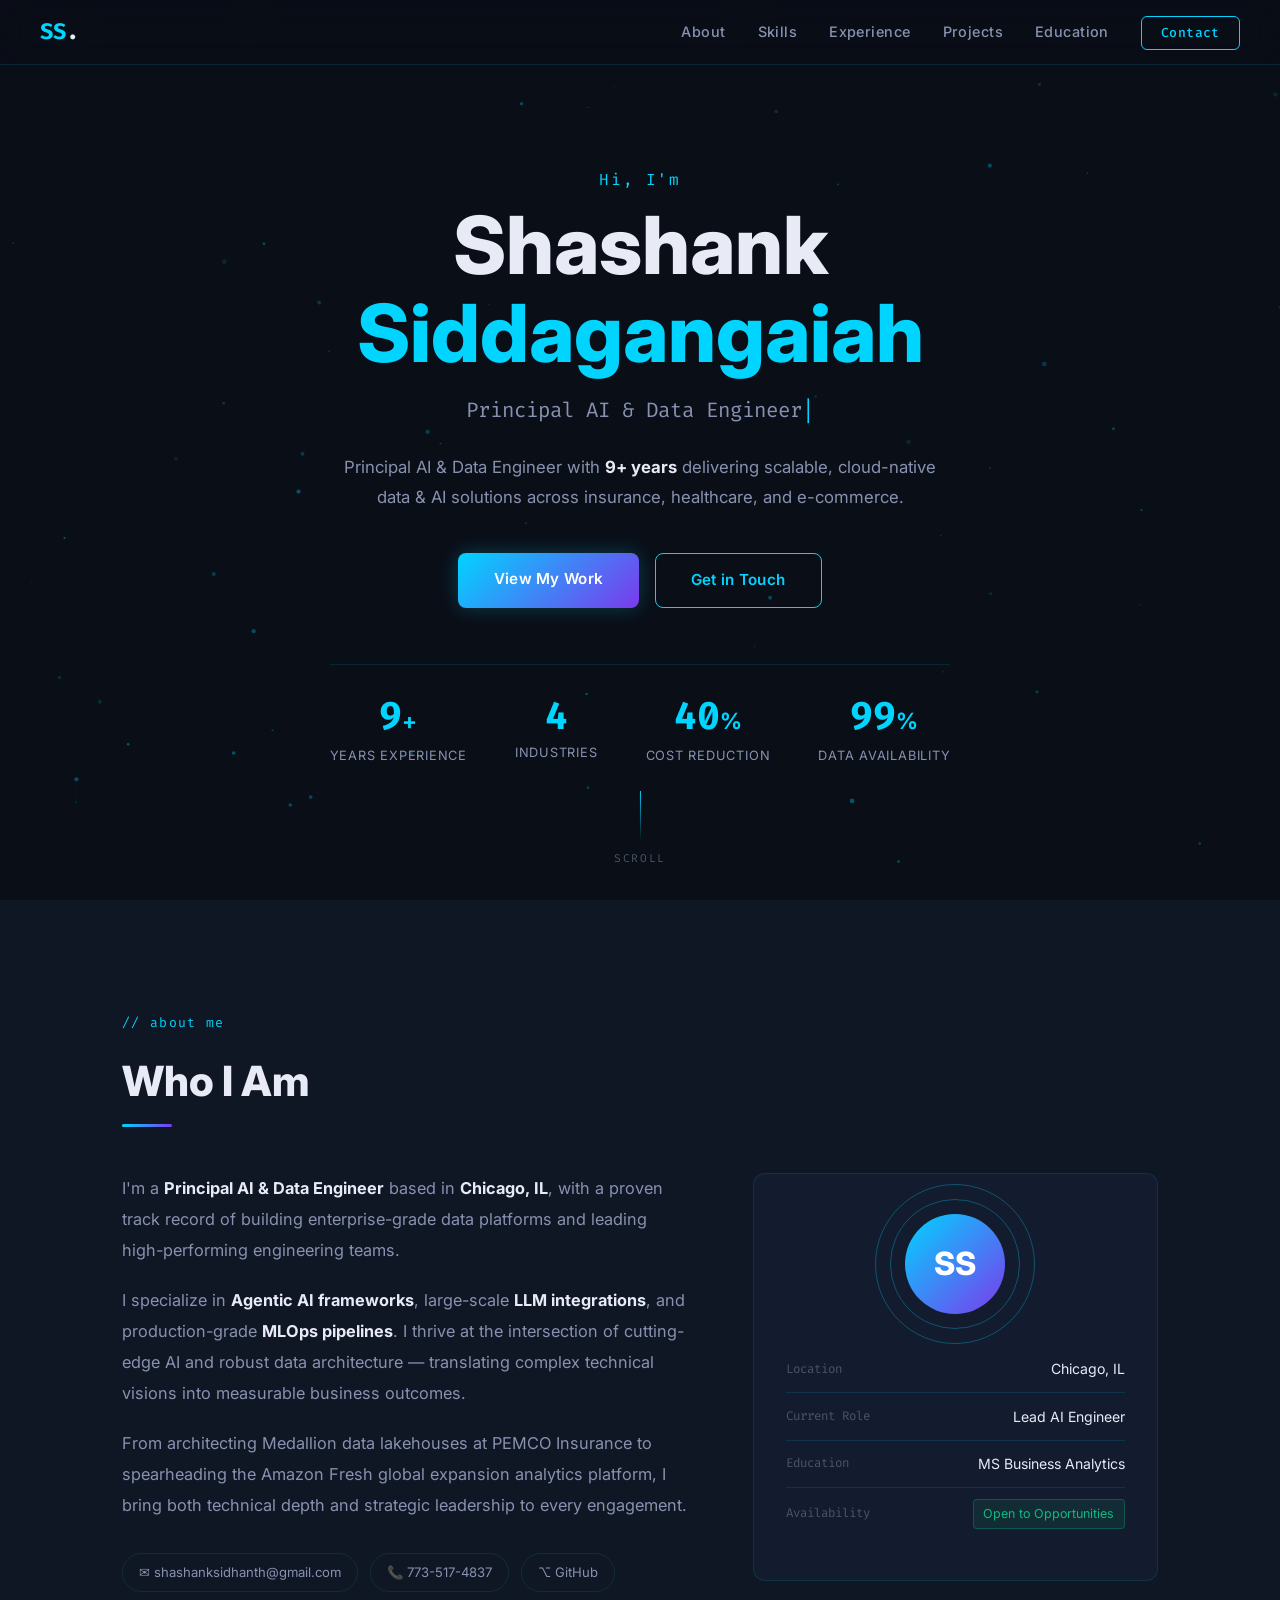
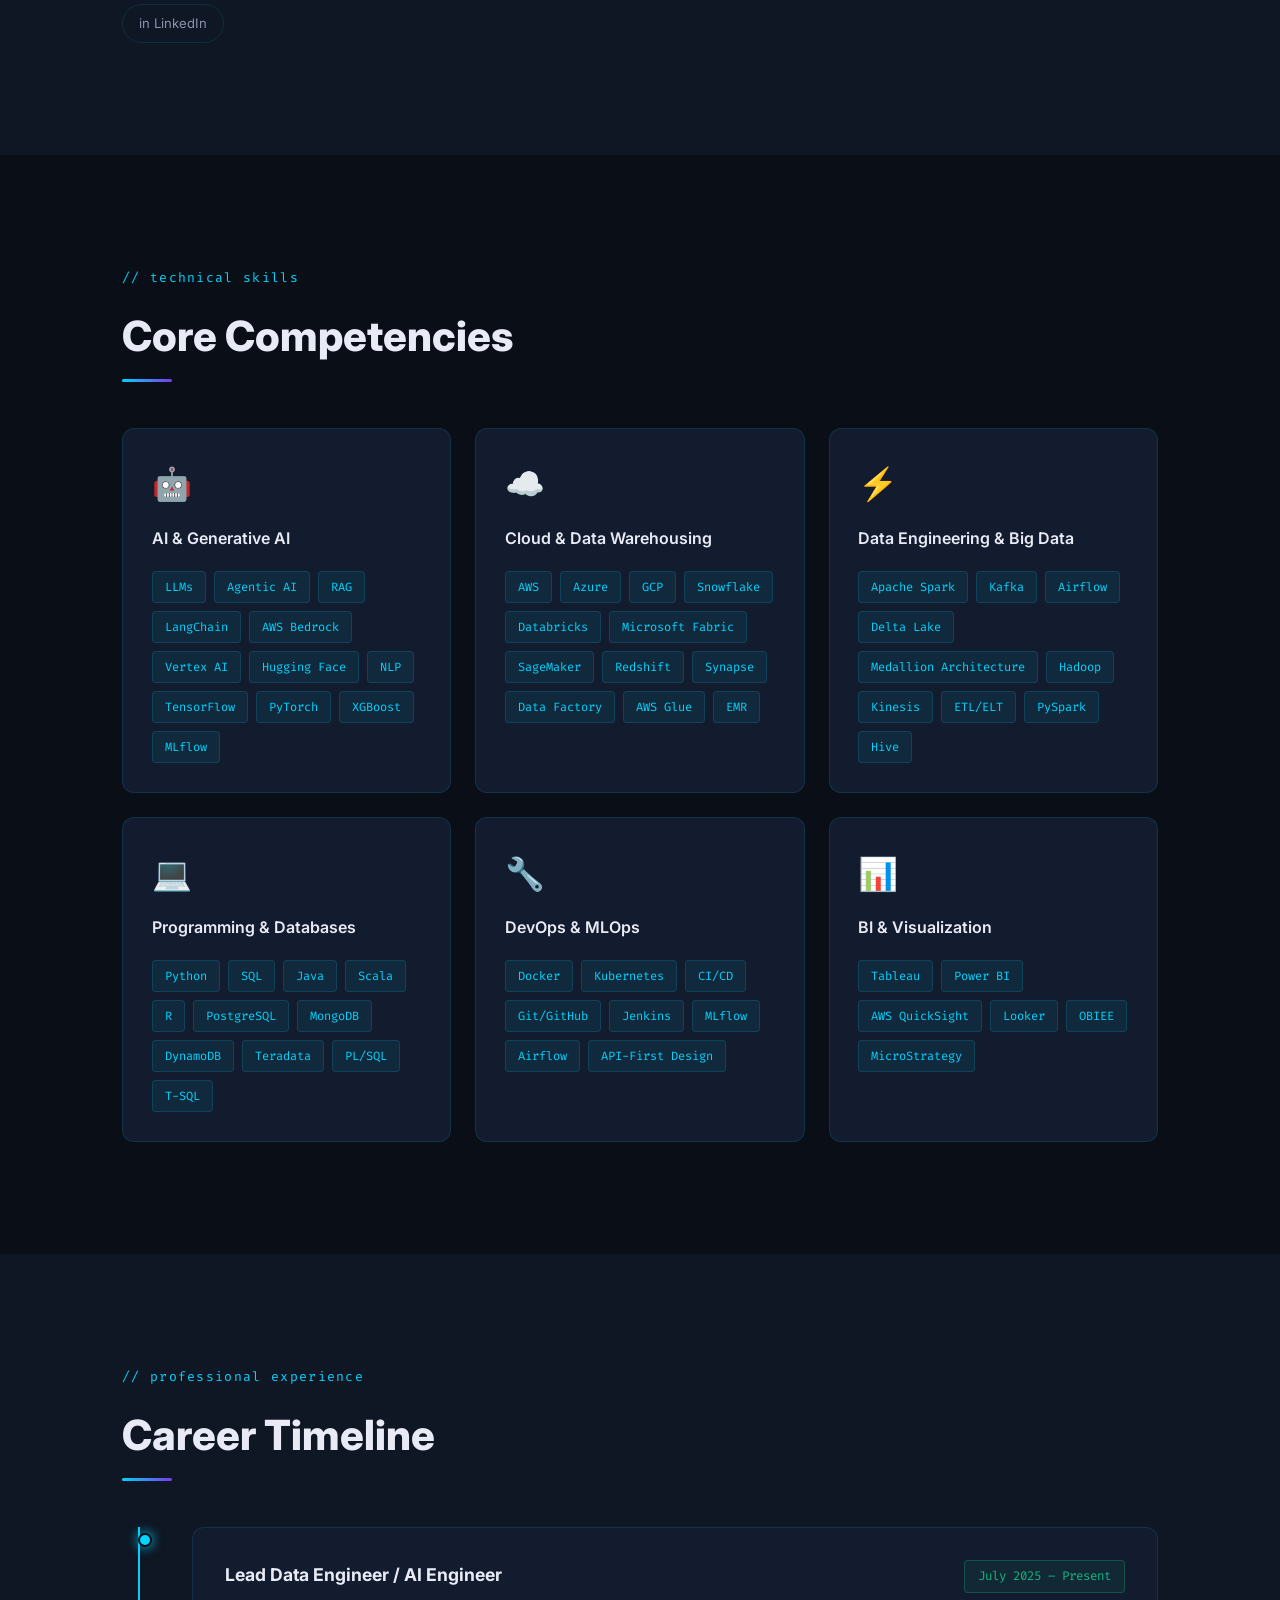
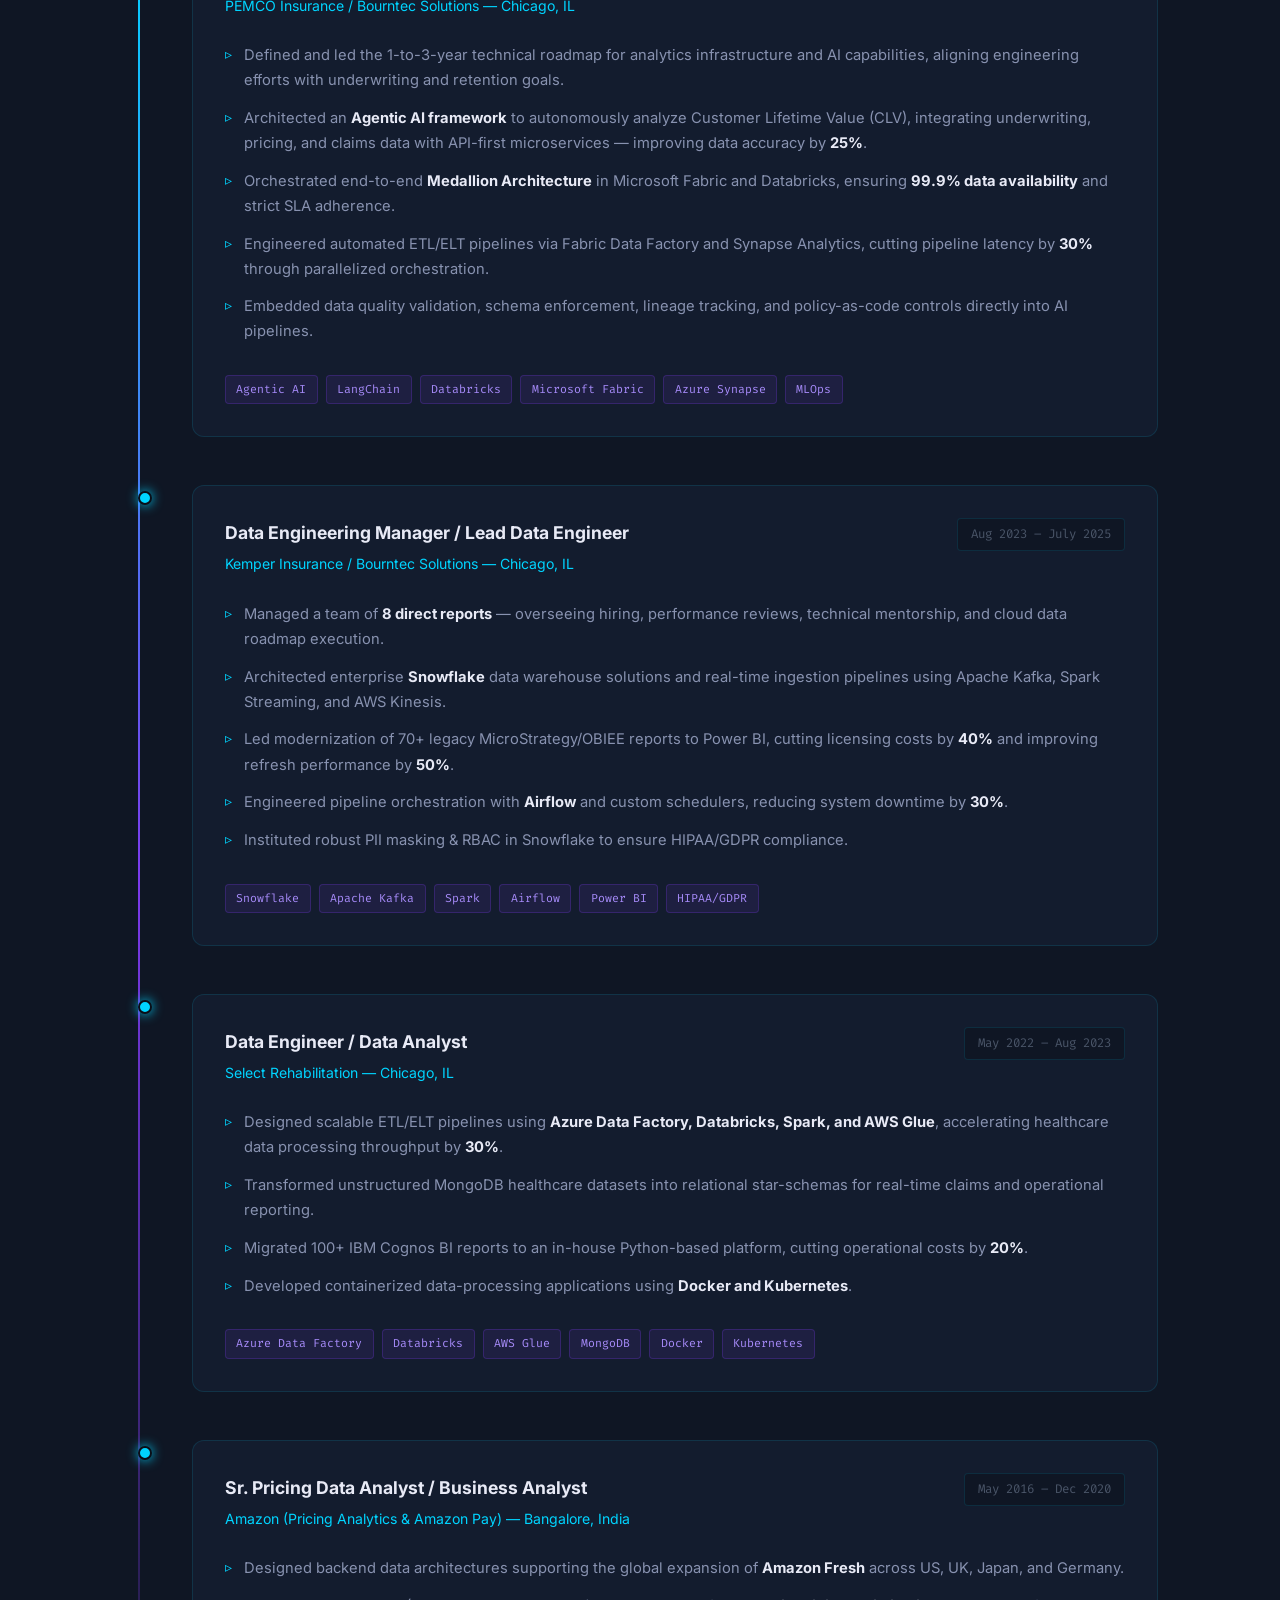
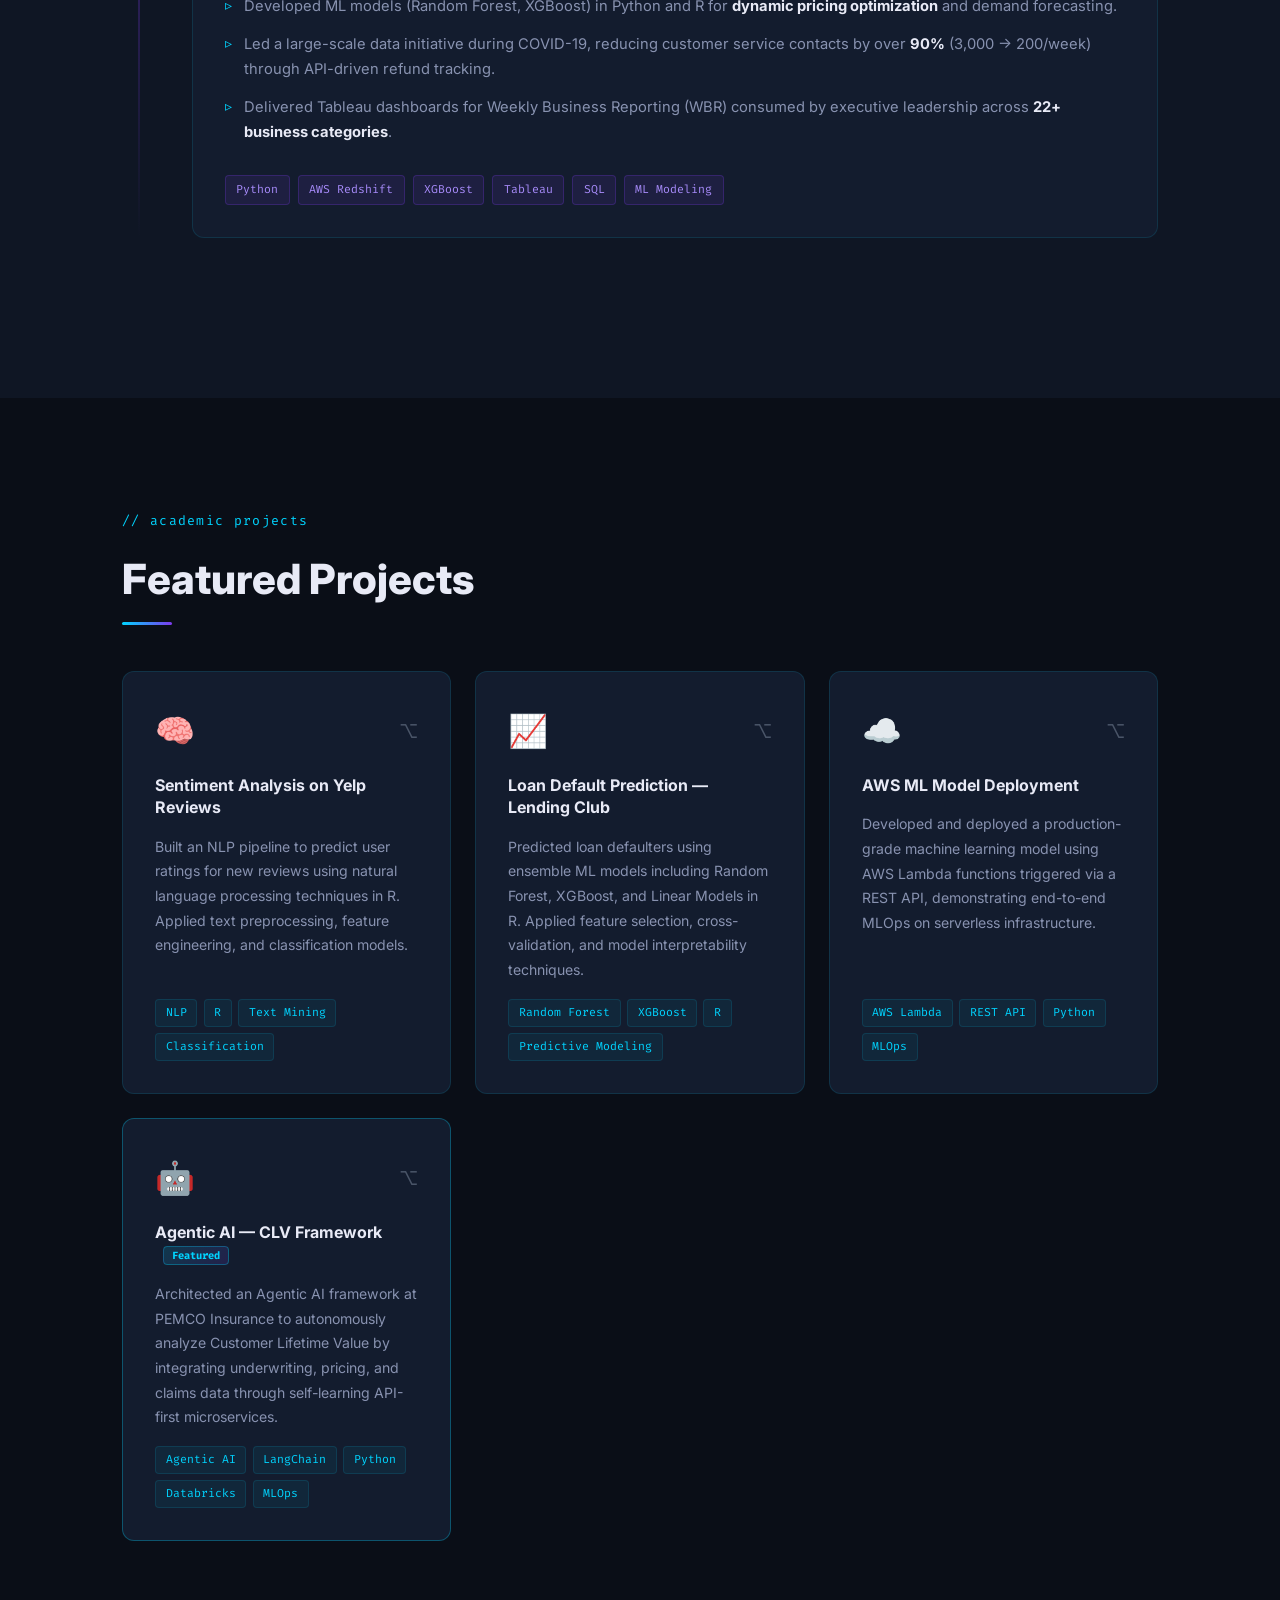
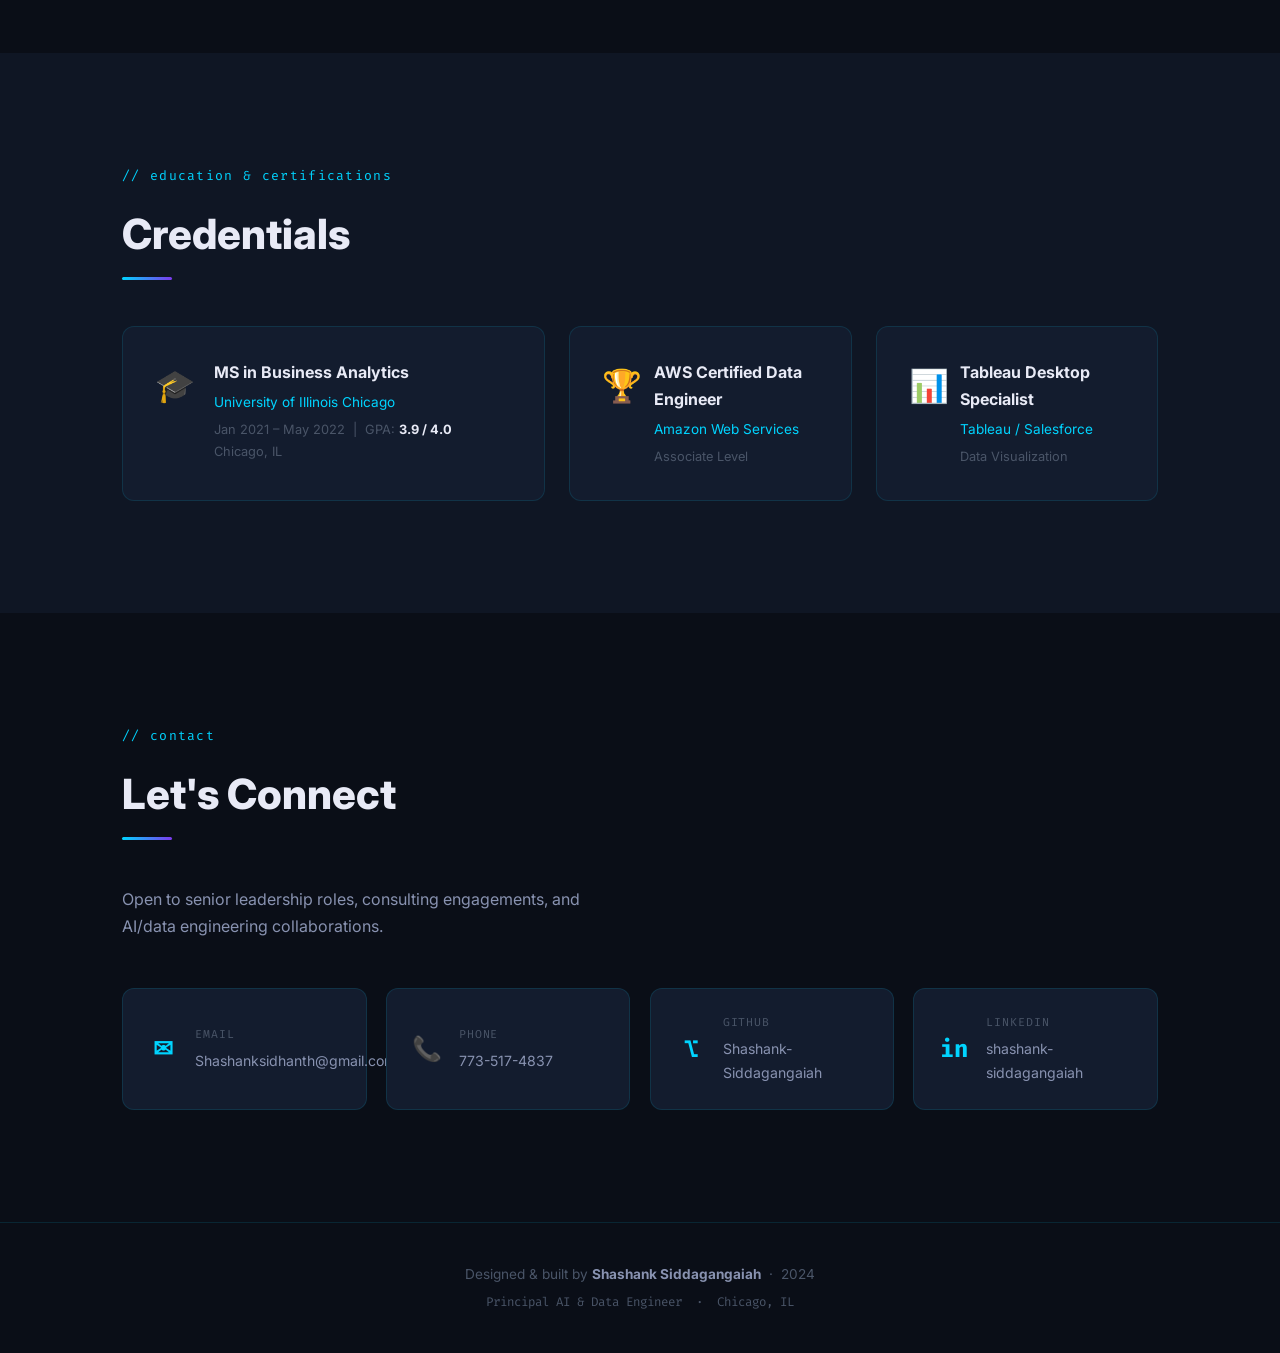
==== index.html @ 53d4ebb6 "Initial portfolio: Shashank Siddagangaiah — Principal AI & Data Engineer Dark-themed, animated singl" ====
<!DOCTYPE html>
<html lang="en">
<head>
  <meta charset="UTF-8" />
  <meta name="viewport" content="width=device-width, initial-scale=1.0" />
  <title>Shashank Siddagangaiah | Principal AI & Data Engineer</title>
  <link rel="stylesheet" href="style.css" />
  <link rel="preconnect" href="https://fonts.googleapis.com" />
  <link href="https://fonts.googleapis.com/css2?family=Inter:wght@300;400;500;600;700;800&family=Fira+Code:wght@400;500&display=swap" rel="stylesheet" />
</head>
<body>

<!-- NAV -->
<nav id="navbar">
  <div class="nav-inner">
    <span class="nav-logo">SS<span class="dot">.</span></span>
    <ul class="nav-links">
      <li><a href="#about">About</a></li>
      <li><a href="#skills">Skills</a></li>
      <li><a href="#experience">Experience</a></li>
      <li><a href="#projects">Projects</a></li>
      <li><a href="#education">Education</a></li>
      <li><a href="#contact" class="btn-nav">Contact</a></li>
    </ul>
    <button class="hamburger" id="hamburger" aria-label="Menu">
      <span></span><span></span><span></span>
    </button>
  </div>
</nav>

<!-- HERO -->
<section id="hero">
  <canvas id="canvas"></canvas>
  <div class="hero-content">
    <p class="hero-greeting">Hi, I'm</p>
    <h1 class="hero-name">Shashank<br/><span class="accent">Siddagangaiah</span></h1>
    <p class="hero-title">
      <span class="typed" id="typed"></span><span class="cursor">|</span>
    </p>
    <p class="hero-summary">
      Principal AI &amp; Data Engineer with <strong>9+ years</strong> delivering scalable, cloud-native data &amp; AI solutions across insurance, healthcare, and e-commerce.
    </p>
    <div class="hero-cta">
      <a href="#experience" class="btn-primary">View My Work</a>
      <a href="#contact" class="btn-secondary">Get in Touch</a>
    </div>
    <div class="hero-stats">
      <div class="stat"><span class="stat-num" data-target="9">0</span><span>+</span><p>Years Experience</p></div>
      <div class="stat"><span class="stat-num" data-target="4">0</span><p>Industries</p></div>
      <div class="stat"><span class="stat-num" data-target="40">0</span><span>%</span><p>Cost Reduction</p></div>
      <div class="stat"><span class="stat-num" data-target="99">0</span><span>%</span><p>Data Availability</p></div>
    </div>
  </div>
  <div class="scroll-indicator">
    <div class="scroll-line"></div>
    <span>Scroll</span>
  </div>
</section>

<!-- ABOUT -->
<section id="about">
  <div class="container">
    <div class="section-label">// about me</div>
    <h2 class="section-title">Who I Am</h2>
    <div class="about-grid">
      <div class="about-text">
        <p>
          I'm a <strong>Principal AI &amp; Data Engineer</strong> based in <strong>Chicago, IL</strong>, with a proven track record of building enterprise-grade data platforms and leading high-performing engineering teams.
        </p>
        <p>
          I specialize in <strong>Agentic AI frameworks</strong>, large-scale <strong>LLM integrations</strong>, and production-grade <strong>MLOps pipelines</strong>. I thrive at the intersection of cutting-edge AI and robust data architecture — translating complex technical visions into measurable business outcomes.
        </p>
        <p>
          From architecting Medallion data lakehouses at PEMCO Insurance to spearheading the Amazon Fresh global expansion analytics platform, I bring both technical depth and strategic leadership to every engagement.
        </p>
        <div class="about-links">
          <a href="mailto:Shashanksidhanth@gmail.com" class="chip">✉ shashanksidhanth@gmail.com</a>
          <a href="tel:7735174837" class="chip">📞 773-517-4837</a>
          <a href="https://github.com/Shashank-Siddagangaiah" target="_blank" class="chip">⌥ GitHub</a>
          <a href="https://www.linkedin.com/in/shashank-siddagangaiah" target="_blank" class="chip">in LinkedIn</a>
        </div>
      </div>
      <div class="about-card">
        <div class="profile-badge">
          <div class="profile-initials">SS</div>
          <div class="profile-ring ring-1"></div>
          <div class="profile-ring ring-2"></div>
        </div>
        <div class="about-details">
          <div class="detail-row"><span class="detail-label">Location</span><span>Chicago, IL</span></div>
          <div class="detail-row"><span class="detail-label">Current Role</span><span>Lead AI Engineer</span></div>
          <div class="detail-row"><span class="detail-label">Education</span><span>MS Business Analytics</span></div>
          <div class="detail-row"><span class="detail-label">Availability</span><span class="available">Open to Opportunities</span></div>
        </div>
      </div>
    </div>
  </div>
</section>

<!-- SKILLS -->
<section id="skills">
  <div class="container">
    <div class="section-label">// technical skills</div>
    <h2 class="section-title">Core Competencies</h2>
    <div class="skills-grid">

      <div class="skill-card">
        <div class="skill-icon">🤖</div>
        <h3>AI &amp; Generative AI</h3>
        <div class="tags">
          <span class="tag">LLMs</span><span class="tag">Agentic AI</span><span class="tag">RAG</span>
          <span class="tag">LangChain</span><span class="tag">AWS Bedrock</span><span class="tag">Vertex AI</span>
          <span class="tag">Hugging Face</span><span class="tag">NLP</span><span class="tag">TensorFlow</span>
          <span class="tag">PyTorch</span><span class="tag">XGBoost</span><span class="tag">MLflow</span>
        </div>
      </div>

      <div class="skill-card">
        <div class="skill-icon">☁️</div>
        <h3>Cloud &amp; Data Warehousing</h3>
        <div class="tags">
          <span class="tag">AWS</span><span class="tag">Azure</span><span class="tag">GCP</span>
          <span class="tag">Snowflake</span><span class="tag">Databricks</span><span class="tag">Microsoft Fabric</span>
          <span class="tag">SageMaker</span><span class="tag">Redshift</span><span class="tag">Synapse</span>
          <span class="tag">Data Factory</span><span class="tag">AWS Glue</span><span class="tag">EMR</span>
        </div>
      </div>

      <div class="skill-card">
        <div class="skill-icon">⚡</div>
        <h3>Data Engineering &amp; Big Data</h3>
        <div class="tags">
          <span class="tag">Apache Spark</span><span class="tag">Kafka</span><span class="tag">Airflow</span>
          <span class="tag">Delta Lake</span><span class="tag">Medallion Architecture</span>
          <span class="tag">Hadoop</span><span class="tag">Kinesis</span><span class="tag">ETL/ELT</span>
          <span class="tag">PySpark</span><span class="tag">Hive</span>
        </div>
      </div>

      <div class="skill-card">
        <div class="skill-icon">💻</div>
        <h3>Programming &amp; Databases</h3>
        <div class="tags">
          <span class="tag">Python</span><span class="tag">SQL</span><span class="tag">Java</span>
          <span class="tag">Scala</span><span class="tag">R</span><span class="tag">PostgreSQL</span>
          <span class="tag">MongoDB</span><span class="tag">DynamoDB</span><span class="tag">Teradata</span>
          <span class="tag">PL/SQL</span><span class="tag">T-SQL</span>
        </div>
      </div>

      <div class="skill-card">
        <div class="skill-icon">🔧</div>
        <h3>DevOps &amp; MLOps</h3>
        <div class="tags">
          <span class="tag">Docker</span><span class="tag">Kubernetes</span><span class="tag">CI/CD</span>
          <span class="tag">Git/GitHub</span><span class="tag">Jenkins</span><span class="tag">MLflow</span>
          <span class="tag">Airflow</span><span class="tag">API-First Design</span>
        </div>
      </div>

      <div class="skill-card">
        <div class="skill-icon">📊</div>
        <h3>BI &amp; Visualization</h3>
        <div class="tags">
          <span class="tag">Tableau</span><span class="tag">Power BI</span><span class="tag">AWS QuickSight</span>
          <span class="tag">Looker</span><span class="tag">OBIEE</span><span class="tag">MicroStrategy</span>
        </div>
      </div>

    </div>
  </div>
</section>

<!-- EXPERIENCE -->
<section id="experience">
  <div class="container">
    <div class="section-label">// professional experience</div>
    <h2 class="section-title">Career Timeline</h2>
    <div class="timeline">

      <div class="timeline-item">
        <div class="timeline-dot"></div>
        <div class="timeline-card">
          <div class="tl-header">
            <div>
              <h3>Lead Data Engineer / AI Engineer</h3>
              <p class="company">PEMCO Insurance / Bourntec Solutions &mdash; Chicago, IL</p>
            </div>
            <span class="tl-date current">July 2025 – Present</span>
          </div>
          <ul>
            <li>Defined and led the 1-to-3-year technical roadmap for analytics infrastructure and AI capabilities, aligning engineering efforts with underwriting and retention goals.</li>
            <li>Architected an <strong>Agentic AI framework</strong> to autonomously analyze Customer Lifetime Value (CLV), integrating underwriting, pricing, and claims data with API-first microservices — improving data accuracy by <strong>25%</strong>.</li>
            <li>Orchestrated end-to-end <strong>Medallion Architecture</strong> in Microsoft Fabric and Databricks, ensuring <strong>99.9% data availability</strong> and strict SLA adherence.</li>
            <li>Engineered automated ETL/ELT pipelines via Fabric Data Factory and Synapse Analytics, cutting pipeline latency by <strong>30%</strong> through parallelized orchestration.</li>
            <li>Embedded data quality validation, schema enforcement, lineage tracking, and policy-as-code controls directly into AI pipelines.</li>
          </ul>
          <div class="tl-tags">
            <span>Agentic AI</span><span>LangChain</span><span>Databricks</span>
            <span>Microsoft Fabric</span><span>Azure Synapse</span><span>MLOps</span>
          </div>
        </div>
      </div>

      <div class="timeline-item">
        <div class="timeline-dot"></div>
        <div class="timeline-card">
          <div class="tl-header">
            <div>
              <h3>Data Engineering Manager / Lead Data Engineer</h3>
              <p class="company">Kemper Insurance / Bourntec Solutions &mdash; Chicago, IL</p>
            </div>
            <span class="tl-date">Aug 2023 – July 2025</span>
          </div>
          <ul>
            <li>Managed a team of <strong>8 direct reports</strong> — overseeing hiring, performance reviews, technical mentorship, and cloud data roadmap execution.</li>
            <li>Architected enterprise <strong>Snowflake</strong> data warehouse solutions and real-time ingestion pipelines using Apache Kafka, Spark Streaming, and AWS Kinesis.</li>
            <li>Led modernization of 70+ legacy MicroStrategy/OBIEE reports to Power BI, cutting licensing costs by <strong>40%</strong> and improving refresh performance by <strong>50%</strong>.</li>
            <li>Engineered pipeline orchestration with <strong>Airflow</strong> and custom schedulers, reducing system downtime by <strong>30%</strong>.</li>
            <li>Instituted robust PII masking &amp; RBAC in Snowflake to ensure HIPAA/GDPR compliance.</li>
          </ul>
          <div class="tl-tags">
            <span>Snowflake</span><span>Apache Kafka</span><span>Spark</span>
            <span>Airflow</span><span>Power BI</span><span>HIPAA/GDPR</span>
          </div>
        </div>
      </div>

      <div class="timeline-item">
        <div class="timeline-dot"></div>
        <div class="timeline-card">
          <div class="tl-header">
            <div>
              <h3>Data Engineer / Data Analyst</h3>
              <p class="company">Select Rehabilitation &mdash; Chicago, IL</p>
            </div>
            <span class="tl-date">May 2022 – Aug 2023</span>
          </div>
          <ul>
            <li>Designed scalable ETL/ELT pipelines using <strong>Azure Data Factory, Databricks, Spark, and AWS Glue</strong>, accelerating healthcare data processing throughput by <strong>30%</strong>.</li>
            <li>Transformed unstructured MongoDB healthcare datasets into relational star-schemas for real-time claims and operational reporting.</li>
            <li>Migrated 100+ IBM Cognos BI reports to an in-house Python-based platform, cutting operational costs by <strong>20%</strong>.</li>
            <li>Developed containerized data-processing applications using <strong>Docker and Kubernetes</strong>.</li>
          </ul>
          <div class="tl-tags">
            <span>Azure Data Factory</span><span>Databricks</span><span>AWS Glue</span>
            <span>MongoDB</span><span>Docker</span><span>Kubernetes</span>
          </div>
        </div>
      </div>

      <div class="timeline-item">
        <div class="timeline-dot"></div>
        <div class="timeline-card">
          <div class="tl-header">
            <div>
              <h3>Sr. Pricing Data Analyst / Business Analyst</h3>
              <p class="company">Amazon (Pricing Analytics &amp; Amazon Pay) &mdash; Bangalore, India</p>
            </div>
            <span class="tl-date">May 2016 – Dec 2020</span>
          </div>
          <ul>
            <li>Designed backend data architectures supporting the global expansion of <strong>Amazon Fresh</strong> across US, UK, Japan, and Germany.</li>
            <li>Developed ML models (Random Forest, XGBoost) in Python and R for <strong>dynamic pricing optimization</strong> and demand forecasting.</li>
            <li>Led a large-scale data initiative during COVID-19, reducing customer service contacts by over <strong>90%</strong> (3,000 → 200/week) through API-driven refund tracking.</li>
            <li>Delivered Tableau dashboards for Weekly Business Reporting (WBR) consumed by executive leadership across <strong>22+ business categories</strong>.</li>
          </ul>
          <div class="tl-tags">
            <span>Python</span><span>AWS Redshift</span><span>XGBoost</span>
            <span>Tableau</span><span>SQL</span><span>ML Modeling</span>
          </div>
        </div>
      </div>

    </div>
  </div>
</section>

<!-- PROJECTS -->
<section id="projects">
  <div class="container">
    <div class="section-label">// academic projects</div>
    <h2 class="section-title">Featured Projects</h2>
    <div class="projects-grid">

      <div class="project-card">
        <div class="project-header">
          <span class="project-icon">🧠</span>
          <div class="project-links">
            <a href="https://github.com/Shashank-Siddagangaiah" target="_blank" title="GitHub">⌥</a>
          </div>
        </div>
        <h3>Sentiment Analysis on Yelp Reviews</h3>
        <p>Built an NLP pipeline to predict user ratings for new reviews using natural language processing techniques in R. Applied text preprocessing, feature engineering, and classification models.</p>
        <div class="project-tags">
          <span>NLP</span><span>R</span><span>Text Mining</span><span>Classification</span>
        </div>
      </div>

      <div class="project-card">
        <div class="project-header">
          <span class="project-icon">📈</span>
          <div class="project-links">
            <a href="https://github.com/Shashank-Siddagangaiah" target="_blank" title="GitHub">⌥</a>
          </div>
        </div>
        <h3>Loan Default Prediction — Lending Club</h3>
        <p>Predicted loan defaulters using ensemble ML models including Random Forest, XGBoost, and Linear Models in R. Applied feature selection, cross-validation, and model interpretability techniques.</p>
        <div class="project-tags">
          <span>Random Forest</span><span>XGBoost</span><span>R</span><span>Predictive Modeling</span>
        </div>
      </div>

      <div class="project-card">
        <div class="project-header">
          <span class="project-icon">☁️</span>
          <div class="project-links">
            <a href="https://github.com/Shashank-Siddagangaiah" target="_blank" title="GitHub">⌥</a>
          </div>
        </div>
        <h3>AWS ML Model Deployment</h3>
        <p>Developed and deployed a production-grade machine learning model using AWS Lambda functions triggered via a REST API, demonstrating end-to-end MLOps on serverless infrastructure.</p>
        <div class="project-tags">
          <span>AWS Lambda</span><span>REST API</span><span>Python</span><span>MLOps</span>
        </div>
      </div>

      <div class="project-card featured">
        <div class="project-header">
          <span class="project-icon">🤖</span>
          <div class="project-links">
            <a href="https://github.com/Shashank-Siddagangaiah" target="_blank" title="GitHub">⌥</a>
          </div>
        </div>
        <h3>Agentic AI — CLV Framework <span class="badge">Featured</span></h3>
        <p>Architected an Agentic AI framework at PEMCO Insurance to autonomously analyze Customer Lifetime Value by integrating underwriting, pricing, and claims data through self-learning API-first microservices.</p>
        <div class="project-tags">
          <span>Agentic AI</span><span>LangChain</span><span>Python</span><span>Databricks</span><span>MLOps</span>
        </div>
      </div>

    </div>
  </div>
</section>

<!-- EDUCATION & CERTS -->
<section id="education">
  <div class="container">
    <div class="section-label">// education & certifications</div>
    <h2 class="section-title">Credentials</h2>
    <div class="edu-grid">
      <div class="edu-card">
        <div class="edu-icon">🎓</div>
        <div>
          <h3>MS in Business Analytics</h3>
          <p class="edu-school">University of Illinois Chicago</p>
          <p class="edu-meta">Jan 2021 – May 2022 &nbsp;|&nbsp; GPA: <strong>3.9 / 4.0</strong></p>
          <p class="edu-location">Chicago, IL</p>
        </div>
      </div>

      <div class="cert-card">
        <div class="cert-icon">🏆</div>
        <div>
          <h3>AWS Certified Data Engineer</h3>
          <p class="edu-school">Amazon Web Services</p>
          <p class="edu-meta">Associate Level</p>
        </div>
      </div>

      <div class="cert-card">
        <div class="cert-icon">📊</div>
        <div>
          <h3>Tableau Desktop Specialist</h3>
          <p class="edu-school">Tableau / Salesforce</p>
          <p class="edu-meta">Data Visualization</p>
        </div>
      </div>
    </div>
  </div>
</section>

<!-- CONTACT -->
<section id="contact">
  <div class="container">
    <div class="section-label">// contact</div>
    <h2 class="section-title">Let's Connect</h2>
    <p class="contact-sub">Open to senior leadership roles, consulting engagements, and AI/data engineering collaborations.</p>
    <div class="contact-grid">
      <a href="mailto:Shashanksidhanth@gmail.com" class="contact-card">
        <span class="contact-card-icon">✉</span>
        <div>
          <p class="contact-card-label">Email</p>
          <p>Shashanksidhanth@gmail.com</p>
        </div>
      </a>
      <a href="tel:7735174837" class="contact-card">
        <span class="contact-card-icon">📞</span>
        <div>
          <p class="contact-card-label">Phone</p>
          <p>773-517-4837</p>
        </div>
      </a>
      <a href="https://github.com/Shashank-Siddagangaiah" target="_blank" class="contact-card">
        <span class="contact-card-icon">⌥</span>
        <div>
          <p class="contact-card-label">GitHub</p>
          <p>Shashank-Siddagangaiah</p>
        </div>
      </a>
      <a href="https://www.linkedin.com/in/shashank-siddagangaiah" target="_blank" class="contact-card">
        <span class="contact-card-icon">in</span>
        <div>
          <p class="contact-card-label">LinkedIn</p>
          <p>shashank-siddagangaiah</p>
        </div>
      </a>
    </div>
  </div>
</section>

<!-- FOOTER -->
<footer>
  <p>Designed &amp; built by <strong>Shashank Siddagangaiah</strong> &nbsp;·&nbsp; 2024</p>
  <p class="footer-sub">Principal AI &amp; Data Engineer &nbsp;·&nbsp; Chicago, IL</p>
</footer>

<script src="script.js"></script>
</body>
</html>
---- style.css ----
/* =============================================
   SHASHANK SIDDAGANGAIAH — PORTFOLIO
   Dark Theme | Professional Data Engineer
   ============================================= */

:root {
  --bg-primary: #0a0e17;
  --bg-secondary: #0f1624;
  --bg-card: #131c2e;
  --bg-card-hover: #1a2540;
  --accent: #00d4ff;
  --accent-2: #7c3aed;
  --accent-glow: rgba(0, 212, 255, 0.15);
  --text-primary: #e8eaf6;
  --text-secondary: #8892b0;
  --text-muted: #4a5568;
  --border: rgba(0, 212, 255, 0.12);
  --border-hover: rgba(0, 212, 255, 0.35);
  --font: 'Inter', sans-serif;
  --font-code: 'Fira Code', monospace;
  --radius: 12px;
  --transition: 0.3s cubic-bezier(0.4, 0, 0.2, 1);
}

*, *::before, *::after { box-sizing: border-box; margin: 0; padding: 0; }

html { scroll-behavior: smooth; }

body {
  font-family: var(--font);
  background: var(--bg-primary);
  color: var(--text-primary);
  line-height: 1.7;
  overflow-x: hidden;
}

a { text-decoration: none; color: inherit; }

/* ---- SCROLLBAR ---- */
::-webkit-scrollbar { width: 6px; }
::-webkit-scrollbar-track { background: var(--bg-primary); }
::-webkit-scrollbar-thumb { background: var(--accent); border-radius: 3px; }

/* =============================================
   NAV
   ============================================= */
#navbar {
  position: fixed; top: 0; left: 0; right: 0; z-index: 999;
  padding: 0 2rem;
  background: rgba(10, 14, 23, 0.85);
  backdrop-filter: blur(12px);
  border-bottom: 1px solid var(--border);
  transition: var(--transition);
}
.nav-inner {
  max-width: 1200px; margin: 0 auto;
  display: flex; align-items: center; justify-content: space-between;
  height: 64px;
}
.nav-logo {
  font-family: var(--font-code);
  font-size: 1.4rem; font-weight: 700;
  color: var(--accent);
}
.nav-logo .dot { color: var(--text-primary); }
.nav-links { display: flex; gap: 2rem; list-style: none; }
.nav-links a {
  font-size: 0.9rem; font-weight: 500;
  color: var(--text-secondary);
  transition: color var(--transition);
  letter-spacing: 0.03em;
}
.nav-links a:hover { color: var(--accent); }
.btn-nav {
  padding: 0.45rem 1.2rem;
  border: 1px solid var(--accent);
  border-radius: 6px;
  color: var(--accent) !important;
  font-family: var(--font-code);
  font-size: 0.82rem !important;
  transition: all var(--transition) !important;
}
.btn-nav:hover { background: var(--accent-glow) !important; }
.hamburger {
  display: none; flex-direction: column; gap: 5px;
  background: none; border: none; cursor: pointer; padding: 4px;
}
.hamburger span {
  display: block; width: 24px; height: 2px;
  background: var(--accent); border-radius: 2px;
  transition: var(--transition);
}

/* =============================================
   HERO
   ============================================= */
#hero {
  position: relative; min-height: 100vh;
  display: flex; align-items: center; justify-content: center;
  overflow: hidden; padding: 6rem 2rem 4rem;
}
#canvas {
  position: absolute; inset: 0; z-index: 0;
  opacity: 0.5;
}
.hero-content {
  position: relative; z-index: 1;
  max-width: 800px; text-align: center;
}
.hero-greeting {
  font-family: var(--font-code);
  color: var(--accent); font-size: 1rem;
  letter-spacing: 0.1em; margin-bottom: 0.5rem;
}
.hero-name {
  font-size: clamp(2.8rem, 7vw, 5rem);
  font-weight: 800; line-height: 1.1;
  margin-bottom: 1rem;
}
.hero-name .accent { color: var(--accent); }
.hero-title {
  font-family: var(--font-code);
  font-size: clamp(1rem, 2.5vw, 1.3rem);
  color: var(--text-secondary);
  min-height: 2rem; margin-bottom: 1.5rem;
}
.cursor {
  display: inline-block;
  color: var(--accent);
  animation: blink 1s step-end infinite;
}
@keyframes blink { 50% { opacity: 0; } }
.hero-summary {
  font-size: 1.05rem; color: var(--text-secondary);
  max-width: 620px; margin: 0 auto 2.5rem;
  line-height: 1.8;
}
.hero-summary strong { color: var(--text-primary); }
.hero-cta { display: flex; gap: 1rem; justify-content: center; flex-wrap: wrap; margin-bottom: 3.5rem; }
.btn-primary {
  padding: 0.85rem 2.2rem;
  background: linear-gradient(135deg, var(--accent), var(--accent-2));
  color: #fff; border-radius: 8px; font-weight: 600;
  font-size: 0.95rem; letter-spacing: 0.02em;
  transition: all var(--transition);
  box-shadow: 0 0 20px rgba(0, 212, 255, 0.25);
}
.btn-primary:hover {
  transform: translateY(-2px);
  box-shadow: 0 0 35px rgba(0, 212, 255, 0.4);
}
.btn-secondary {
  padding: 0.85rem 2.2rem;
  border: 1px solid var(--accent);
  color: var(--accent); border-radius: 8px; font-weight: 600;
  font-size: 0.95rem; letter-spacing: 0.02em;
  transition: all var(--transition);
}
.btn-secondary:hover {
  background: var(--accent-glow);
  transform: translateY(-2px);
}
.hero-stats {
  display: flex; justify-content: center; gap: 3rem; flex-wrap: wrap;
  padding-top: 2rem;
  border-top: 1px solid var(--border);
}
.stat { text-align: center; }
.stat-num {
  font-size: 2.4rem; font-weight: 800;
  color: var(--accent); font-family: var(--font-code);
  line-height: 1;
}
.stat span:not(.stat-num) { font-size: 1.4rem; color: var(--accent); font-weight: 700; }
.stat p { font-size: 0.8rem; color: var(--text-secondary); margin-top: 0.3rem; letter-spacing: 0.06em; text-transform: uppercase; }
.scroll-indicator {
  position: absolute; bottom: 2rem; left: 50%;
  transform: translateX(-50%);
  display: flex; flex-direction: column; align-items: center; gap: 0.5rem;
  z-index: 1;
}
.scroll-line {
  width: 1px; height: 50px;
  background: linear-gradient(to bottom, var(--accent), transparent);
  animation: scrollLine 2s ease-in-out infinite;
}
@keyframes scrollLine {
  0% { opacity: 1; transform: scaleY(0); transform-origin: top; }
  50% { opacity: 1; transform: scaleY(1); transform-origin: top; }
  100% { opacity: 0; transform: scaleY(1); transform-origin: bottom; }
}
.scroll-indicator span {
  font-size: 0.7rem; letter-spacing: 0.15em;
  color: var(--text-muted); text-transform: uppercase;
  font-family: var(--font-code);
}

/* =============================================
   SHARED
   ============================================= */
.container { max-width: 1100px; margin: 0 auto; padding: 0 2rem; }
section { padding: 7rem 0; }
.section-label {
  font-family: var(--font-code); font-size: 0.82rem;
  color: var(--accent); letter-spacing: 0.1em;
  margin-bottom: 0.75rem;
}
.section-title {
  font-size: clamp(1.8rem, 4vw, 2.6rem);
  font-weight: 800; margin-bottom: 3.5rem;
  position: relative; display: inline-block;
}
.section-title::after {
  content: ''; position: absolute;
  bottom: -10px; left: 0;
  width: 50px; height: 3px;
  background: linear-gradient(90deg, var(--accent), var(--accent-2));
  border-radius: 2px;
}

/* =============================================
   ABOUT
   ============================================= */
#about { background: var(--bg-secondary); }
.about-grid {
  display: grid; grid-template-columns: 1.4fr 1fr; gap: 4rem;
  align-items: start;
}
.about-text p {
  color: var(--text-secondary); margin-bottom: 1.2rem; font-size: 1.02rem; line-height: 1.9;
}
.about-text strong { color: var(--text-primary); }
.about-links { display: flex; flex-wrap: wrap; gap: 0.75rem; margin-top: 2rem; }
.chip {
  padding: 0.45rem 1rem; border: 1px solid var(--border);
  border-radius: 50px; font-size: 0.82rem; color: var(--text-secondary);
  transition: all var(--transition); white-space: nowrap;
}
.chip:hover { border-color: var(--accent); color: var(--accent); background: var(--accent-glow); }
.about-card {
  background: var(--bg-card); border: 1px solid var(--border);
  border-radius: var(--radius); padding: 2.5rem 2rem;
  display: flex; flex-direction: column; align-items: center; gap: 2rem;
}
.profile-badge { position: relative; width: 100px; height: 100px; }
.profile-initials {
  width: 100px; height: 100px; border-radius: 50%;
  background: linear-gradient(135deg, var(--accent), var(--accent-2));
  display: flex; align-items: center; justify-content: center;
  font-size: 2rem; font-weight: 800; color: #fff;
  position: relative; z-index: 2;
}
.profile-ring {
  position: absolute; border-radius: 50%;
  border: 1px solid rgba(0, 212, 255, 0.3);
  top: 50%; left: 50%; transform: translate(-50%, -50%);
  animation: pulse-ring 3s ease-in-out infinite;
}
.ring-1 { width: 130px; height: 130px; }
.ring-2 { width: 160px; height: 160px; animation-delay: 0.5s; }
@keyframes pulse-ring {
  0%, 100% { opacity: 0.4; transform: translate(-50%, -50%) scale(1); }
  50% { opacity: 0.1; transform: translate(-50%, -50%) scale(1.05); }
}
.about-details { width: 100%; }
.detail-row {
  display: flex; justify-content: space-between; align-items: center;
  padding: 0.7rem 0; border-bottom: 1px solid var(--border);
  font-size: 0.88rem;
}
.detail-row:last-child { border-bottom: none; }
.detail-label { color: var(--text-muted); font-family: var(--font-code); font-size: 0.78rem; }
.available {
  color: #10b981; font-size: 0.78rem;
  background: rgba(16, 185, 129, 0.1);
  padding: 0.2rem 0.6rem; border-radius: 4px;
  border: 1px solid rgba(16, 185, 129, 0.3);
}

/* =============================================
   SKILLS
   ============================================= */
.skills-grid {
  display: grid; grid-template-columns: repeat(auto-fill, minmax(320px, 1fr));
  gap: 1.5rem;
}
.skill-card {
  background: var(--bg-card); border: 1px solid var(--border);
  border-radius: var(--radius); padding: 1.8rem;
  transition: all var(--transition);
}
.skill-card:hover {
  border-color: var(--border-hover);
  background: var(--bg-card-hover);
  transform: translateY(-4px);
  box-shadow: 0 10px 40px rgba(0, 212, 255, 0.08);
}
.skill-icon { font-size: 2rem; margin-bottom: 0.8rem; }
.skill-card h3 { font-size: 1rem; font-weight: 600; margin-bottom: 1.2rem; color: var(--text-primary); }
.tags { display: flex; flex-wrap: wrap; gap: 0.5rem; }
.tag {
  padding: 0.3rem 0.75rem; border-radius: 4px;
  font-size: 0.75rem; font-family: var(--font-code);
  background: rgba(0, 212, 255, 0.07);
  border: 1px solid rgba(0, 212, 255, 0.15);
  color: var(--accent); transition: all var(--transition);
}
.tag:hover { background: rgba(0, 212, 255, 0.15); }

/* =============================================
   EXPERIENCE / TIMELINE
   ============================================= */
#experience { background: var(--bg-secondary); }
.timeline { position: relative; }
.timeline::before {
  content: ''; position: absolute;
  left: 16px; top: 0; bottom: 0; width: 2px;
  background: linear-gradient(to bottom, var(--accent), var(--accent-2), transparent);
}
.timeline-item {
  display: flex; gap: 2.5rem;
  margin-bottom: 3rem; padding-left: 1rem;
  position: relative;
}
.timeline-dot {
  width: 14px; height: 14px; min-width: 14px;
  border-radius: 50%; margin-top: 6px;
  background: var(--accent);
  box-shadow: 0 0 12px var(--accent);
  border: 2px solid var(--bg-primary);
  z-index: 1;
}
.timeline-card {
  flex: 1; background: var(--bg-card);
  border: 1px solid var(--border); border-radius: var(--radius);
  padding: 2rem; transition: all var(--transition);
}
.timeline-card:hover {
  border-color: var(--border-hover);
  box-shadow: 0 8px 32px rgba(0, 212, 255, 0.08);
}
.tl-header {
  display: flex; justify-content: space-between; align-items: flex-start;
  gap: 1rem; flex-wrap: wrap; margin-bottom: 1.2rem;
}
.tl-header h3 { font-size: 1.1rem; font-weight: 700; color: var(--text-primary); }
.company { font-size: 0.88rem; color: var(--accent); margin-top: 0.25rem; }
.tl-date {
  font-family: var(--font-code); font-size: 0.78rem;
  color: var(--text-muted); white-space: nowrap;
  background: var(--bg-secondary); padding: 0.3rem 0.8rem;
  border-radius: 4px; border: 1px solid var(--border);
  height: fit-content;
}
.tl-date.current {
  color: #10b981; border-color: rgba(16, 185, 129, 0.3);
  background: rgba(16, 185, 129, 0.08);
}
.timeline-card ul { list-style: none; padding: 0; margin-bottom: 1.5rem; }
.timeline-card ul li {
  font-size: 0.92rem; color: var(--text-secondary);
  padding: 0.4rem 0; padding-left: 1.2rem;
  position: relative; line-height: 1.7;
}
.timeline-card ul li::before {
  content: '▹'; position: absolute; left: 0;
  color: var(--accent); font-size: 0.85rem;
}
.timeline-card ul li strong { color: var(--text-primary); }
.tl-tags { display: flex; flex-wrap: wrap; gap: 0.5rem; }
.tl-tags span {
  padding: 0.25rem 0.65rem; border-radius: 4px;
  font-size: 0.72rem; font-family: var(--font-code);
  background: rgba(124, 58, 237, 0.1);
  border: 1px solid rgba(124, 58, 237, 0.25);
  color: #a78bfa;
}

/* =============================================
   PROJECTS
   ============================================= */
.projects-grid {
  display: grid; grid-template-columns: repeat(auto-fill, minmax(280px, 1fr));
  gap: 1.5rem;
}
.project-card {
  background: var(--bg-card); border: 1px solid var(--border);
  border-radius: var(--radius); padding: 2rem;
  display: flex; flex-direction: column; gap: 1rem;
  transition: all var(--transition);
}
.project-card:hover {
  border-color: var(--border-hover);
  transform: translateY(-5px);
  box-shadow: 0 12px 40px rgba(0, 212, 255, 0.1);
}
.project-card.featured { border-color: rgba(0, 212, 255, 0.3); }
.project-header { display: flex; justify-content: space-between; align-items: center; }
.project-icon { font-size: 2rem; }
.project-links a {
  font-size: 1.2rem; color: var(--text-muted);
  transition: color var(--transition);
}
.project-links a:hover { color: var(--accent); }
.project-card h3 { font-size: 1rem; font-weight: 700; color: var(--text-primary); line-height: 1.4; }
.badge {
  font-size: 0.65rem; font-family: var(--font-code);
  background: linear-gradient(135deg, rgba(0,212,255,0.15), rgba(124,58,237,0.15));
  border: 1px solid rgba(0, 212, 255, 0.3);
  color: var(--accent); padding: 0.15rem 0.5rem;
  border-radius: 4px; margin-left: 0.5rem;
  vertical-align: middle;
}
.project-card p { font-size: 0.88rem; color: var(--text-secondary); line-height: 1.75; flex: 1; }
.project-tags { display: flex; flex-wrap: wrap; gap: 0.4rem; }
.project-tags span {
  font-size: 0.72rem; font-family: var(--font-code);
  padding: 0.2rem 0.6rem; border-radius: 4px;
  background: rgba(0, 212, 255, 0.06);
  border: 1px solid rgba(0, 212, 255, 0.12);
  color: var(--accent);
}

/* =============================================
   EDUCATION
   ============================================= */
#education { background: var(--bg-secondary); }
.edu-grid { display: grid; grid-template-columns: 1.5fr 1fr 1fr; gap: 1.5rem; }
.edu-card, .cert-card {
  background: var(--bg-card); border: 1px solid var(--border);
  border-radius: var(--radius); padding: 2rem;
  display: flex; gap: 1.2rem; align-items: flex-start;
  transition: all var(--transition);
}
.edu-card:hover, .cert-card:hover {
  border-color: var(--border-hover);
  transform: translateY(-3px);
}
.edu-icon, .cert-icon { font-size: 2rem; min-width: 2rem; }
.edu-card h3, .cert-card h3 { font-size: 1rem; font-weight: 700; margin-bottom: 0.3rem; }
.edu-school { font-size: 0.85rem; color: var(--accent); margin-bottom: 0.3rem; }
.edu-meta, .edu-location { font-size: 0.8rem; color: var(--text-muted); }
.edu-meta strong { color: var(--text-primary); }

/* =============================================
   CONTACT
   ============================================= */
.contact-sub {
  color: var(--text-secondary); font-size: 1rem;
  max-width: 500px; margin-bottom: 3rem; line-height: 1.7;
}
.contact-grid { display: grid; grid-template-columns: repeat(auto-fill, minmax(240px, 1fr)); gap: 1.2rem; }
.contact-card {
  background: var(--bg-card); border: 1px solid var(--border);
  border-radius: var(--radius); padding: 1.5rem;
  display: flex; gap: 1rem; align-items: center;
  transition: all var(--transition);
}
.contact-card:hover {
  border-color: var(--border-hover);
  transform: translateY(-3px);
  background: var(--bg-card-hover);
}
.contact-card-icon {
  font-size: 1.5rem; min-width: 2rem;
  display: flex; align-items: center; justify-content: center;
  font-family: var(--font-code); color: var(--accent);
  font-weight: 700;
}
.contact-card-label { font-size: 0.72rem; color: var(--text-muted); font-family: var(--font-code); margin-bottom: 0.25rem; text-transform: uppercase; letter-spacing: 0.08em; }
.contact-card p:last-child { font-size: 0.88rem; color: var(--text-secondary); }

/* =============================================
   FOOTER
   ============================================= */
footer {
  text-align: center; padding: 2.5rem 2rem;
  border-top: 1px solid var(--border);
  font-size: 0.85rem; color: var(--text-muted);
}
footer strong { color: var(--text-secondary); }
.footer-sub { margin-top: 0.4rem; font-size: 0.78rem; font-family: var(--font-code); }

/* =============================================
   ANIMATIONS
   ============================================= */
.fade-in {
  opacity: 0; transform: translateY(24px);
  transition: opacity 0.6s ease, transform 0.6s ease;
}
.fade-in.visible { opacity: 1; transform: translateY(0); }

/* =============================================
   RESPONSIVE
   ============================================= */
@media (max-width: 900px) {
  .about-grid { grid-template-columns: 1fr; }
  .edu-grid { grid-template-columns: 1fr; }
  .timeline::before { display: none; }
  .timeline-item { flex-direction: column; gap: 1rem; padding-left: 0; }
  .timeline-dot { display: none; }
}

@media (max-width: 640px) {
  .nav-links { display: none; }
  .hamburger { display: flex; }
  .hero-stats { gap: 1.5rem; }
  .skills-grid { grid-template-columns: 1fr; }
  .projects-grid { grid-template-columns: 1fr; }
  .tl-header { flex-direction: column; }
  .contact-grid { grid-template-columns: 1fr; }
  section { padding: 5rem 0; }
}

@media (max-width: 480px) {
  .hero-name { font-size: 2.2rem; }
  .hero-cta { flex-direction: column; align-items: center; }
}
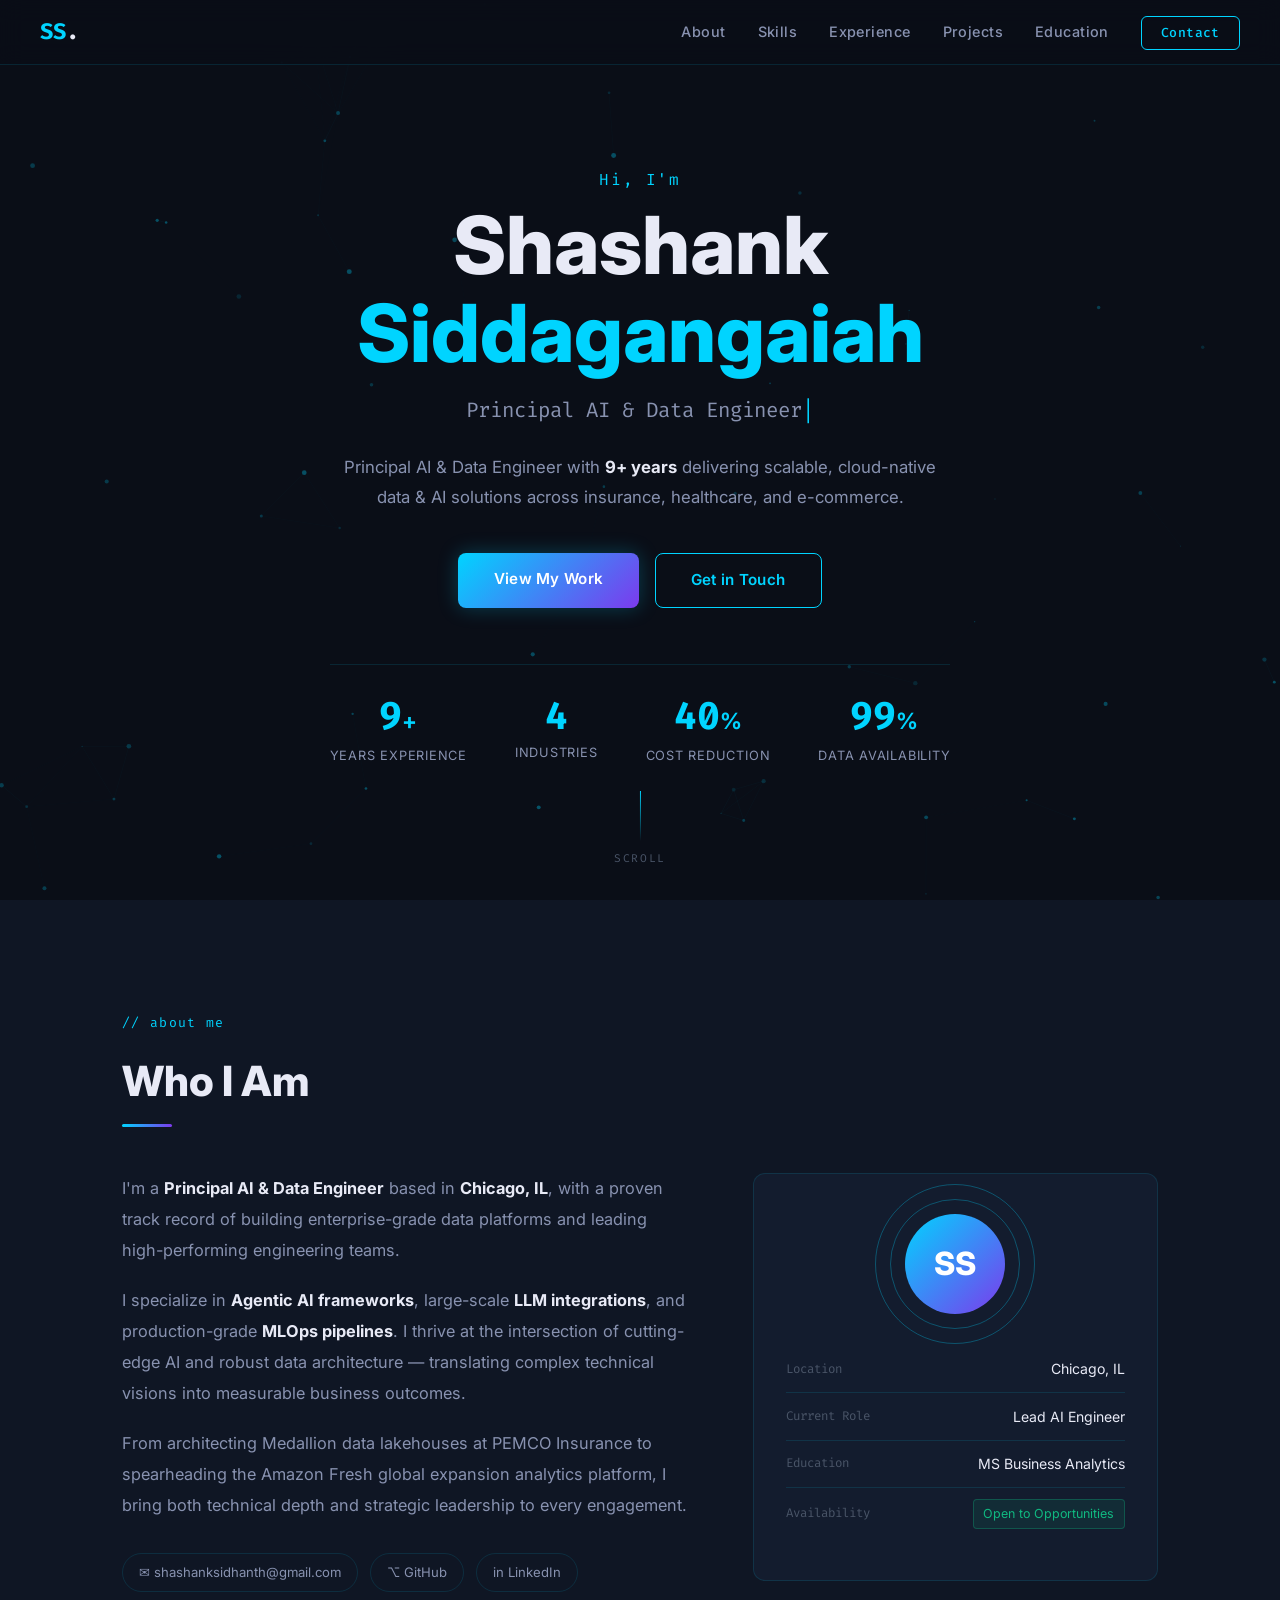
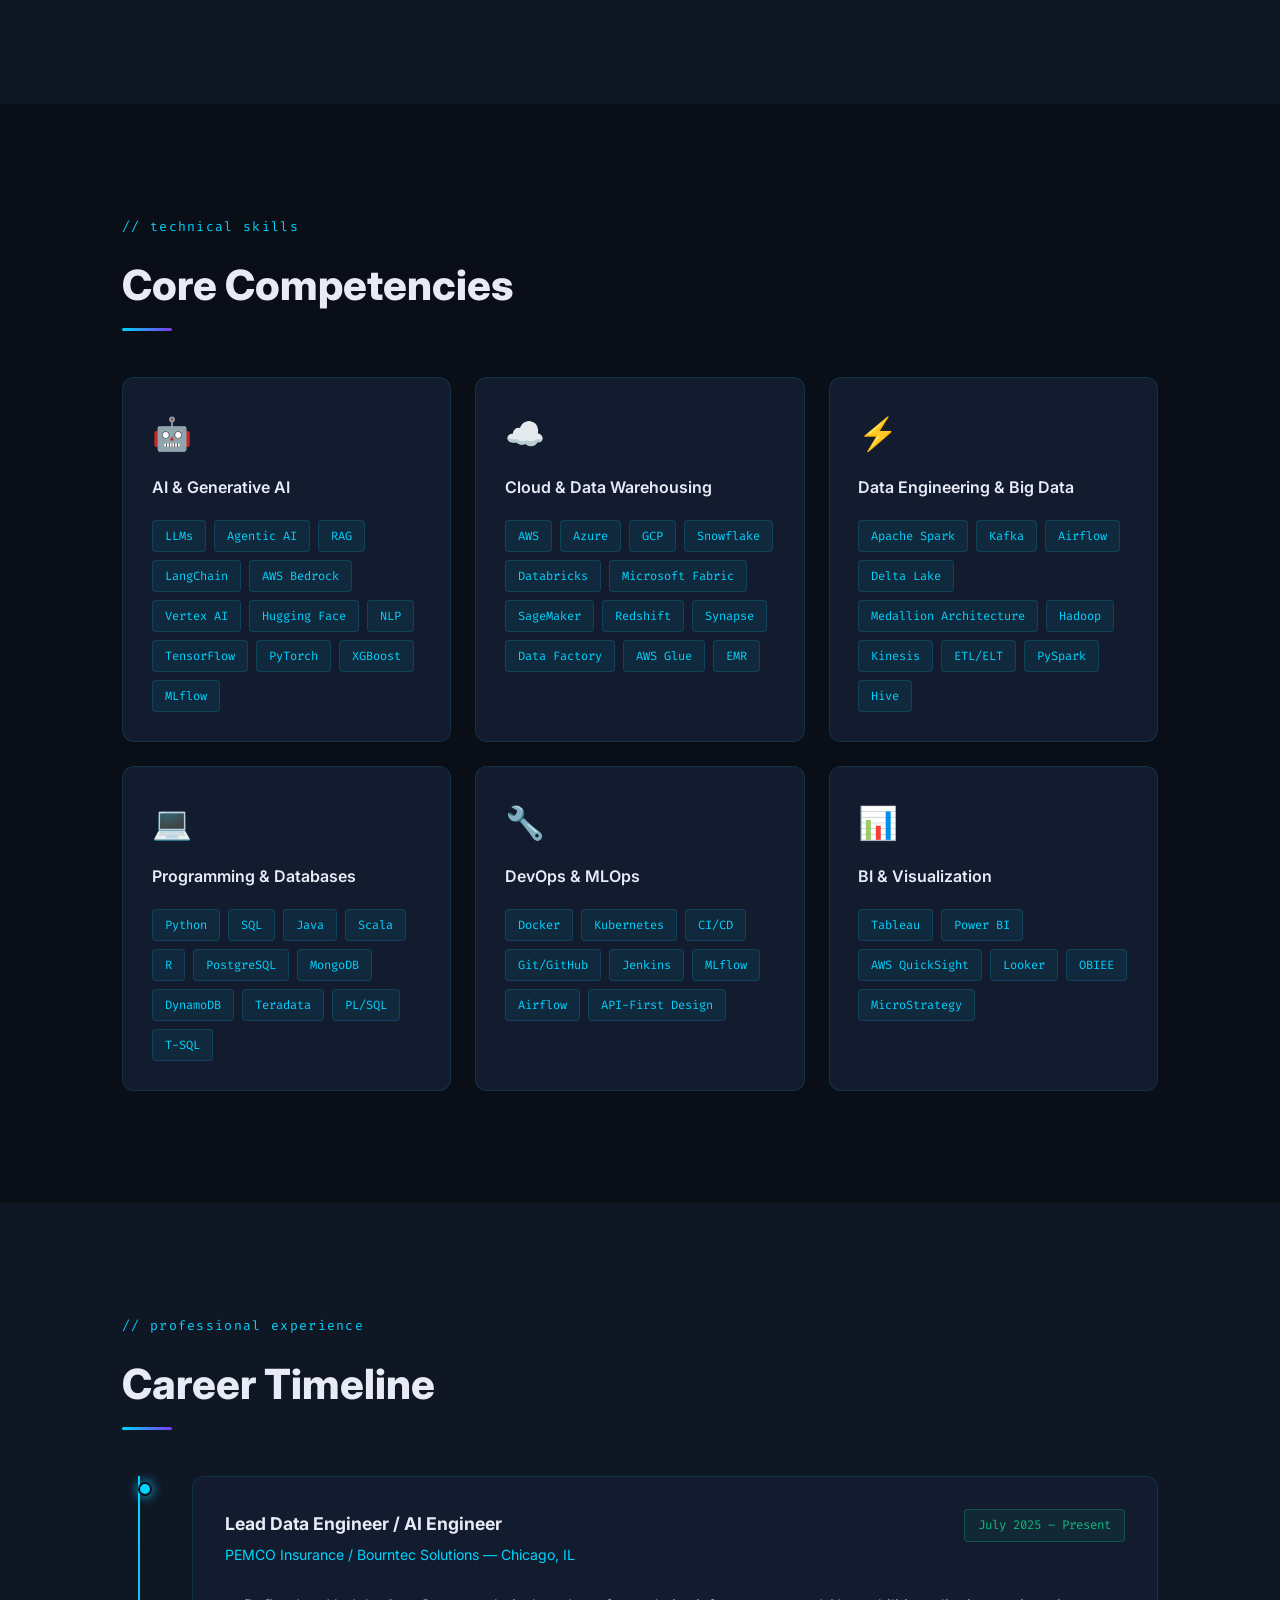
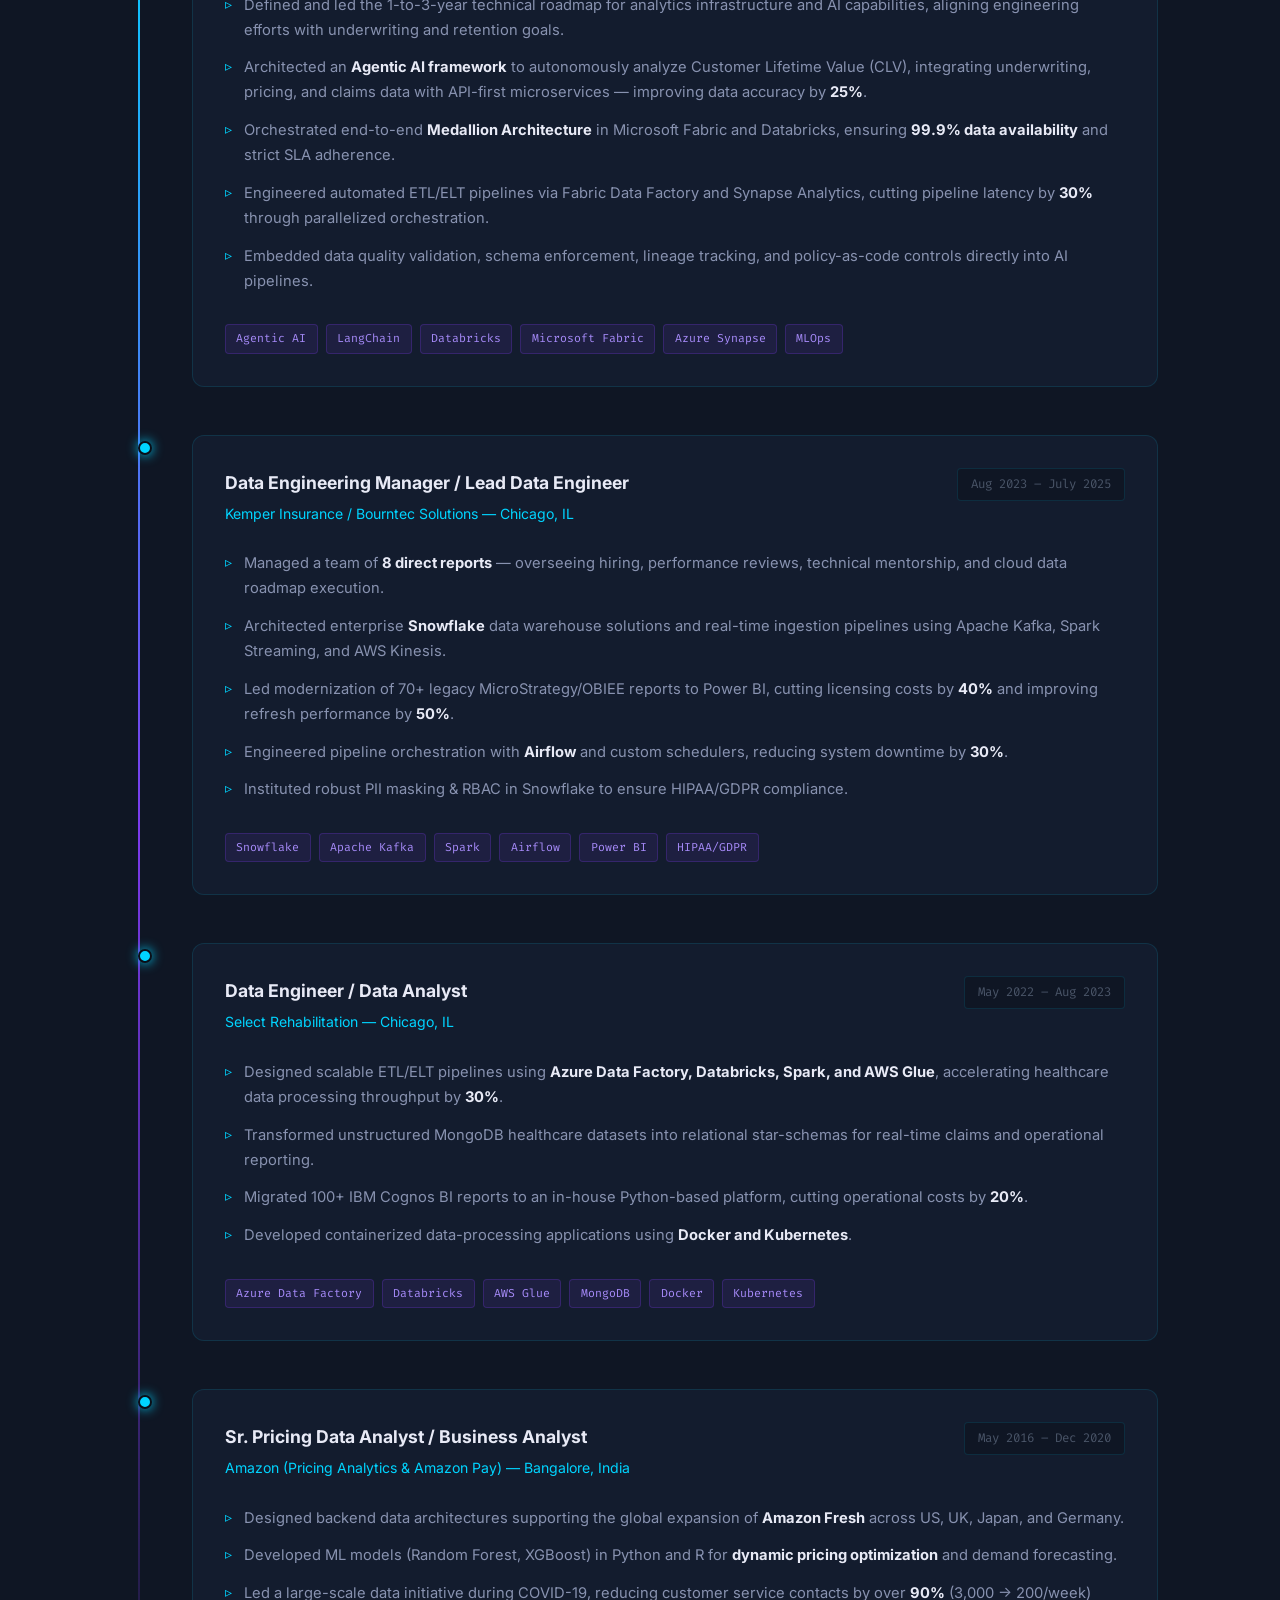
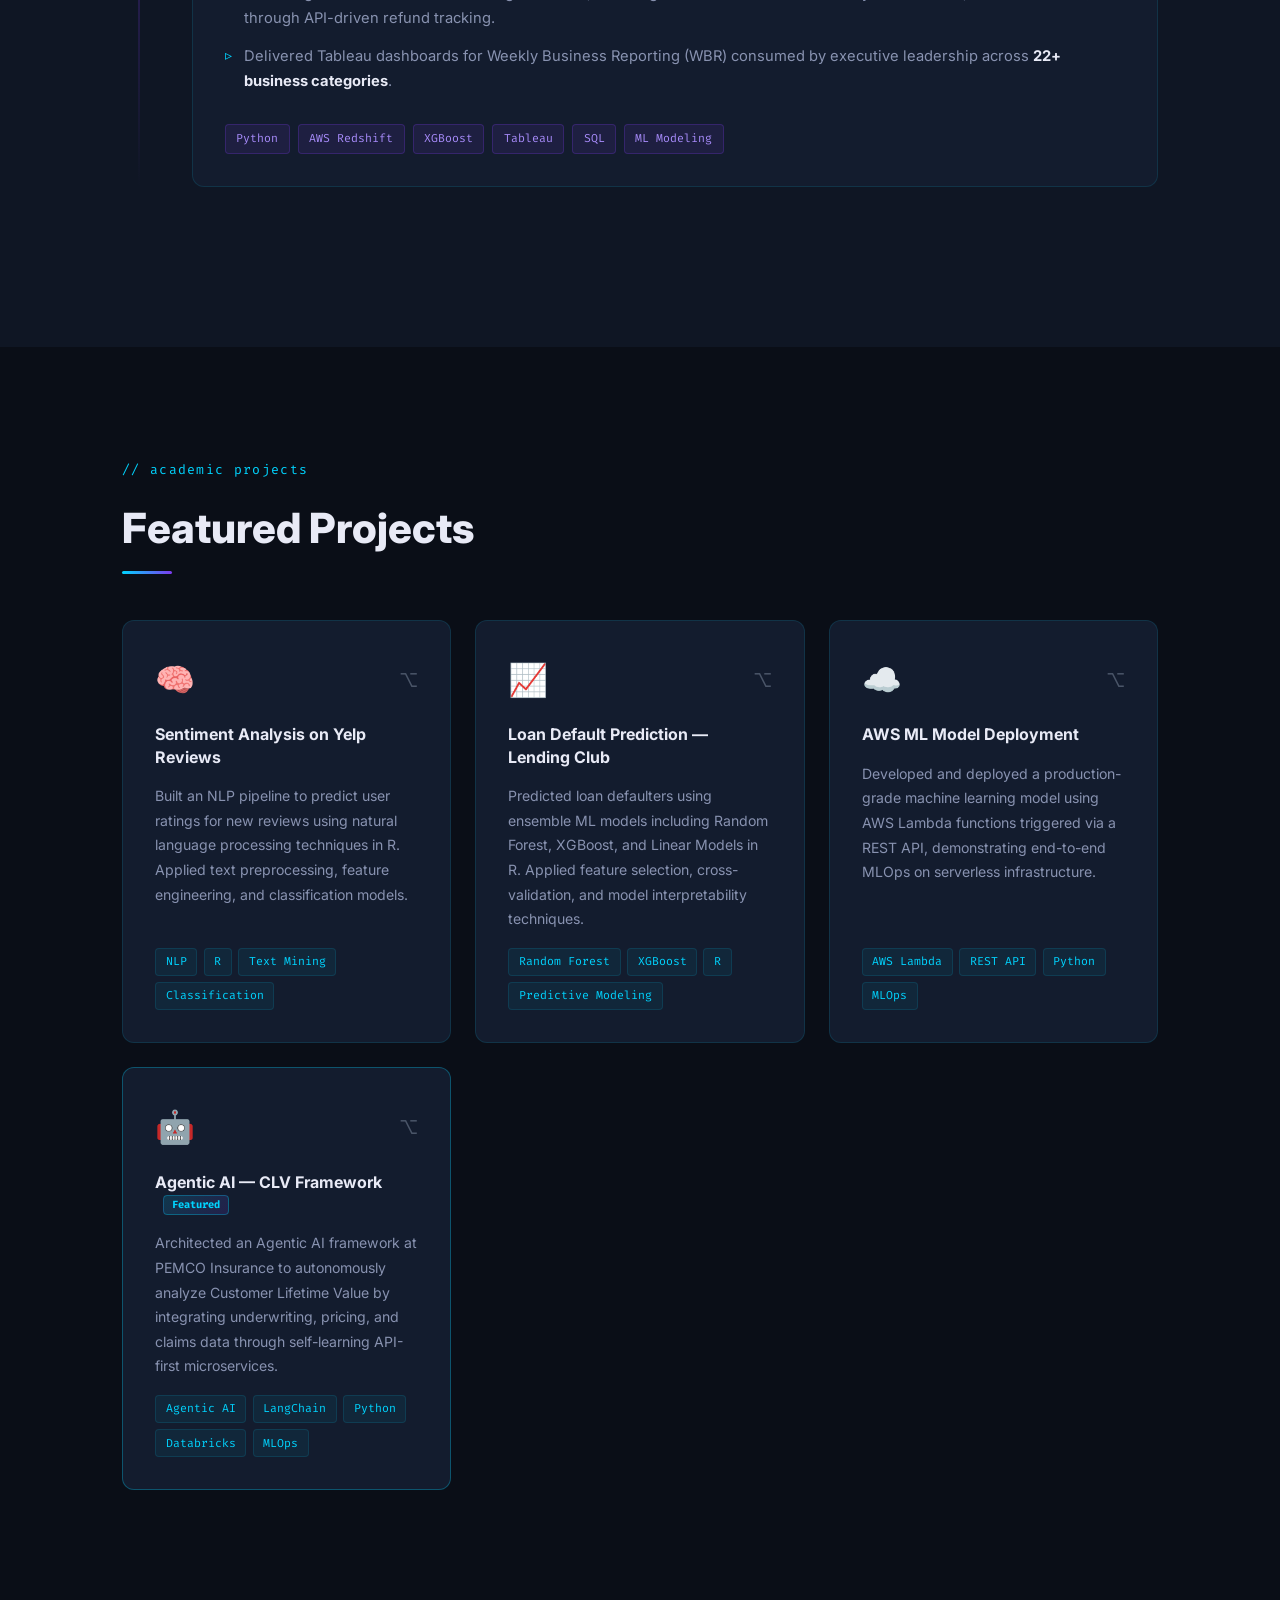
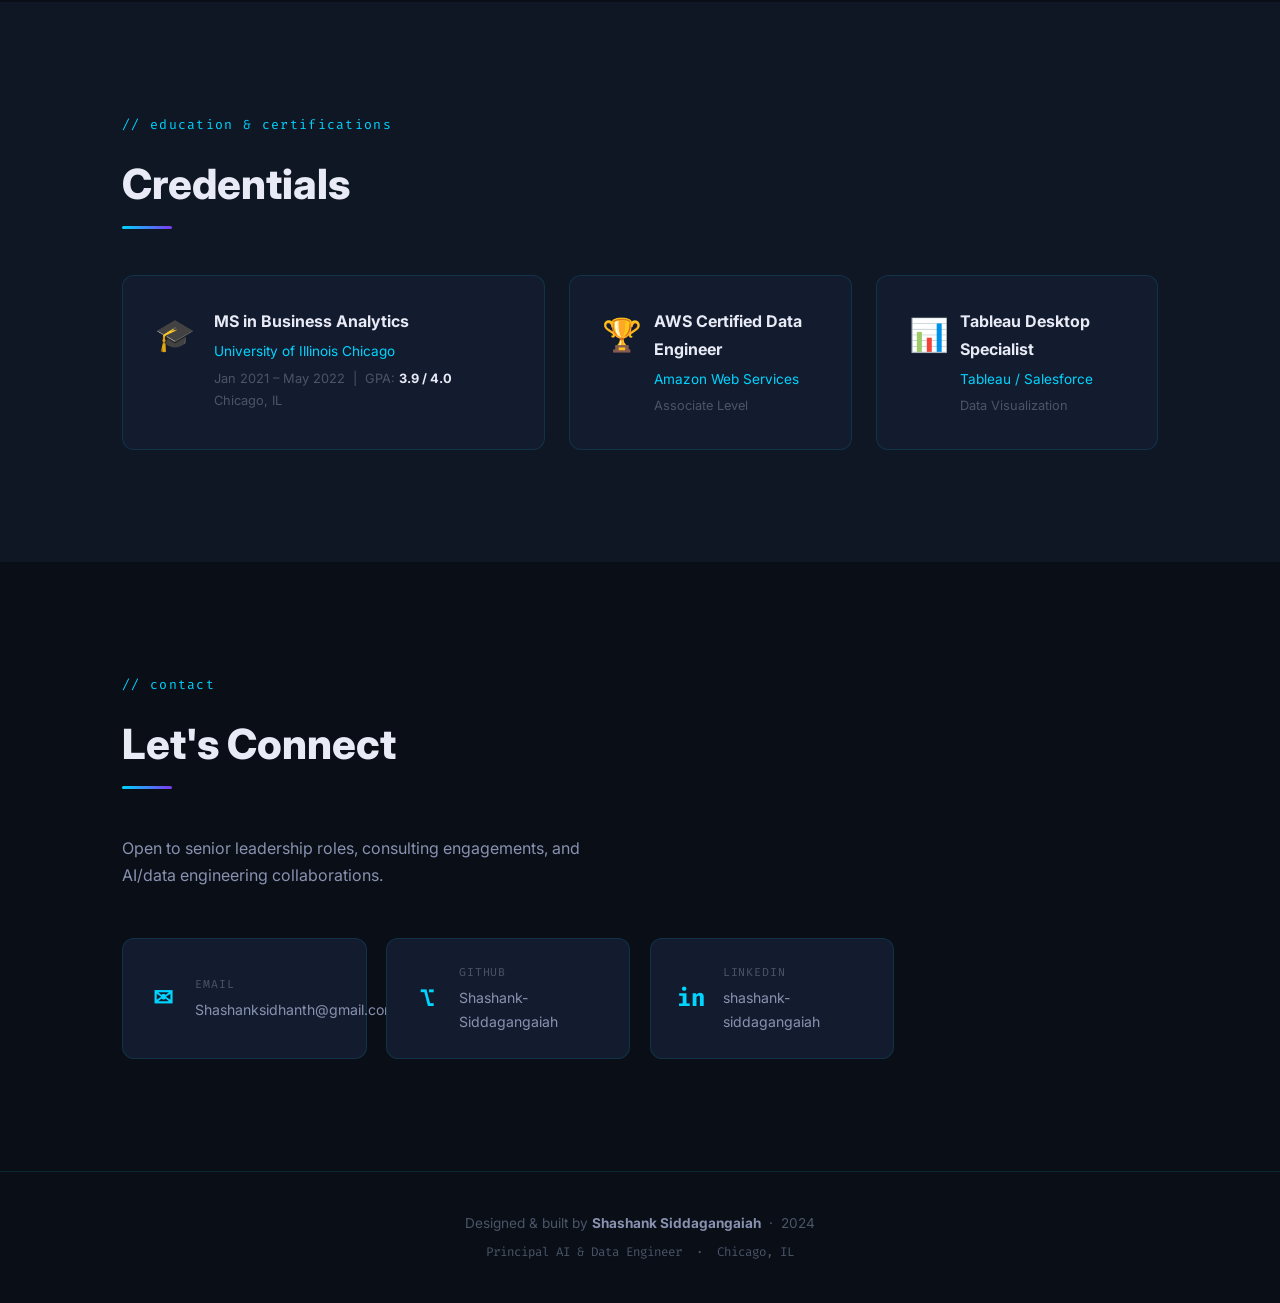
==== commit fc8a80dc: "Remove phone number from portfolio" ====
--- a/index.html
+++ b/index.html
@@ -75,7 +75,6 @@
         </p>
         <div class="about-links">
           <a href="mailto:Shashanksidhanth@gmail.com" class="chip">✉ shashanksidhanth@gmail.com</a>
-          <a href="tel:7735174837" class="chip">📞 773-517-4837</a>
           <a href="https://github.com/Shashank-Siddagangaiah" target="_blank" class="chip">⌥ GitHub</a>
           <a href="https://www.linkedin.com/in/shashank-siddagangaiah" target="_blank" class="chip">in LinkedIn</a>
         </div>
@@ -394,13 +393,6 @@
           <p>Shashanksidhanth@gmail.com</p>
         </div>
       </a>
-      <a href="tel:7735174837" class="contact-card">
-        <span class="contact-card-icon">📞</span>
-        <div>
-          <p class="contact-card-label">Phone</p>
-          <p>773-517-4837</p>
-        </div>
-      </a>
       <a href="https://github.com/Shashank-Siddagangaiah" target="_blank" class="contact-card">
         <span class="contact-card-icon">⌥</span>
         <div>
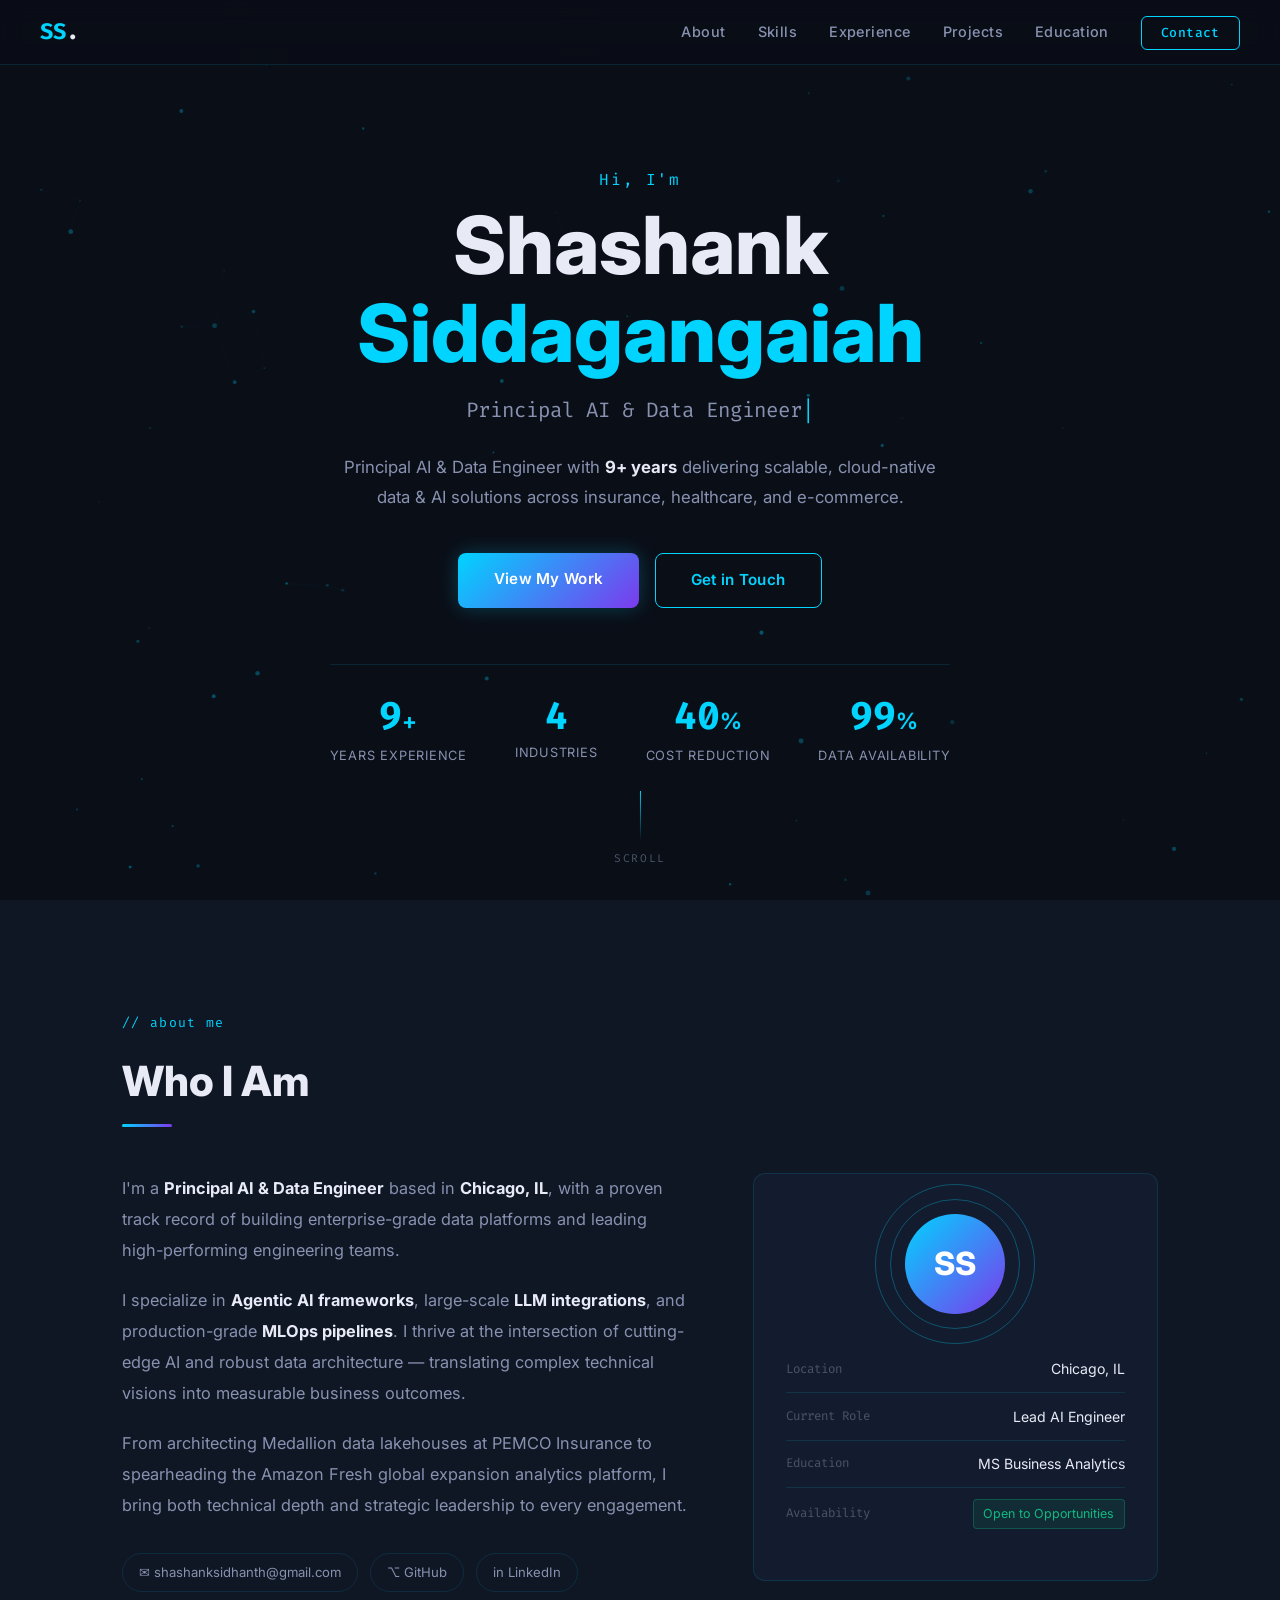
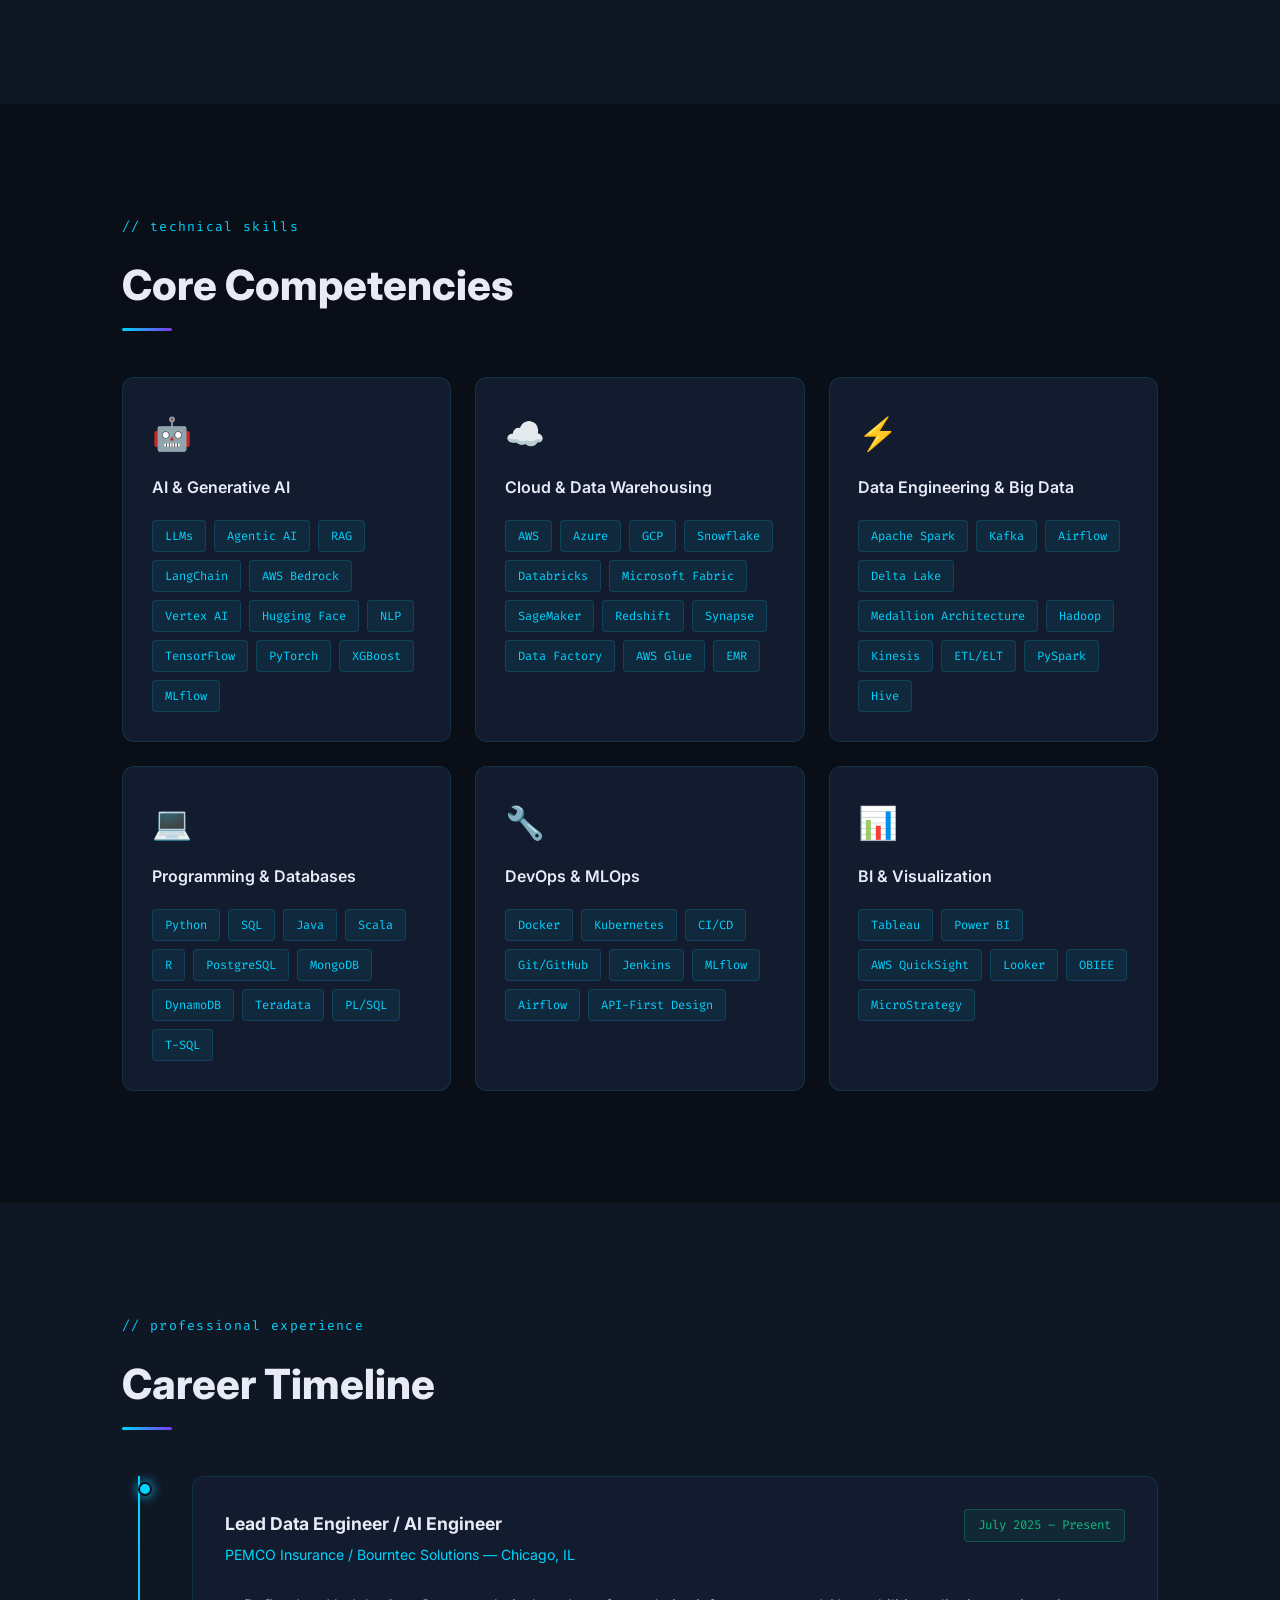
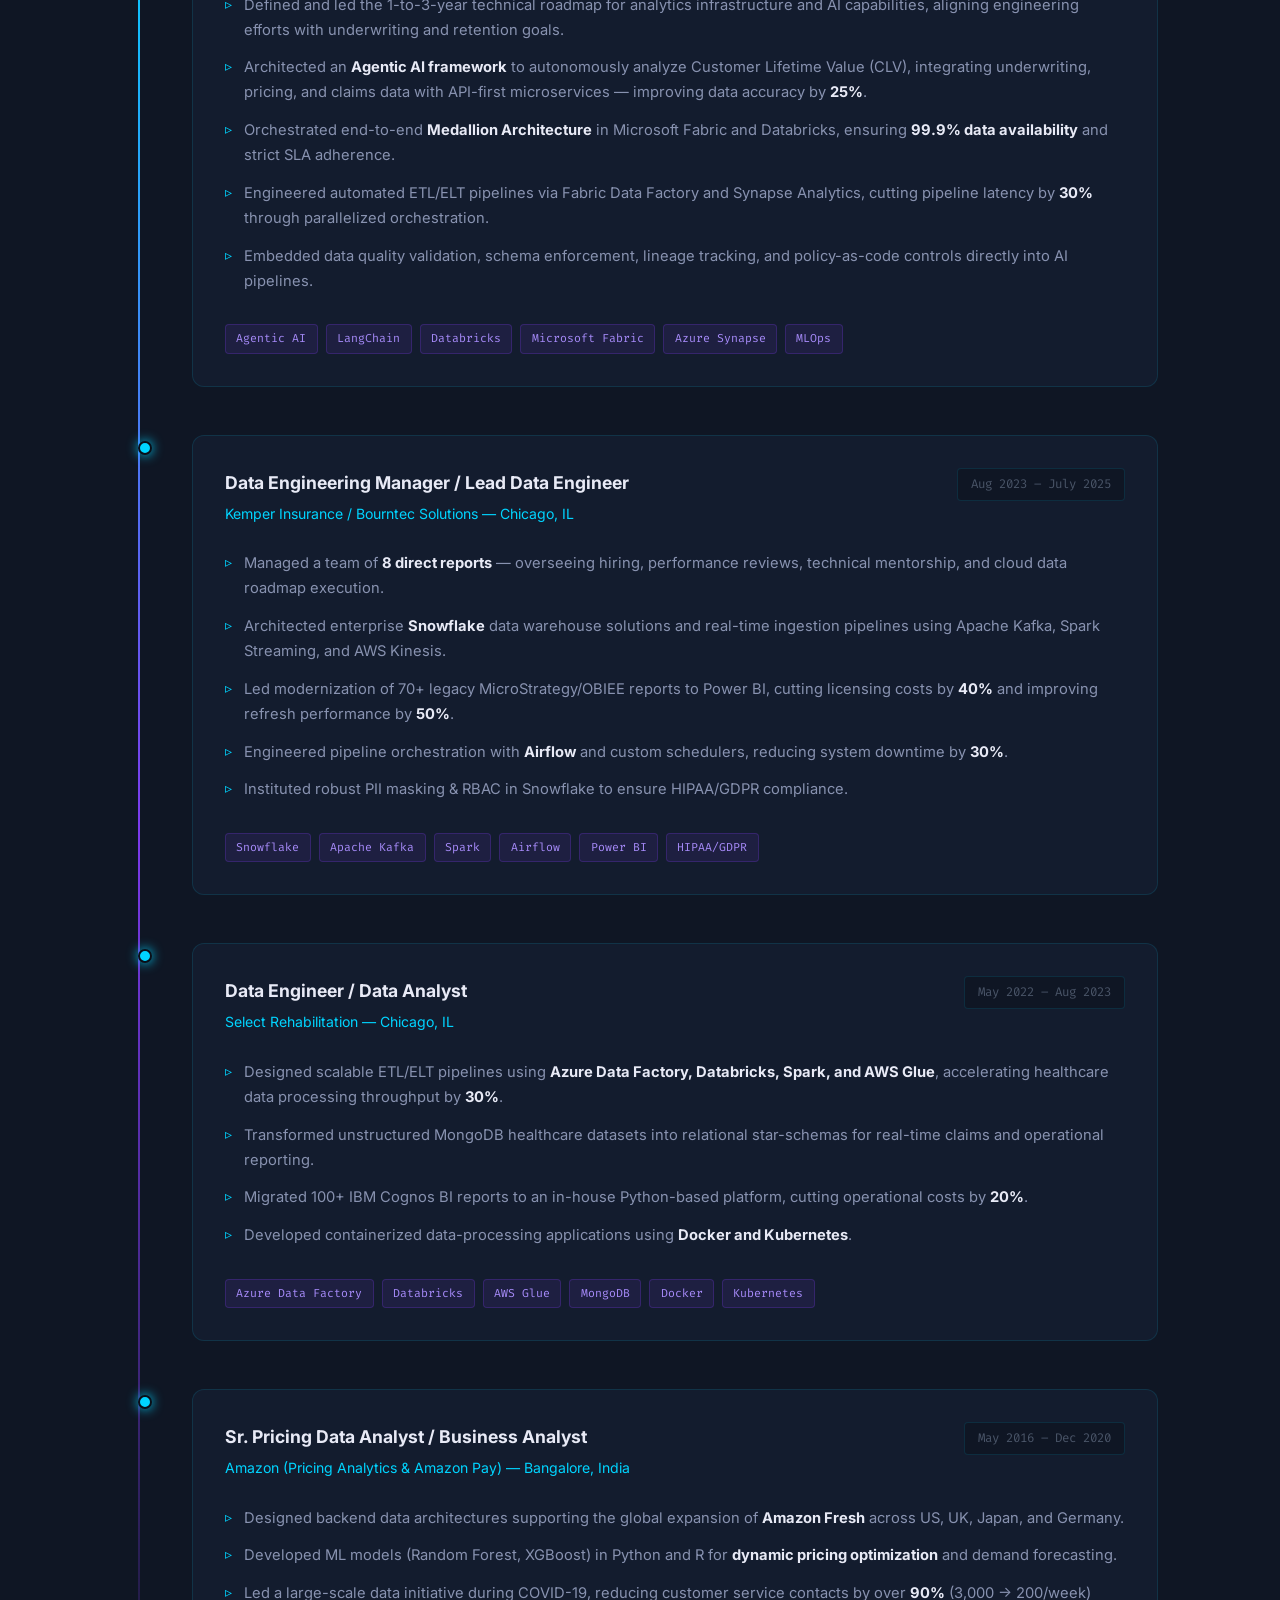
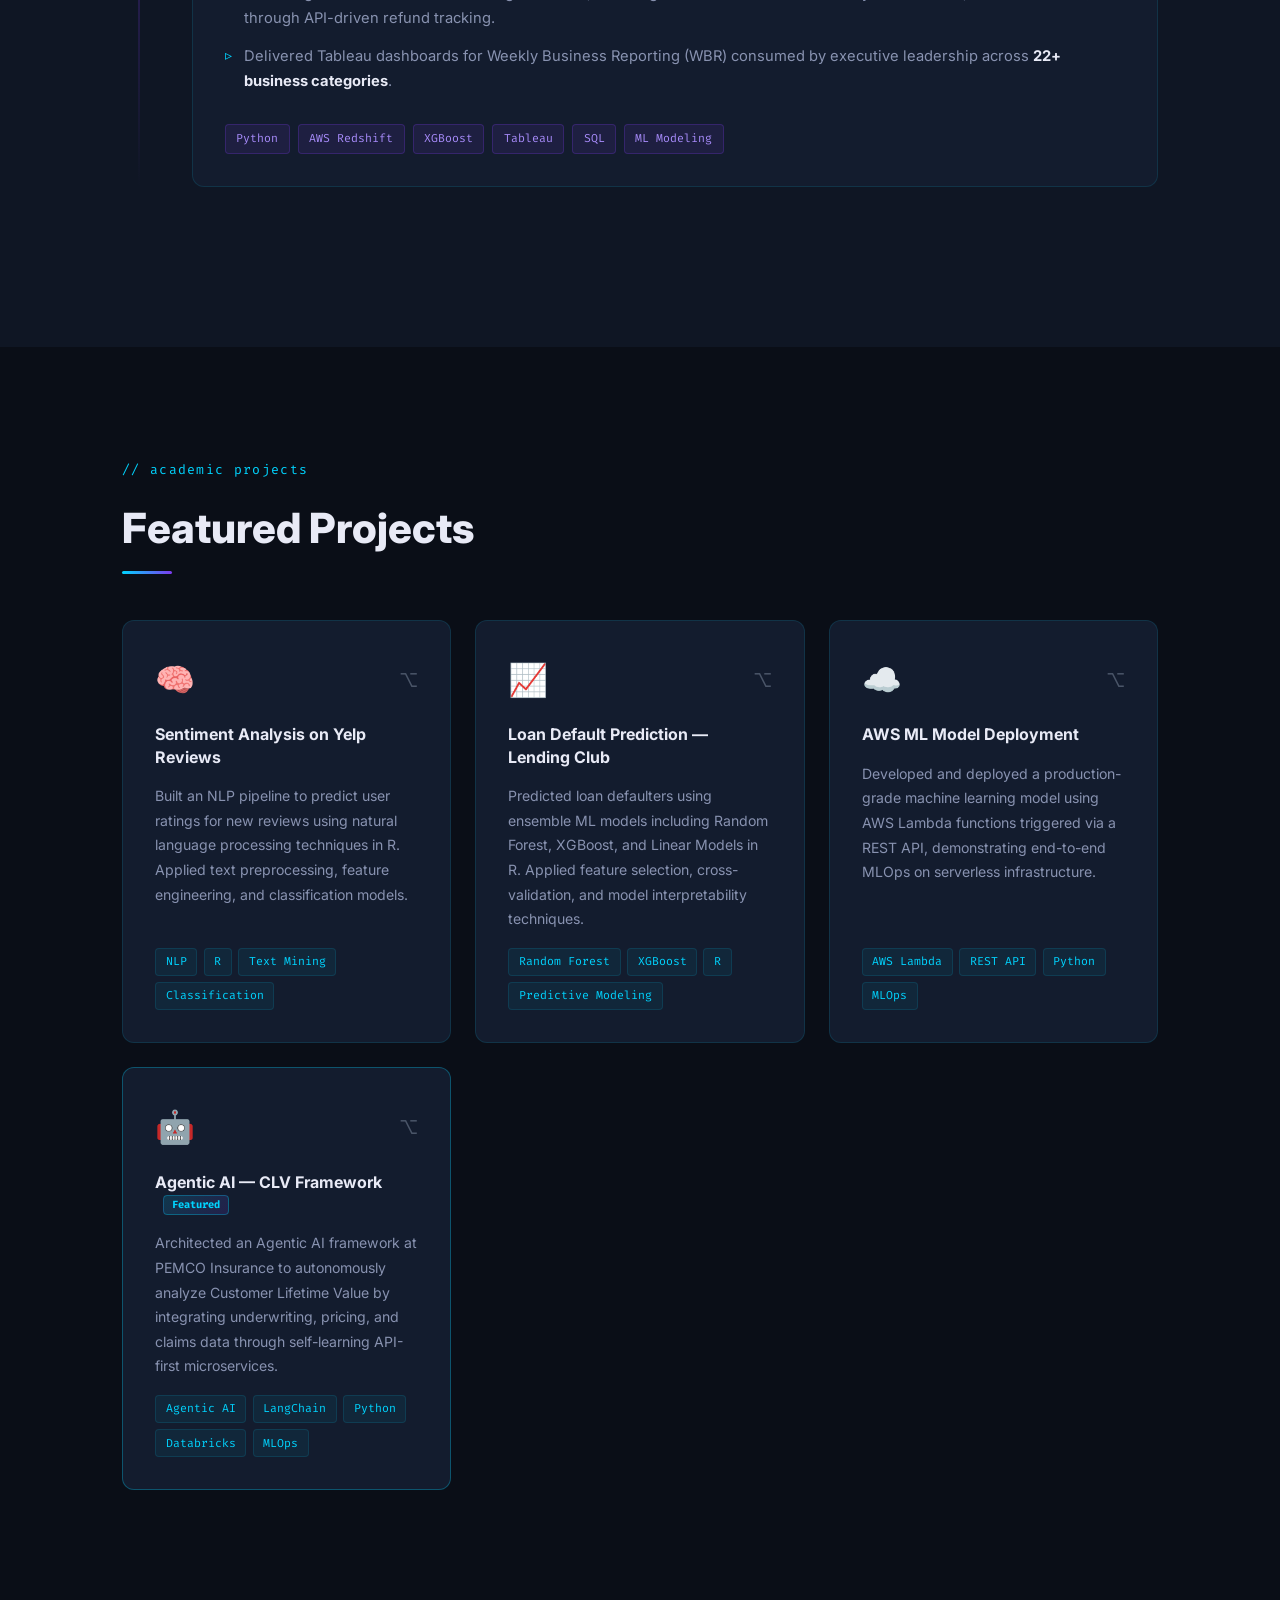
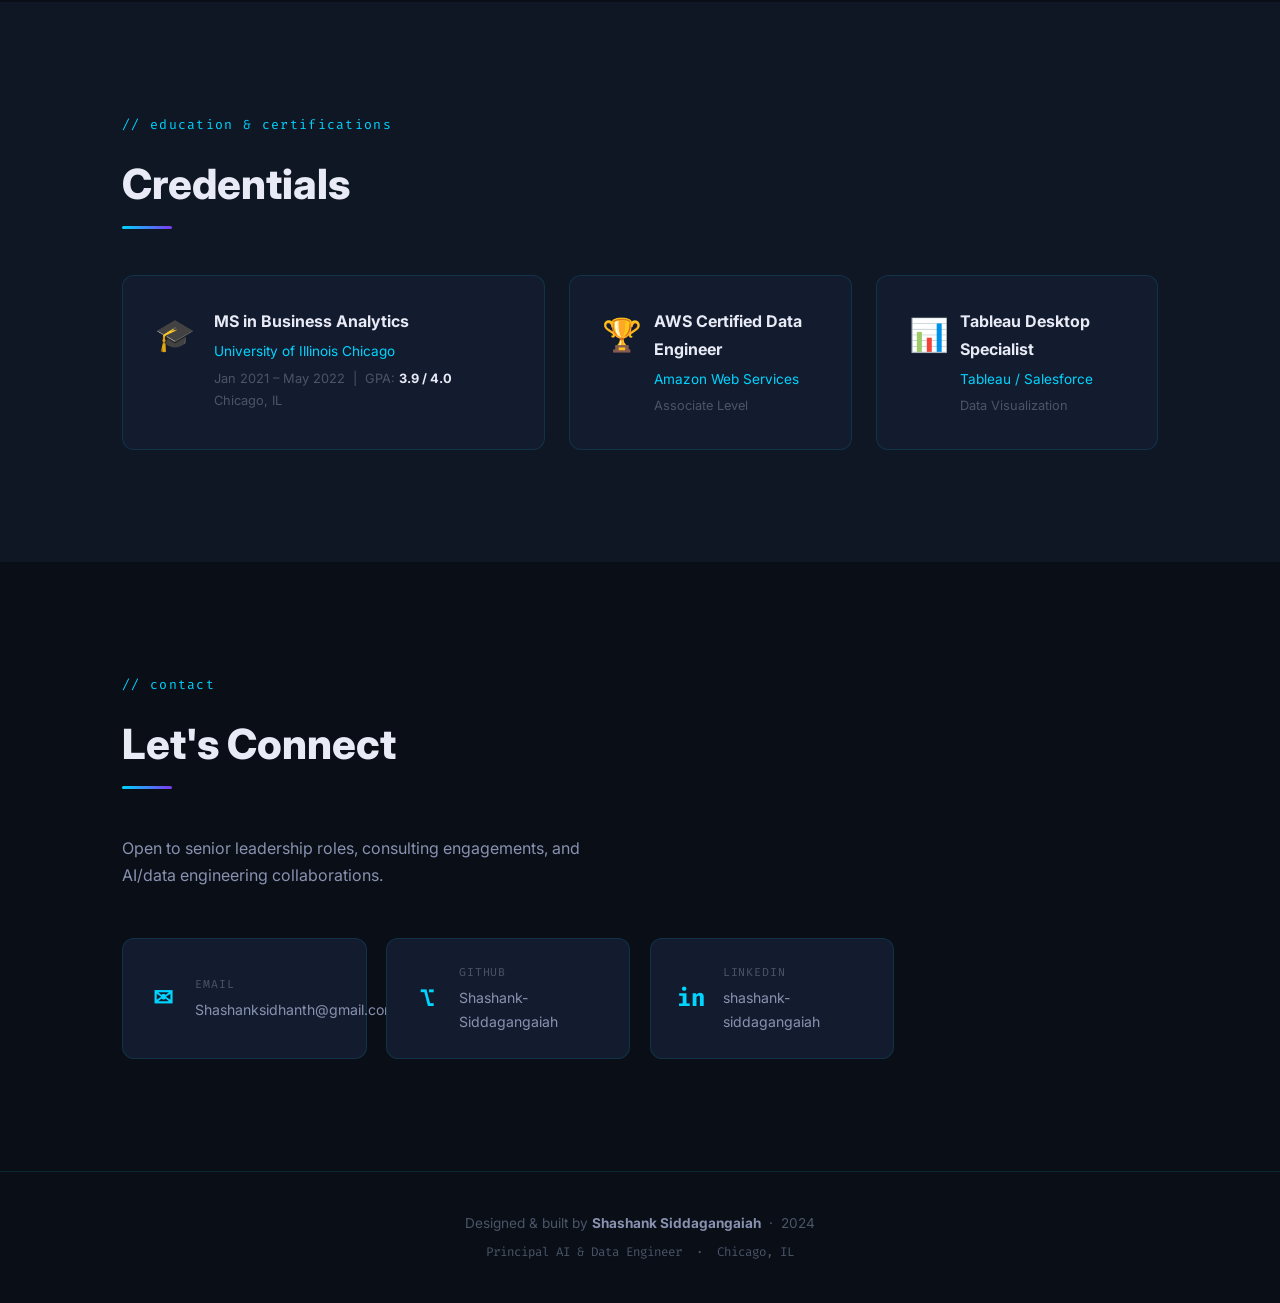
==== commit e64f459b: "Add README, LICENSE, .gitignore, favicon, and profile README - README.md with badges, tech stack tab" ====
--- a/index.html
+++ b/index.html
@@ -5,6 +5,7 @@
   <meta name="viewport" content="width=device-width, initial-scale=1.0" />
   <title>Shashank Siddagangaiah | Principal AI & Data Engineer</title>
   <link rel="stylesheet" href="style.css" />
+  <link rel="icon" type="image/svg+xml" href="favicon.svg" />
   <link rel="preconnect" href="https://fonts.googleapis.com" />
   <link href="https://fonts.googleapis.com/css2?family=Inter:wght@300;400;500;600;700;800&family=Fira+Code:wght@400;500&display=swap" rel="stylesheet" />
 </head>
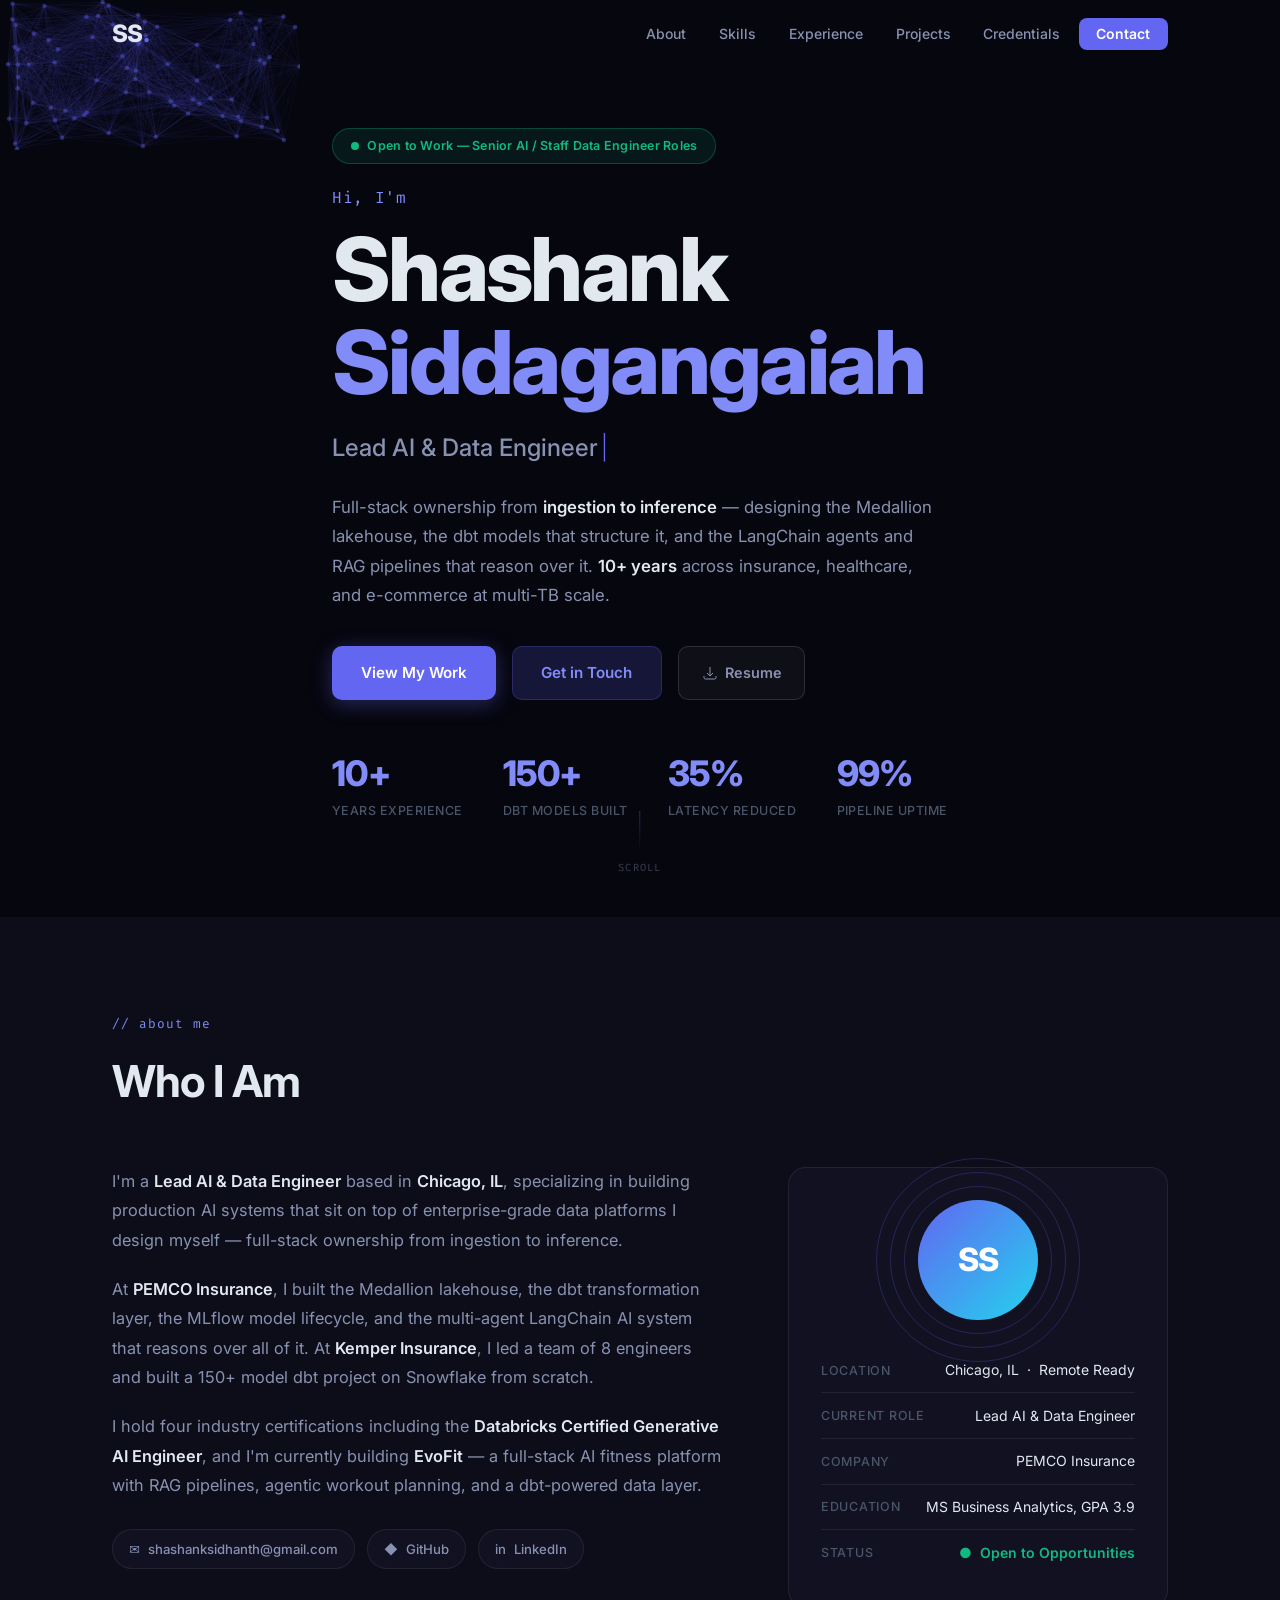
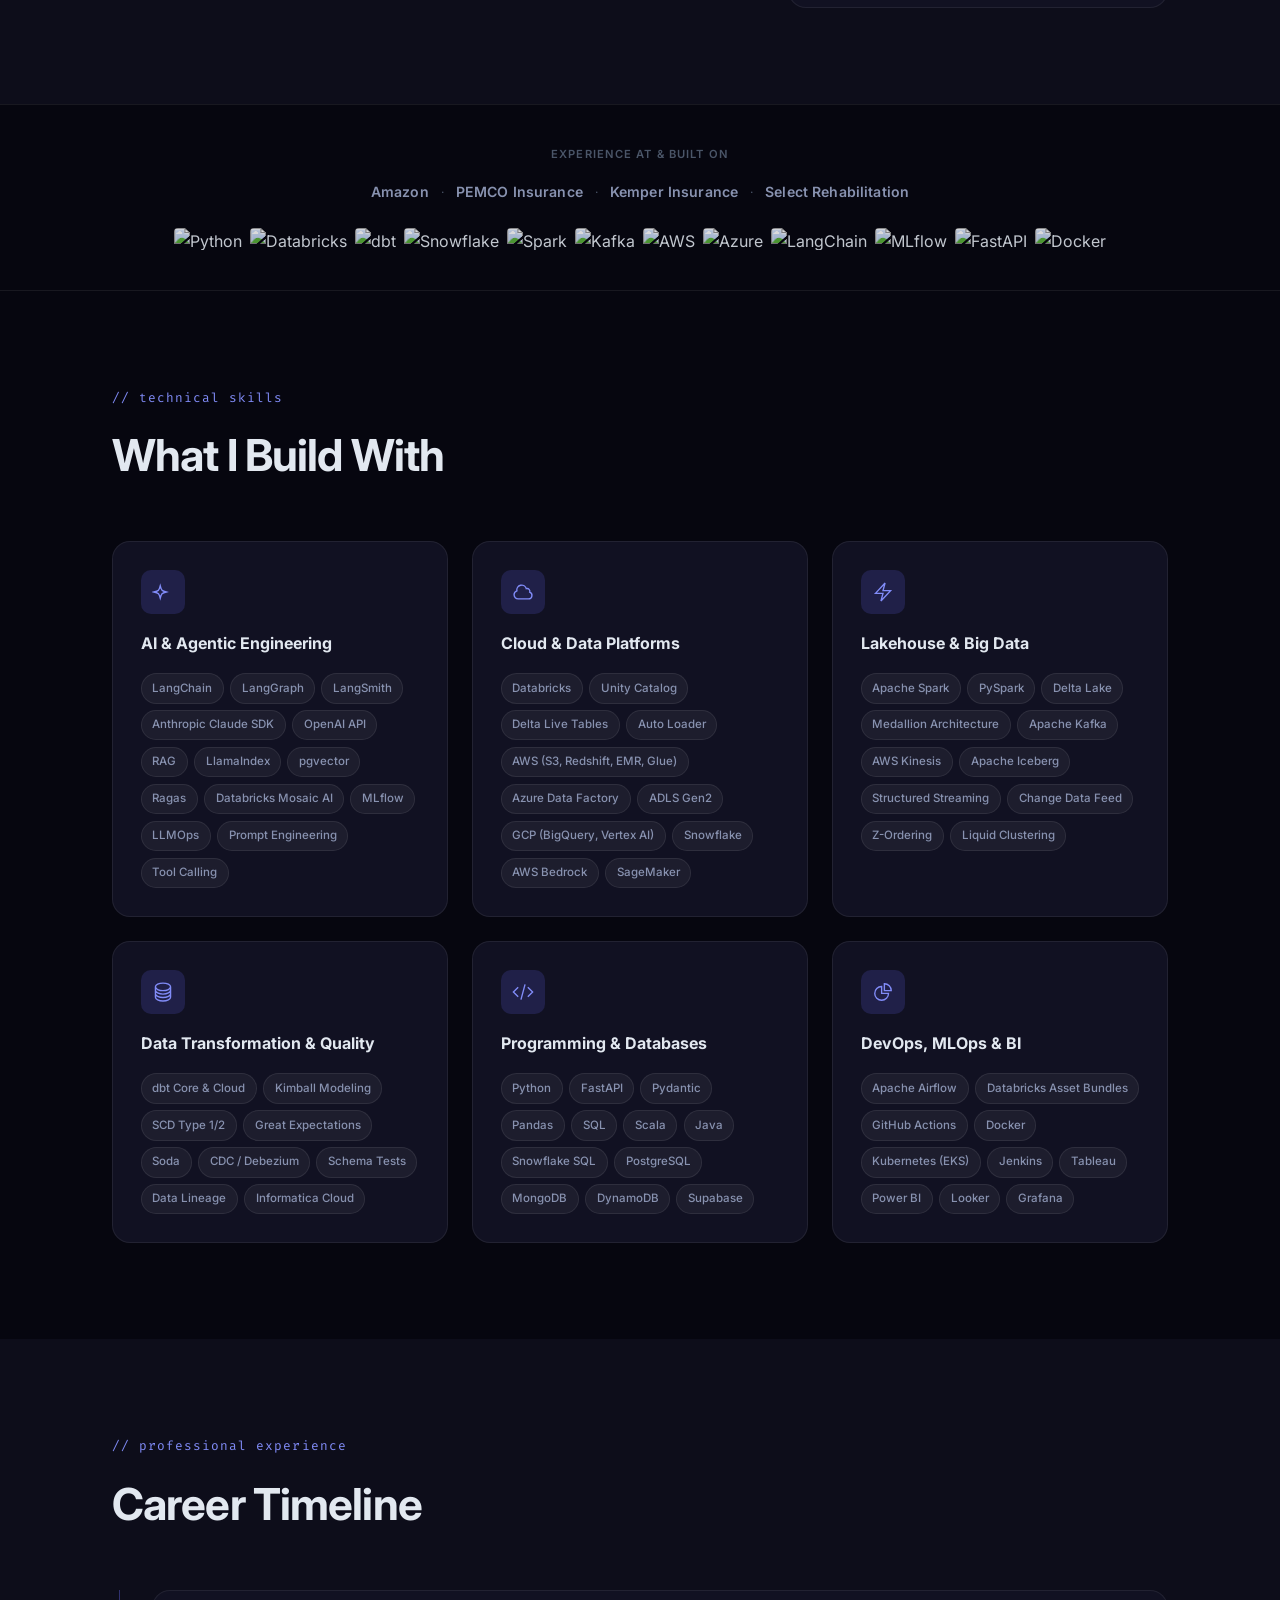
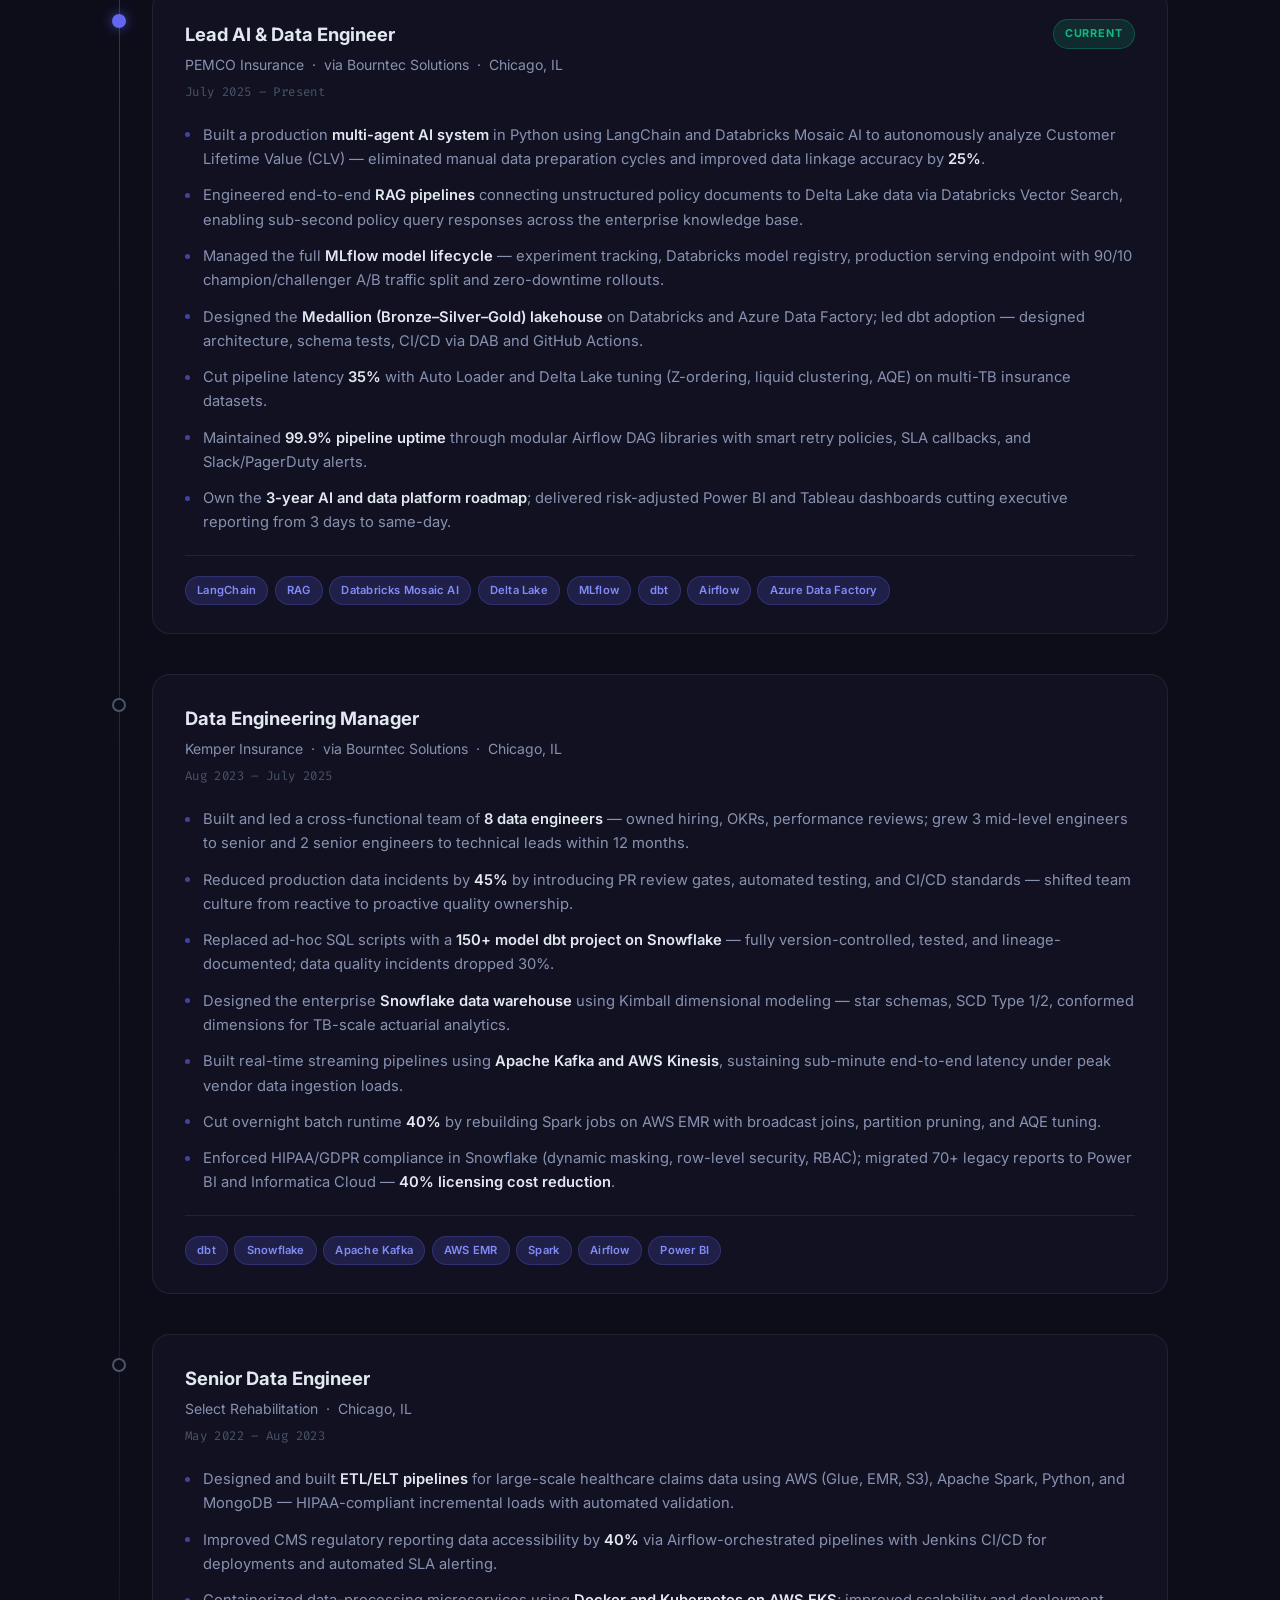
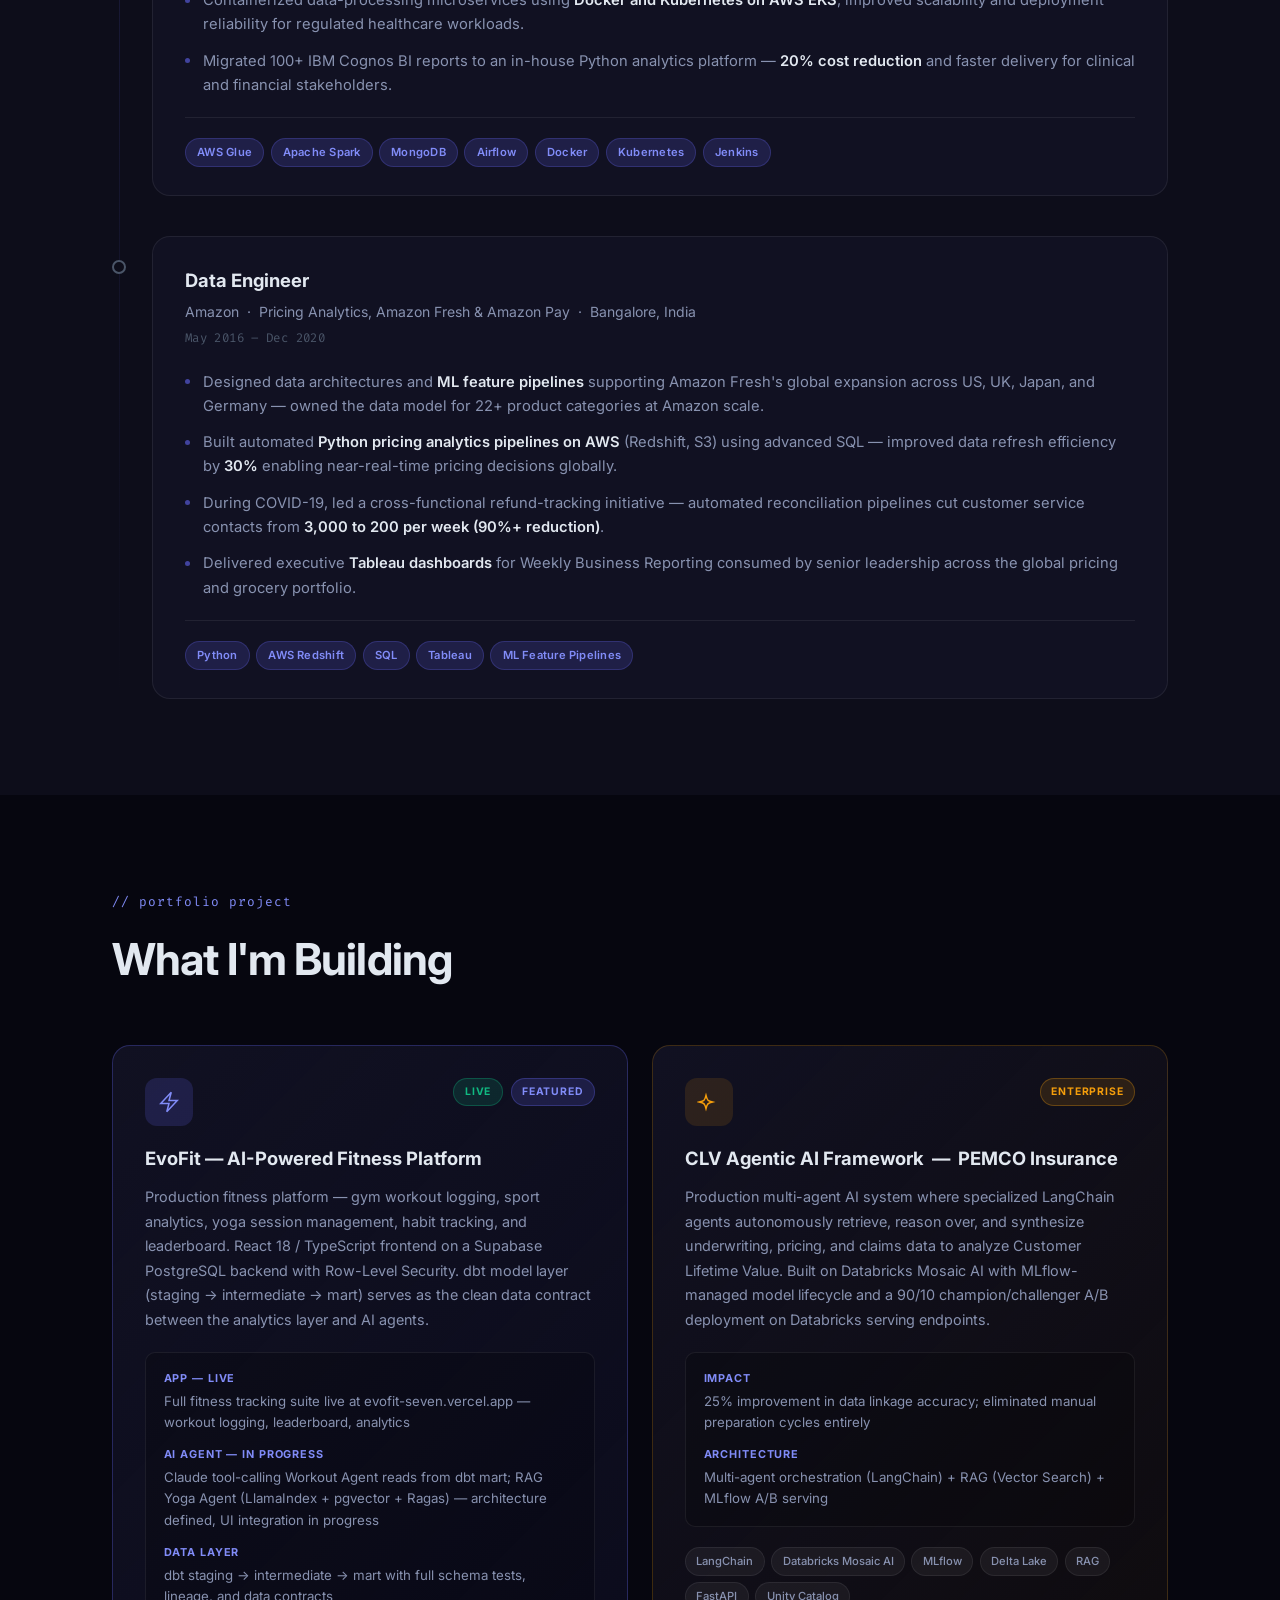
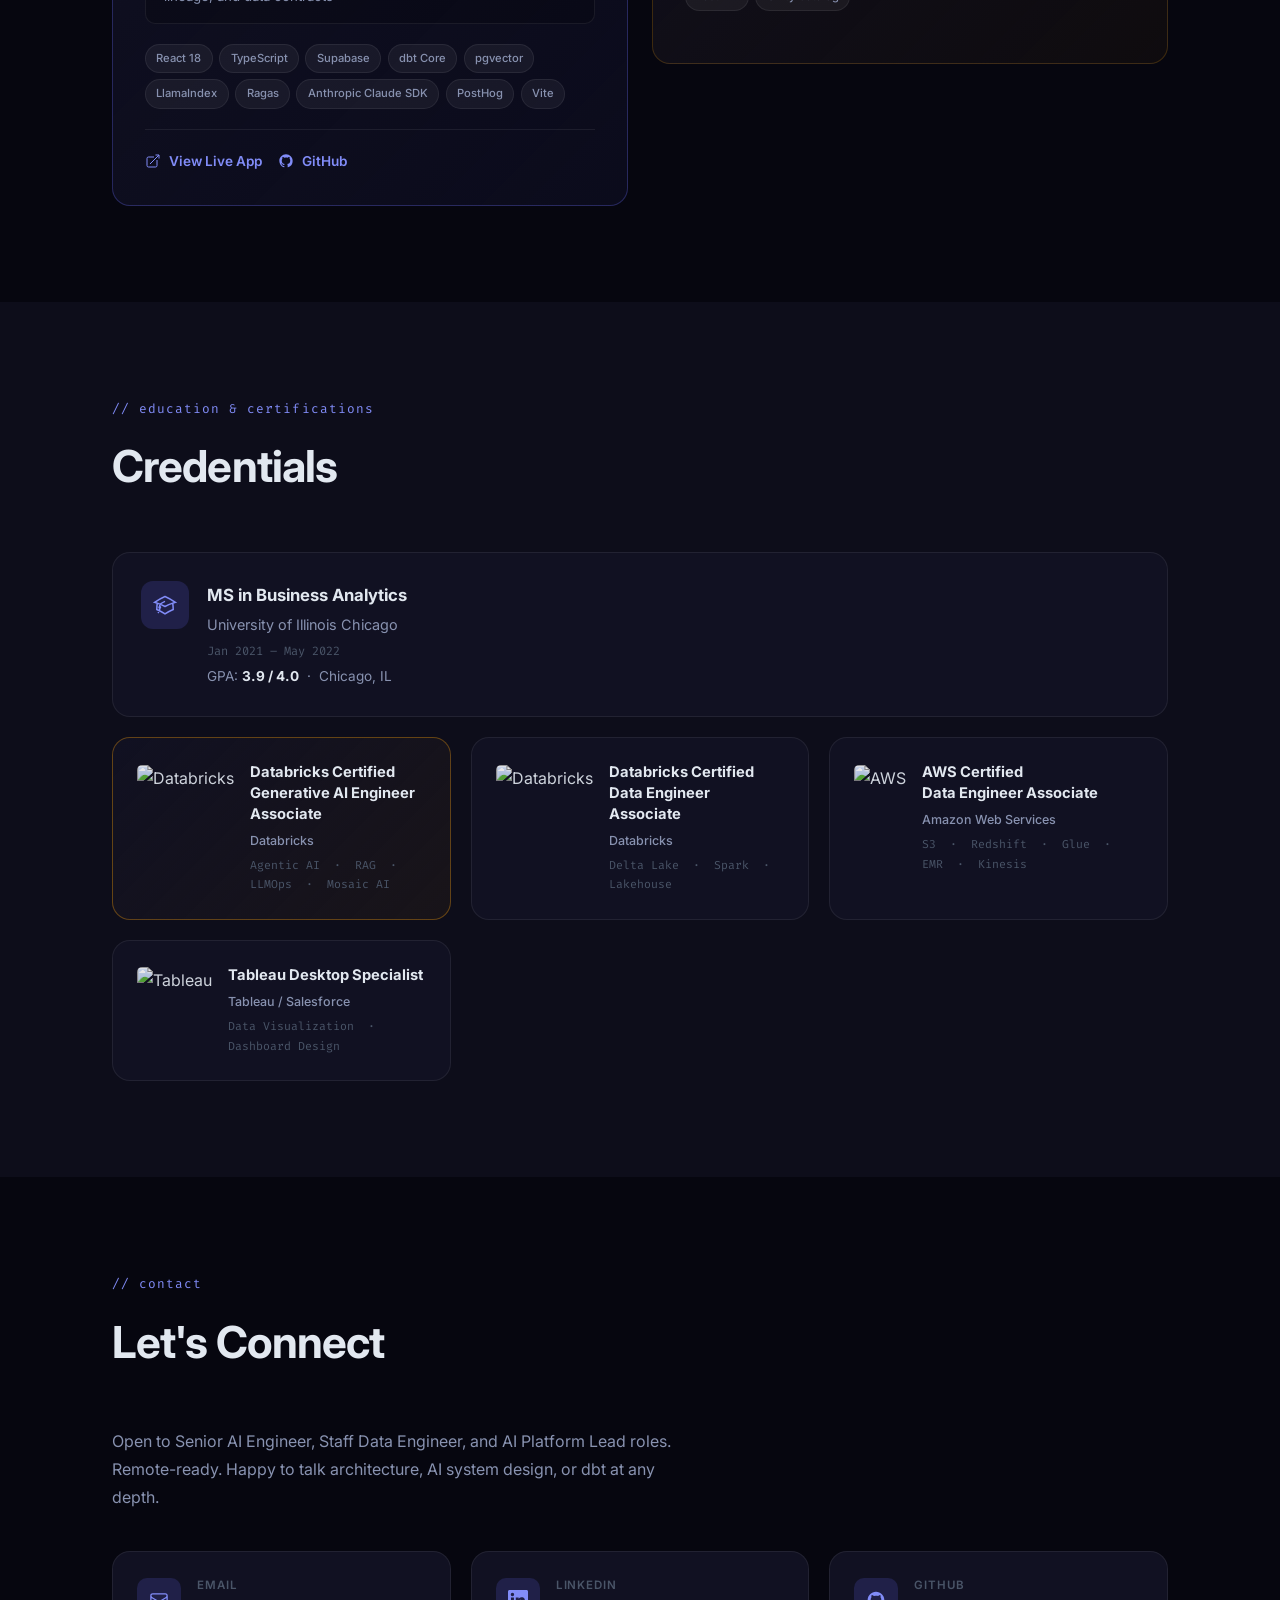
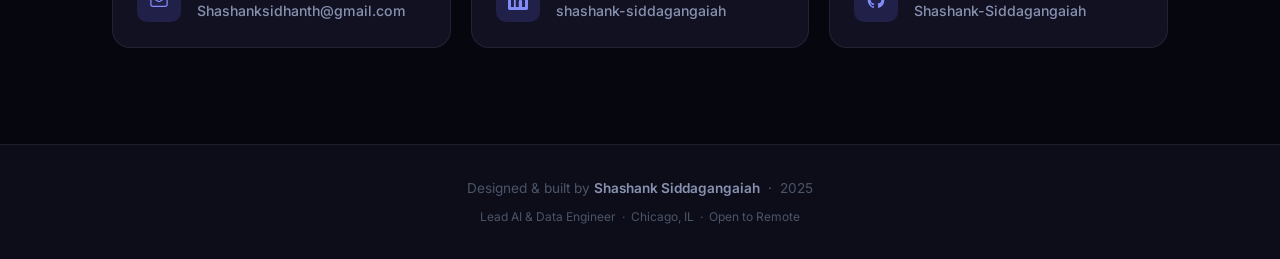
==== commit e31182da: "Launch: Lead AI & Data Engineer portfolio — dark theme, particle canvas, EvoFit live link, Databrick" ====
--- a/index.html
+++ b/index.html
@@ -3,11 +3,22 @@
 <head>
   <meta charset="UTF-8" />
   <meta name="viewport" content="width=device-width, initial-scale=1.0" />
-  <title>Shashank Siddagangaiah | Principal AI & Data Engineer</title>
+  <title>Shashank Siddagangaiah | Lead AI &amp; Data Engineer</title>
+  <meta name="description" content="Lead AI &amp; Data Engineer with 10+ years building production AI systems, RAG pipelines, dbt-powered data platforms, and Agentic AI frameworks at multi-TB scale across insurance, healthcare, and e-commerce." />
   <link rel="stylesheet" href="style.css" />
   <link rel="icon" type="image/svg+xml" href="favicon.svg" />
   <link rel="preconnect" href="https://fonts.googleapis.com" />
   <link href="https://fonts.googleapis.com/css2?family=Inter:wght@300;400;500;600;700;800&family=Fira+Code:wght@400;500&display=swap" rel="stylesheet" />
+  <!-- Open Graph / Social Sharing -->
+  <meta property="og:type"        content="website" />
+  <meta property="og:url"         content="https://shashank-siddagangaiah.github.io/portfolio/" />
+  <meta property="og:title"       content="Shashank Siddagangaiah | Lead AI &amp; Data Engineer" />
+  <meta property="og:description" content="Lead AI &amp; Data Engineer · 10+ years · Chicago, IL. Building production Agentic AI systems, RAG pipelines, and Medallion lakehouses end-to-end. Databricks Certified GenAI Engineer." />
+  <meta property="og:image"       content="https://shashank-siddagangaiah.github.io/portfolio/profile_github.jpg" />
+  <meta name="twitter:card"        content="summary_large_image" />
+  <meta name="twitter:title"       content="Shashank Siddagangaiah | Lead AI &amp; Data Engineer" />
+  <meta name="twitter:description" content="Lead AI &amp; Data Engineer · 10+ years. Agentic AI, RAG pipelines, Databricks, dbt, Snowflake. Open to Senior AI / Staff DE roles." />
+  <meta name="twitter:image"       content="https://shashank-siddagangaiah.github.io/portfolio/profile_github.jpg" />
 </head>
 <body>
 
@@ -20,36 +31,70 @@
       <li><a href="#skills">Skills</a></li>
       <li><a href="#experience">Experience</a></li>
       <li><a href="#projects">Projects</a></li>
-      <li><a href="#education">Education</a></li>
+      <li><a href="#education">Credentials</a></li>
       <li><a href="#contact" class="btn-nav">Contact</a></li>
     </ul>
-    <button class="hamburger" id="hamburger" aria-label="Menu">
+    <button class="hamburger" id="hamburger" aria-label="Toggle menu">
       <span></span><span></span><span></span>
     </button>
   </div>
 </nav>
+
+<!-- MOBILE DRAWER -->
+<div class="mobile-drawer" id="mobileDrawer">
+  <ul>
+    <li><a href="#about" class="drawer-link">About</a></li>
+    <li><a href="#skills" class="drawer-link">Skills</a></li>
+    <li><a href="#experience" class="drawer-link">Experience</a></li>
+    <li><a href="#projects" class="drawer-link">Projects</a></li>
+    <li><a href="#education" class="drawer-link">Credentials</a></li>
+    <li><a href="#contact" class="drawer-link">Contact</a></li>
+  </ul>
+</div>
 
 <!-- HERO -->
 <section id="hero">
   <canvas id="canvas"></canvas>
   <div class="hero-content">
+    <div class="otw-badge">
+      <span class="otw-dot"></span>
+      Open to Work — Senior AI / Staff Data Engineer Roles
+    </div>
     <p class="hero-greeting">Hi, I'm</p>
     <h1 class="hero-name">Shashank<br/><span class="accent">Siddagangaiah</span></h1>
-    <p class="hero-title">
-      <span class="typed" id="typed"></span><span class="cursor">|</span>
+    <p class="hero-role">
+      <span id="typed"></span><span class="cursor">|</span>
     </p>
     <p class="hero-summary">
-      Principal AI &amp; Data Engineer with <strong>9+ years</strong> delivering scalable, cloud-native data &amp; AI solutions across insurance, healthcare, and e-commerce.
+      Full-stack ownership from <strong>ingestion to inference</strong> — designing the Medallion
+      lakehouse, the dbt models that structure it, and the LangChain agents and RAG pipelines
+      that reason over it. <strong>10+ years</strong> across insurance, healthcare, and e-commerce at multi-TB scale.
     </p>
     <div class="hero-cta">
       <a href="#experience" class="btn-primary">View My Work</a>
       <a href="#contact" class="btn-secondary">Get in Touch</a>
+      <a href="https://www.linkedin.com/in/shashank-siddagangaiah" target="_blank" rel="noopener" class="btn-download">
+        <svg viewBox="0 0 24 24" fill="none" stroke="currentColor" stroke-width="1.5"><path d="M3 16.5v2.25A2.25 2.25 0 005.25 21h13.5A2.25 2.25 0 0021 18.75V16.5M16.5 12L12 16.5m0 0L7.5 12m4.5 4.5V3"/></svg>
+        Resume
+      </a>
     </div>
     <div class="hero-stats">
-      <div class="stat"><span class="stat-num" data-target="9">0</span><span>+</span><p>Years Experience</p></div>
-      <div class="stat"><span class="stat-num" data-target="4">0</span><p>Industries</p></div>
-      <div class="stat"><span class="stat-num" data-target="40">0</span><span>%</span><p>Cost Reduction</p></div>
-      <div class="stat"><span class="stat-num" data-target="99">0</span><span>%</span><p>Data Availability</p></div>
+      <div class="stat">
+        <span class="stat-num" data-target="10">0</span><span class="stat-suffix">+</span>
+        <p>Years Experience</p>
+      </div>
+      <div class="stat">
+        <span class="stat-num" data-target="150">0</span><span class="stat-suffix">+</span>
+        <p>dbt Models Built</p>
+      </div>
+      <div class="stat">
+        <span class="stat-num" data-target="35">0</span><span class="stat-suffix">%</span>
+        <p>Latency Reduced</p>
+      </div>
+      <div class="stat">
+        <span class="stat-num" data-target="99">0</span><span class="stat-suffix">%</span>
+        <p>Pipeline Uptime</p>
+      </div>
     </div>
   </div>
   <div class="scroll-indicator">
@@ -61,23 +106,31 @@
 <!-- ABOUT -->
 <section id="about">
   <div class="container">
-    <div class="section-label">// about me</div>
+    <p class="section-label">// about me</p>
     <h2 class="section-title">Who I Am</h2>
     <div class="about-grid">
       <div class="about-text">
         <p>
-          I'm a <strong>Principal AI &amp; Data Engineer</strong> based in <strong>Chicago, IL</strong>, with a proven track record of building enterprise-grade data platforms and leading high-performing engineering teams.
+          I'm a <strong>Lead AI &amp; Data Engineer</strong> based in <strong>Chicago, IL</strong>,
+          specializing in building production AI systems that sit on top of enterprise-grade data
+          platforms I design myself — full-stack ownership from ingestion to inference.
         </p>
         <p>
-          I specialize in <strong>Agentic AI frameworks</strong>, large-scale <strong>LLM integrations</strong>, and production-grade <strong>MLOps pipelines</strong>. I thrive at the intersection of cutting-edge AI and robust data architecture — translating complex technical visions into measurable business outcomes.
+          At <strong>PEMCO Insurance</strong>, I built the Medallion lakehouse, the dbt transformation
+          layer, the MLflow model lifecycle, and the multi-agent LangChain AI system that reasons
+          over all of it. At <strong>Kemper Insurance</strong>, I led a team of 8 engineers and
+          built a 150+ model dbt project on Snowflake from scratch.
         </p>
         <p>
-          From architecting Medallion data lakehouses at PEMCO Insurance to spearheading the Amazon Fresh global expansion analytics platform, I bring both technical depth and strategic leadership to every engagement.
+          I hold four industry certifications including the
+          <strong>Databricks Certified Generative AI Engineer</strong>, and I'm currently building
+          <strong>EvoFit</strong> — a full-stack AI fitness platform with RAG pipelines, agentic
+          workout planning, and a dbt-powered data layer.
         </p>
         <div class="about-links">
-          <a href="mailto:Shashanksidhanth@gmail.com" class="chip">✉ shashanksidhanth@gmail.com</a>
-          <a href="https://github.com/Shashank-Siddagangaiah" target="_blank" class="chip">⌥ GitHub</a>
-          <a href="https://www.linkedin.com/in/shashank-siddagangaiah" target="_blank" class="chip">in LinkedIn</a>
+          <a href="mailto:Shashanksidhanth@gmail.com" class="chip">✉&nbsp; shashanksidhanth@gmail.com</a>
+          <a href="https://github.com/Shashank-Siddagangaiah" target="_blank" rel="noopener" class="chip">&#9670;&nbsp; GitHub</a>
+          <a href="https://www.linkedin.com/in/shashank-siddagangaiah" target="_blank" rel="noopener" class="chip">in&nbsp; LinkedIn</a>
         </div>
       </div>
       <div class="about-card">
@@ -85,14 +138,61 @@
           <div class="profile-initials">SS</div>
           <div class="profile-ring ring-1"></div>
           <div class="profile-ring ring-2"></div>
+          <div class="profile-ring ring-3"></div>
         </div>
         <div class="about-details">
-          <div class="detail-row"><span class="detail-label">Location</span><span>Chicago, IL</span></div>
-          <div class="detail-row"><span class="detail-label">Current Role</span><span>Lead AI Engineer</span></div>
-          <div class="detail-row"><span class="detail-label">Education</span><span>MS Business Analytics</span></div>
-          <div class="detail-row"><span class="detail-label">Availability</span><span class="available">Open to Opportunities</span></div>
-        </div>
-      </div>
+          <div class="detail-row">
+            <span class="detail-label">Location</span>
+            <span>Chicago, IL &nbsp;·&nbsp; Remote Ready</span>
+          </div>
+          <div class="detail-row">
+            <span class="detail-label">Current Role</span>
+            <span>Lead AI &amp; Data Engineer</span>
+          </div>
+          <div class="detail-row">
+            <span class="detail-label">Company</span>
+            <span>PEMCO Insurance</span>
+          </div>
+          <div class="detail-row">
+            <span class="detail-label">Education</span>
+            <span>MS Business Analytics, GPA 3.9</span>
+          </div>
+          <div class="detail-row">
+            <span class="detail-label">Status</span>
+            <span class="available">&#9679;&nbsp; Open to Opportunities</span>
+          </div>
+        </div>
+      </div>
+    </div>
+  </div>
+</section>
+
+<!-- EMPLOYER STRIP -->
+<section id="employers">
+  <div class="container">
+    <p class="strip-label">Experience at &amp; built on</p>
+    <div class="employer-strip">
+      <span class="employer-chip">Amazon</span>
+      <span class="strip-divider">·</span>
+      <span class="employer-chip">PEMCO Insurance</span>
+      <span class="strip-divider">·</span>
+      <span class="employer-chip">Kemper Insurance</span>
+      <span class="strip-divider">·</span>
+      <span class="employer-chip">Select Rehabilitation</span>
+    </div>
+    <div class="tech-badge-strip">
+      <img src="https://img.shields.io/badge/Python-3776AB?style=flat-square&logo=python&logoColor=white" alt="Python" />
+      <img src="https://img.shields.io/badge/Databricks-FF3621?style=flat-square&logo=databricks&logoColor=white" alt="Databricks" />
+      <img src="https://img.shields.io/badge/dbt-FF694B?style=flat-square&logo=dbt&logoColor=white" alt="dbt" />
+      <img src="https://img.shields.io/badge/Snowflake-29B5E8?style=flat-square&logo=snowflake&logoColor=white" alt="Snowflake" />
+      <img src="https://img.shields.io/badge/Apache%20Spark-E25A1C?style=flat-square&logo=apachespark&logoColor=white" alt="Spark" />
+      <img src="https://img.shields.io/badge/Apache%20Kafka-231F20?style=flat-square&logo=apachekafka&logoColor=white" alt="Kafka" />
+      <img src="https://img.shields.io/badge/AWS-FF9900?style=flat-square&logo=amazonaws&logoColor=white" alt="AWS" />
+      <img src="https://img.shields.io/badge/Azure-0078D4?style=flat-square&logo=microsoftazure&logoColor=white" alt="Azure" />
+      <img src="https://img.shields.io/badge/LangChain-1C3C3C?style=flat-square&logoColor=white" alt="LangChain" />
+      <img src="https://img.shields.io/badge/MLflow-0194E2?style=flat-square&logo=mlflow&logoColor=white" alt="MLflow" />
+      <img src="https://img.shields.io/badge/FastAPI-009688?style=flat-square&logo=fastapi&logoColor=white" alt="FastAPI" />
+      <img src="https://img.shields.io/badge/Docker-2496ED?style=flat-square&logo=docker&logoColor=white" alt="Docker" />
     </div>
   </div>
 </section>
@@ -100,70 +200,97 @@
 <!-- SKILLS -->
 <section id="skills">
   <div class="container">
-    <div class="section-label">// technical skills</div>
-    <h2 class="section-title">Core Competencies</h2>
+    <p class="section-label">// technical skills</p>
+    <h2 class="section-title">What I Build With</h2>
     <div class="skills-grid">
 
-      <div class="skill-card">
-        <div class="skill-icon">🤖</div>
-        <h3>AI &amp; Generative AI</h3>
+      <div class="skill-card" data-aos>
+        <div class="skill-icon-wrap">
+          <svg viewBox="0 0 24 24" fill="none" stroke="currentColor" stroke-width="1.5"><path d="M9.813 15.904L9 18.75l-.813-2.846a4.5 4.5 0 00-3.09-3.09L2.25 12l2.846-.813a4.5 4.5 0 003.09-3.09L9 5.25l.813 2.846a4.5 4.5 0 003.09 3.09L15.75 12l-2.846.813a4.5 4.5 0 00-3.09 3.09z"/></svg>
+        </div>
+        <h3>AI &amp; Agentic Engineering</h3>
         <div class="tags">
-          <span class="tag">LLMs</span><span class="tag">Agentic AI</span><span class="tag">RAG</span>
-          <span class="tag">LangChain</span><span class="tag">AWS Bedrock</span><span class="tag">Vertex AI</span>
-          <span class="tag">Hugging Face</span><span class="tag">NLP</span><span class="tag">TensorFlow</span>
-          <span class="tag">PyTorch</span><span class="tag">XGBoost</span><span class="tag">MLflow</span>
-        </div>
-      </div>
-
-      <div class="skill-card">
-        <div class="skill-icon">☁️</div>
-        <h3>Cloud &amp; Data Warehousing</h3>
+          <span class="tag">LangChain</span><span class="tag">LangGraph</span>
+          <span class="tag">LangSmith</span><span class="tag">Anthropic Claude SDK</span>
+          <span class="tag">OpenAI API</span><span class="tag">RAG</span>
+          <span class="tag">LlamaIndex</span><span class="tag">pgvector</span>
+          <span class="tag">Ragas</span><span class="tag">Databricks Mosaic AI</span>
+          <span class="tag">MLflow</span><span class="tag">LLMOps</span>
+          <span class="tag">Prompt Engineering</span><span class="tag">Tool Calling</span>
+        </div>
+      </div>
+
+      <div class="skill-card" data-aos>
+        <div class="skill-icon-wrap">
+          <svg viewBox="0 0 24 24" fill="none" stroke="currentColor" stroke-width="1.5"><path d="M2.25 15a4.5 4.5 0 004.5 4.5H18a3.75 3.75 0 001.332-7.257 3 3 0 00-3.758-3.848 5.25 5.25 0 00-10.233 2.33A4.502 4.502 0 002.25 15z"/></svg>
+        </div>
+        <h3>Cloud &amp; Data Platforms</h3>
         <div class="tags">
-          <span class="tag">AWS</span><span class="tag">Azure</span><span class="tag">GCP</span>
-          <span class="tag">Snowflake</span><span class="tag">Databricks</span><span class="tag">Microsoft Fabric</span>
-          <span class="tag">SageMaker</span><span class="tag">Redshift</span><span class="tag">Synapse</span>
-          <span class="tag">Data Factory</span><span class="tag">AWS Glue</span><span class="tag">EMR</span>
-        </div>
-      </div>
-
-      <div class="skill-card">
-        <div class="skill-icon">⚡</div>
-        <h3>Data Engineering &amp; Big Data</h3>
+          <span class="tag">Databricks</span><span class="tag">Unity Catalog</span>
+          <span class="tag">Delta Live Tables</span><span class="tag">Auto Loader</span>
+          <span class="tag">AWS (S3, Redshift, EMR, Glue)</span>
+          <span class="tag">Azure Data Factory</span><span class="tag">ADLS Gen2</span>
+          <span class="tag">GCP (BigQuery, Vertex AI)</span>
+          <span class="tag">Snowflake</span><span class="tag">AWS Bedrock</span>
+          <span class="tag">SageMaker</span>
+        </div>
+      </div>
+
+      <div class="skill-card" data-aos>
+        <div class="skill-icon-wrap">
+          <svg viewBox="0 0 24 24" fill="none" stroke="currentColor" stroke-width="1.5"><path d="M3.75 13.5l10.5-11.25L12 10.5h8.25L9.75 21.75 12 13.5H3.75z"/></svg>
+        </div>
+        <h3>Lakehouse &amp; Big Data</h3>
         <div class="tags">
-          <span class="tag">Apache Spark</span><span class="tag">Kafka</span><span class="tag">Airflow</span>
+          <span class="tag">Apache Spark</span><span class="tag">PySpark</span>
           <span class="tag">Delta Lake</span><span class="tag">Medallion Architecture</span>
-          <span class="tag">Hadoop</span><span class="tag">Kinesis</span><span class="tag">ETL/ELT</span>
-          <span class="tag">PySpark</span><span class="tag">Hive</span>
-        </div>
-      </div>
-
-      <div class="skill-card">
-        <div class="skill-icon">💻</div>
+          <span class="tag">Apache Kafka</span><span class="tag">AWS Kinesis</span>
+          <span class="tag">Apache Iceberg</span><span class="tag">Structured Streaming</span>
+          <span class="tag">Change Data Feed</span><span class="tag">Z-Ordering</span>
+          <span class="tag">Liquid Clustering</span>
+        </div>
+      </div>
+
+      <div class="skill-card" data-aos>
+        <div class="skill-icon-wrap">
+          <svg viewBox="0 0 24 24" fill="none" stroke="currentColor" stroke-width="1.5"><path d="M20.25 6.375c0 2.278-3.694 4.125-8.25 4.125S3.75 8.653 3.75 6.375m16.5 0c0-2.278-3.694-4.125-8.25-4.125S3.75 4.097 3.75 6.375m16.5 0v11.25c0 2.278-3.694 4.125-8.25 4.125s-8.25-1.847-8.25-4.125V6.375m16.5 0v3.75m-16.5-3.75v3.75m16.5 0v3.75C20.25 16.153 16.556 18 12 18s-8.25-1.847-8.25-4.125v-3.75m16.5 0c0 2.278-3.694 4.125-8.25 4.125s-8.25-1.847-8.25-4.125"/></svg>
+        </div>
+        <h3>Data Transformation &amp; Quality</h3>
+        <div class="tags">
+          <span class="tag">dbt Core &amp; Cloud</span>
+          <span class="tag">Kimball Modeling</span><span class="tag">SCD Type 1/2</span>
+          <span class="tag">Great Expectations</span><span class="tag">Soda</span>
+          <span class="tag">CDC / Debezium</span><span class="tag">Schema Tests</span>
+          <span class="tag">Data Lineage</span><span class="tag">Informatica Cloud</span>
+        </div>
+      </div>
+
+      <div class="skill-card" data-aos>
+        <div class="skill-icon-wrap">
+          <svg viewBox="0 0 24 24" fill="none" stroke="currentColor" stroke-width="1.5"><path d="M17.25 6.75L22.5 12l-5.25 5.25m-10.5 0L1.5 12l5.25-5.25m7.5-3l-4.5 16.5"/></svg>
+        </div>
         <h3>Programming &amp; Databases</h3>
         <div class="tags">
-          <span class="tag">Python</span><span class="tag">SQL</span><span class="tag">Java</span>
-          <span class="tag">Scala</span><span class="tag">R</span><span class="tag">PostgreSQL</span>
-          <span class="tag">MongoDB</span><span class="tag">DynamoDB</span><span class="tag">Teradata</span>
-          <span class="tag">PL/SQL</span><span class="tag">T-SQL</span>
-        </div>
-      </div>
-
-      <div class="skill-card">
-        <div class="skill-icon">🔧</div>
-        <h3>DevOps &amp; MLOps</h3>
+          <span class="tag">Python</span><span class="tag">FastAPI</span>
+          <span class="tag">Pydantic</span><span class="tag">Pandas</span>
+          <span class="tag">SQL</span><span class="tag">Scala</span><span class="tag">Java</span>
+          <span class="tag">Snowflake SQL</span><span class="tag">PostgreSQL</span>
+          <span class="tag">MongoDB</span><span class="tag">DynamoDB</span>
+          <span class="tag">Supabase</span>
+        </div>
+      </div>
+
+      <div class="skill-card" data-aos>
+        <div class="skill-icon-wrap">
+          <svg viewBox="0 0 24 24" fill="none" stroke="currentColor" stroke-width="1.5"><path d="M10.5 6a7.5 7.5 0 107.5 7.5h-7.5V6z"/><path d="M13.5 10.5H21A7.5 7.5 0 0013.5 3v7.5z"/></svg>
+        </div>
+        <h3>DevOps, MLOps &amp; BI</h3>
         <div class="tags">
-          <span class="tag">Docker</span><span class="tag">Kubernetes</span><span class="tag">CI/CD</span>
-          <span class="tag">Git/GitHub</span><span class="tag">Jenkins</span><span class="tag">MLflow</span>
-          <span class="tag">Airflow</span><span class="tag">API-First Design</span>
-        </div>
-      </div>
-
-      <div class="skill-card">
-        <div class="skill-icon">📊</div>
-        <h3>BI &amp; Visualization</h3>
-        <div class="tags">
-          <span class="tag">Tableau</span><span class="tag">Power BI</span><span class="tag">AWS QuickSight</span>
-          <span class="tag">Looker</span><span class="tag">OBIEE</span><span class="tag">MicroStrategy</span>
+          <span class="tag">Apache Airflow</span><span class="tag">Databricks Asset Bundles</span>
+          <span class="tag">GitHub Actions</span><span class="tag">Docker</span>
+          <span class="tag">Kubernetes (EKS)</span><span class="tag">Jenkins</span>
+          <span class="tag">Tableau</span><span class="tag">Power BI</span>
+          <span class="tag">Looker</span><span class="tag">Grafana</span>
         </div>
       </div>
 
@@ -174,100 +301,110 @@
 <!-- EXPERIENCE -->
 <section id="experience">
   <div class="container">
-    <div class="section-label">// professional experience</div>
+    <p class="section-label">// professional experience</p>
     <h2 class="section-title">Career Timeline</h2>
     <div class="timeline">
 
-      <div class="timeline-item">
+      <!-- PEMCO -->
+      <div class="timeline-item" data-aos>
+        <div class="timeline-dot current"></div>
+        <div class="timeline-card">
+          <div class="tl-header">
+            <div class="tl-title-block">
+              <h3>Lead AI &amp; Data Engineer</h3>
+              <p class="company">PEMCO Insurance &nbsp;·&nbsp; via Bourntec Solutions &nbsp;·&nbsp; Chicago, IL</p>
+            </div>
+            <span class="tl-badge current">Current</span>
+          </div>
+          <p class="tl-date">July 2025 – Present</p>
+          <ul>
+            <li>Built a production <strong>multi-agent AI system</strong> in Python using LangChain and Databricks Mosaic AI to autonomously analyze Customer Lifetime Value (CLV) — eliminated manual data preparation cycles and improved data linkage accuracy by <strong>25%</strong>.</li>
+            <li>Engineered end-to-end <strong>RAG pipelines</strong> connecting unstructured policy documents to Delta Lake data via Databricks Vector Search, enabling sub-second policy query responses across the enterprise knowledge base.</li>
+            <li>Managed the full <strong>MLflow model lifecycle</strong> — experiment tracking, Databricks model registry, production serving endpoint with 90/10 champion/challenger A/B traffic split and zero-downtime rollouts.</li>
+            <li>Designed the <strong>Medallion (Bronze–Silver–Gold) lakehouse</strong> on Databricks and Azure Data Factory; led dbt adoption — designed architecture, schema tests, CI/CD via DAB and GitHub Actions.</li>
+            <li>Cut pipeline latency <strong>35%</strong> with Auto Loader and Delta Lake tuning (Z-ordering, liquid clustering, AQE) on multi-TB insurance datasets.</li>
+            <li>Maintained <strong>99.9% pipeline uptime</strong> through modular Airflow DAG libraries with smart retry policies, SLA callbacks, and Slack/PagerDuty alerts.</li>
+            <li>Own the <strong>3-year AI and data platform roadmap</strong>; delivered risk-adjusted Power BI and Tableau dashboards cutting executive reporting from 3 days to same-day.</li>
+          </ul>
+          <div class="tl-tags">
+            <span>LangChain</span><span>RAG</span><span>Databricks Mosaic AI</span>
+            <span>Delta Lake</span><span>MLflow</span><span>dbt</span><span>Airflow</span>
+            <span>Azure Data Factory</span>
+          </div>
+        </div>
+      </div>
+
+      <!-- KEMPER -->
+      <div class="timeline-item" data-aos>
         <div class="timeline-dot"></div>
         <div class="timeline-card">
           <div class="tl-header">
-            <div>
-              <h3>Lead Data Engineer / AI Engineer</h3>
-              <p class="company">PEMCO Insurance / Bourntec Solutions &mdash; Chicago, IL</p>
+            <div class="tl-title-block">
+              <h3>Data Engineering Manager</h3>
+              <p class="company">Kemper Insurance &nbsp;·&nbsp; via Bourntec Solutions &nbsp;·&nbsp; Chicago, IL</p>
             </div>
-            <span class="tl-date current">July 2025 – Present</span>
-          </div>
+          </div>
+          <p class="tl-date">Aug 2023 – July 2025</p>
           <ul>
-            <li>Defined and led the 1-to-3-year technical roadmap for analytics infrastructure and AI capabilities, aligning engineering efforts with underwriting and retention goals.</li>
-            <li>Architected an <strong>Agentic AI framework</strong> to autonomously analyze Customer Lifetime Value (CLV), integrating underwriting, pricing, and claims data with API-first microservices — improving data accuracy by <strong>25%</strong>.</li>
-            <li>Orchestrated end-to-end <strong>Medallion Architecture</strong> in Microsoft Fabric and Databricks, ensuring <strong>99.9% data availability</strong> and strict SLA adherence.</li>
-            <li>Engineered automated ETL/ELT pipelines via Fabric Data Factory and Synapse Analytics, cutting pipeline latency by <strong>30%</strong> through parallelized orchestration.</li>
-            <li>Embedded data quality validation, schema enforcement, lineage tracking, and policy-as-code controls directly into AI pipelines.</li>
+            <li>Built and led a cross-functional team of <strong>8 data engineers</strong> — owned hiring, OKRs, performance reviews; grew 3 mid-level engineers to senior and 2 senior engineers to technical leads within 12 months.</li>
+            <li>Reduced production data incidents by <strong>45%</strong> by introducing PR review gates, automated testing, and CI/CD standards — shifted team culture from reactive to proactive quality ownership.</li>
+            <li>Replaced ad-hoc SQL scripts with a <strong>150+ model dbt project on Snowflake</strong> — fully version-controlled, tested, and lineage-documented; data quality incidents dropped 30%.</li>
+            <li>Designed the enterprise <strong>Snowflake data warehouse</strong> using Kimball dimensional modeling — star schemas, SCD Type 1/2, conformed dimensions for TB-scale actuarial analytics.</li>
+            <li>Built real-time streaming pipelines using <strong>Apache Kafka and AWS Kinesis</strong>, sustaining sub-minute end-to-end latency under peak vendor data ingestion loads.</li>
+            <li>Cut overnight batch runtime <strong>40%</strong> by rebuilding Spark jobs on AWS EMR with broadcast joins, partition pruning, and AQE tuning.</li>
+            <li>Enforced HIPAA/GDPR compliance in Snowflake (dynamic masking, row-level security, RBAC); migrated 70+ legacy reports to Power BI and Informatica Cloud — <strong>40% licensing cost reduction</strong>.</li>
           </ul>
           <div class="tl-tags">
-            <span>Agentic AI</span><span>LangChain</span><span>Databricks</span>
-            <span>Microsoft Fabric</span><span>Azure Synapse</span><span>MLOps</span>
-          </div>
-        </div>
-      </div>
-
-      <div class="timeline-item">
+            <span>dbt</span><span>Snowflake</span><span>Apache Kafka</span>
+            <span>AWS EMR</span><span>Spark</span><span>Airflow</span><span>Power BI</span>
+          </div>
+        </div>
+      </div>
+
+      <!-- SELECT REHAB -->
+      <div class="timeline-item" data-aos>
         <div class="timeline-dot"></div>
         <div class="timeline-card">
           <div class="tl-header">
-            <div>
-              <h3>Data Engineering Manager / Lead Data Engineer</h3>
-              <p class="company">Kemper Insurance / Bourntec Solutions &mdash; Chicago, IL</p>
+            <div class="tl-title-block">
+              <h3>Senior Data Engineer</h3>
+              <p class="company">Select Rehabilitation &nbsp;·&nbsp; Chicago, IL</p>
             </div>
-            <span class="tl-date">Aug 2023 – July 2025</span>
-          </div>
+          </div>
+          <p class="tl-date">May 2022 – Aug 2023</p>
           <ul>
-            <li>Managed a team of <strong>8 direct reports</strong> — overseeing hiring, performance reviews, technical mentorship, and cloud data roadmap execution.</li>
-            <li>Architected enterprise <strong>Snowflake</strong> data warehouse solutions and real-time ingestion pipelines using Apache Kafka, Spark Streaming, and AWS Kinesis.</li>
-            <li>Led modernization of 70+ legacy MicroStrategy/OBIEE reports to Power BI, cutting licensing costs by <strong>40%</strong> and improving refresh performance by <strong>50%</strong>.</li>
-            <li>Engineered pipeline orchestration with <strong>Airflow</strong> and custom schedulers, reducing system downtime by <strong>30%</strong>.</li>
-            <li>Instituted robust PII masking &amp; RBAC in Snowflake to ensure HIPAA/GDPR compliance.</li>
+            <li>Designed and built <strong>ETL/ELT pipelines</strong> for large-scale healthcare claims data using AWS (Glue, EMR, S3), Apache Spark, Python, and MongoDB — HIPAA-compliant incremental loads with automated validation.</li>
+            <li>Improved CMS regulatory reporting data accessibility by <strong>40%</strong> via Airflow-orchestrated pipelines with Jenkins CI/CD for deployments and automated SLA alerting.</li>
+            <li>Containerized data-processing microservices using <strong>Docker and Kubernetes on AWS EKS</strong>; improved scalability and deployment reliability for regulated healthcare workloads.</li>
+            <li>Migrated 100+ IBM Cognos BI reports to an in-house Python analytics platform — <strong>20% cost reduction</strong> and faster delivery for clinical and financial stakeholders.</li>
           </ul>
           <div class="tl-tags">
-            <span>Snowflake</span><span>Apache Kafka</span><span>Spark</span>
-            <span>Airflow</span><span>Power BI</span><span>HIPAA/GDPR</span>
-          </div>
-        </div>
-      </div>
-
-      <div class="timeline-item">
+            <span>AWS Glue</span><span>Apache Spark</span><span>MongoDB</span>
+            <span>Airflow</span><span>Docker</span><span>Kubernetes</span><span>Jenkins</span>
+          </div>
+        </div>
+      </div>
+
+      <!-- AMAZON -->
+      <div class="timeline-item" data-aos>
         <div class="timeline-dot"></div>
         <div class="timeline-card">
           <div class="tl-header">
-            <div>
-              <h3>Data Engineer / Data Analyst</h3>
-              <p class="company">Select Rehabilitation &mdash; Chicago, IL</p>
+            <div class="tl-title-block">
+              <h3>Data Engineer</h3>
+              <p class="company">Amazon &nbsp;·&nbsp; Pricing Analytics, Amazon Fresh &amp; Amazon Pay &nbsp;·&nbsp; Bangalore, India</p>
             </div>
-            <span class="tl-date">May 2022 – Aug 2023</span>
-          </div>
+          </div>
+          <p class="tl-date">May 2016 – Dec 2020</p>
           <ul>
-            <li>Designed scalable ETL/ELT pipelines using <strong>Azure Data Factory, Databricks, Spark, and AWS Glue</strong>, accelerating healthcare data processing throughput by <strong>30%</strong>.</li>
-            <li>Transformed unstructured MongoDB healthcare datasets into relational star-schemas for real-time claims and operational reporting.</li>
-            <li>Migrated 100+ IBM Cognos BI reports to an in-house Python-based platform, cutting operational costs by <strong>20%</strong>.</li>
-            <li>Developed containerized data-processing applications using <strong>Docker and Kubernetes</strong>.</li>
+            <li>Designed data architectures and <strong>ML feature pipelines</strong> supporting Amazon Fresh's global expansion across US, UK, Japan, and Germany — owned the data model for 22+ product categories at Amazon scale.</li>
+            <li>Built automated <strong>Python pricing analytics pipelines on AWS</strong> (Redshift, S3) using advanced SQL — improved data refresh efficiency by <strong>30%</strong> enabling near-real-time pricing decisions globally.</li>
+            <li>During COVID-19, led a cross-functional refund-tracking initiative — automated reconciliation pipelines cut customer service contacts from <strong>3,000 to 200 per week (90%+ reduction)</strong>.</li>
+            <li>Delivered executive <strong>Tableau dashboards</strong> for Weekly Business Reporting consumed by senior leadership across the global pricing and grocery portfolio.</li>
           </ul>
           <div class="tl-tags">
-            <span>Azure Data Factory</span><span>Databricks</span><span>AWS Glue</span>
-            <span>MongoDB</span><span>Docker</span><span>Kubernetes</span>
-          </div>
-        </div>
-      </div>
-
-      <div class="timeline-item">
-        <div class="timeline-dot"></div>
-        <div class="timeline-card">
-          <div class="tl-header">
-            <div>
-              <h3>Sr. Pricing Data Analyst / Business Analyst</h3>
-              <p class="company">Amazon (Pricing Analytics &amp; Amazon Pay) &mdash; Bangalore, India</p>
-            </div>
-            <span class="tl-date">May 2016 – Dec 2020</span>
-          </div>
-          <ul>
-            <li>Designed backend data architectures supporting the global expansion of <strong>Amazon Fresh</strong> across US, UK, Japan, and Germany.</li>
-            <li>Developed ML models (Random Forest, XGBoost) in Python and R for <strong>dynamic pricing optimization</strong> and demand forecasting.</li>
-            <li>Led a large-scale data initiative during COVID-19, reducing customer service contacts by over <strong>90%</strong> (3,000 → 200/week) through API-driven refund tracking.</li>
-            <li>Delivered Tableau dashboards for Weekly Business Reporting (WBR) consumed by executive leadership across <strong>22+ business categories</strong>.</li>
-          </ul>
-          <div class="tl-tags">
-            <span>Python</span><span>AWS Redshift</span><span>XGBoost</span>
-            <span>Tableau</span><span>SQL</span><span>ML Modeling</span>
+            <span>Python</span><span>AWS Redshift</span><span>SQL</span>
+            <span>Tableau</span><span>ML Feature Pipelines</span>
           </div>
         </div>
       </div>
@@ -279,63 +416,80 @@
 <!-- PROJECTS -->
 <section id="projects">
   <div class="container">
-    <div class="section-label">// academic projects</div>
-    <h2 class="section-title">Featured Projects</h2>
+    <p class="section-label">// portfolio project</p>
+    <h2 class="section-title">What I'm Building</h2>
     <div class="projects-grid">
 
-      <div class="project-card">
+      <!-- EVOFIT FEATURED -->
+      <div class="project-card featured" data-aos>
         <div class="project-header">
-          <span class="project-icon">🧠</span>
-          <div class="project-links">
-            <a href="https://github.com/Shashank-Siddagangaiah" target="_blank" title="GitHub">⌥</a>
-          </div>
-        </div>
-        <h3>Sentiment Analysis on Yelp Reviews</h3>
-        <p>Built an NLP pipeline to predict user ratings for new reviews using natural language processing techniques in R. Applied text preprocessing, feature engineering, and classification models.</p>
+          <div class="project-icon-wrap featured-icon">
+            <svg viewBox="0 0 24 24" fill="none" stroke="currentColor" stroke-width="1.5"><path d="M3.75 13.5l10.5-11.25L12 10.5h8.25L9.75 21.75 12 13.5H3.75z"/></svg>
+          </div>
+          <div class="project-badges">
+            <span class="badge-live">Live</span>
+            <span class="badge-featured">Featured</span>
+          </div>
+        </div>
+        <h3>EvoFit — AI-Powered Fitness Platform</h3>
+        <p>Production fitness platform — gym workout logging, sport analytics, yoga session management, habit tracking, and leaderboard. React 18 / TypeScript frontend on a Supabase PostgreSQL backend with Row-Level Security. dbt model layer (staging → intermediate → mart) serves as the clean data contract between the analytics layer and AI agents.</p>
+        <div class="project-highlight">
+          <div class="highlight-item">
+            <span class="highlight-label">App — Live</span>
+            <span>Full fitness tracking suite live at evofit-seven.vercel.app — workout logging, leaderboard, analytics</span>
+          </div>
+          <div class="highlight-item">
+            <span class="highlight-label">AI Agent — In Progress</span>
+            <span>Claude tool-calling Workout Agent reads from dbt mart; RAG Yoga Agent (LlamaIndex + pgvector + Ragas) — architecture defined, UI integration in progress</span>
+          </div>
+          <div class="highlight-item">
+            <span class="highlight-label">Data Layer</span>
+            <span>dbt staging → intermediate → mart with full schema tests, lineage, and data contracts</span>
+          </div>
+        </div>
         <div class="project-tags">
-          <span>NLP</span><span>R</span><span>Text Mining</span><span>Classification</span>
-        </div>
-      </div>
-
-      <div class="project-card">
+          <span>React 18</span><span>TypeScript</span><span>Supabase</span>
+          <span>dbt Core</span><span>pgvector</span><span>LlamaIndex</span>
+          <span>Ragas</span><span>Anthropic Claude SDK</span><span>PostHog</span><span>Vite</span>
+        </div>
+        <div class="project-footer">
+          <a href="https://evofit-seven.vercel.app/" target="_blank" rel="noopener" class="project-link">
+            <svg viewBox="0 0 24 24" fill="none" stroke="currentColor" stroke-width="1.5"><path d="M13.5 6H5.25A2.25 2.25 0 003 8.25v10.5A2.25 2.25 0 005.25 21h10.5A2.25 2.25 0 0018 18.75V10.5m-10.5 6L21 3m0 0h-5.25M21 3v5.25"/></svg>
+            View Live App
+          </a>
+          <a href="https://github.com/Shashank-Siddagangaiah" target="_blank" rel="noopener" class="project-link">
+            <svg viewBox="0 0 24 24" fill="currentColor"><path d="M12 2C6.477 2 2 6.484 2 12.017c0 4.425 2.865 8.18 6.839 9.504.5.092.682-.217.682-.483 0-.237-.008-.868-.013-1.703-2.782.605-3.369-1.343-3.369-1.343-.454-1.158-1.11-1.466-1.11-1.466-.908-.62.069-.608.069-.608 1.003.07 1.531 1.032 1.531 1.032.892 1.53 2.341 1.088 2.91.832.092-.647.35-1.088.636-1.338-2.22-.253-4.555-1.113-4.555-4.951 0-1.093.39-1.988 1.029-2.688-.103-.253-.446-1.272.098-2.65 0 0 .84-.27 2.75 1.026A9.564 9.564 0 0112 6.844c.85.004 1.705.115 2.504.337 1.909-1.296 2.747-1.027 2.747-1.027.546 1.379.202 2.398.1 2.651.64.7 1.028 1.595 1.028 2.688 0 3.848-2.339 4.695-4.566 4.943.359.309.678.92.678 1.855 0 1.338-.012 2.419-.012 2.747 0 .268.18.58.688.482A10.019 10.019 0 0022 12.017C22 6.484 17.522 2 12 2z"/></svg>
+            GitHub
+          </a>
+        </div>
+      </div>
+
+      <!-- ENTERPRISE CLV -->
+      <div class="project-card enterprise" data-aos>
         <div class="project-header">
-          <span class="project-icon">📈</span>
-          <div class="project-links">
-            <a href="https://github.com/Shashank-Siddagangaiah" target="_blank" title="GitHub">⌥</a>
-          </div>
-        </div>
-        <h3>Loan Default Prediction — Lending Club</h3>
-        <p>Predicted loan defaulters using ensemble ML models including Random Forest, XGBoost, and Linear Models in R. Applied feature selection, cross-validation, and model interpretability techniques.</p>
+          <div class="project-icon-wrap enterprise-icon">
+            <svg viewBox="0 0 24 24" fill="none" stroke="currentColor" stroke-width="1.5"><path d="M9.813 15.904L9 18.75l-.813-2.846a4.5 4.5 0 00-3.09-3.09L2.25 12l2.846-.813a4.5 4.5 0 003.09-3.09L9 5.25l.813 2.846a4.5 4.5 0 003.09 3.09L15.75 12l-2.846.813a4.5 4.5 0 00-3.09 3.09z"/></svg>
+          </div>
+          <div class="project-badges">
+            <span class="badge-enterprise">Enterprise</span>
+          </div>
+        </div>
+        <h3>CLV Agentic AI Framework &nbsp;—&nbsp; PEMCO Insurance</h3>
+        <p>Production multi-agent AI system where specialized LangChain agents autonomously retrieve, reason over, and synthesize underwriting, pricing, and claims data to analyze Customer Lifetime Value. Built on Databricks Mosaic AI with MLflow-managed model lifecycle and a 90/10 champion/challenger A/B deployment on Databricks serving endpoints.</p>
+        <div class="project-highlight">
+          <div class="highlight-item">
+            <span class="highlight-label">Impact</span>
+            <span>25% improvement in data linkage accuracy; eliminated manual preparation cycles entirely</span>
+          </div>
+          <div class="highlight-item">
+            <span class="highlight-label">Architecture</span>
+            <span>Multi-agent orchestration (LangChain) + RAG (Vector Search) + MLflow A/B serving</span>
+          </div>
+        </div>
         <div class="project-tags">
-          <span>Random Forest</span><span>XGBoost</span><span>R</span><span>Predictive Modeling</span>
-        </div>
-      </div>
-
-      <div class="project-card">
-        <div class="project-header">
-          <span class="project-icon">☁️</span>
-          <div class="project-links">
-            <a href="https://github.com/Shashank-Siddagangaiah" target="_blank" title="GitHub">⌥</a>
-          </div>
-        </div>
-        <h3>AWS ML Model Deployment</h3>
-        <p>Developed and deployed a production-grade machine learning model using AWS Lambda functions triggered via a REST API, demonstrating end-to-end MLOps on serverless infrastructure.</p>
-        <div class="project-tags">
-          <span>AWS Lambda</span><span>REST API</span><span>Python</span><span>MLOps</span>
-        </div>
-      </div>
-
-      <div class="project-card featured">
-        <div class="project-header">
-          <span class="project-icon">🤖</span>
-          <div class="project-links">
-            <a href="https://github.com/Shashank-Siddagangaiah" target="_blank" title="GitHub">⌥</a>
-          </div>
-        </div>
-        <h3>Agentic AI — CLV Framework <span class="badge">Featured</span></h3>
-        <p>Architected an Agentic AI framework at PEMCO Insurance to autonomously analyze Customer Lifetime Value by integrating underwriting, pricing, and claims data through self-learning API-first microservices.</p>
-        <div class="project-tags">
-          <span>Agentic AI</span><span>LangChain</span><span>Python</span><span>Databricks</span><span>MLOps</span>
+          <span>LangChain</span><span>Databricks Mosaic AI</span>
+          <span>MLflow</span><span>Delta Lake</span><span>RAG</span>
+          <span>FastAPI</span><span>Unity Catalog</span>
         </div>
       </div>
 
@@ -346,36 +500,58 @@
 <!-- EDUCATION & CERTS -->
 <section id="education">
   <div class="container">
-    <div class="section-label">// education & certifications</div>
+    <p class="section-label">// education &amp; certifications</p>
     <h2 class="section-title">Credentials</h2>
     <div class="edu-grid">
-      <div class="edu-card">
-        <div class="edu-icon">🎓</div>
-        <div>
+
+      <div class="edu-card" data-aos>
+        <div class="edu-icon-wrap">
+          <svg viewBox="0 0 24 24" fill="none" stroke="currentColor" stroke-width="1.5"><path d="M4.26 10.147a60.436 60.436 0 00-.491 6.347A48.627 48.627 0 0112 20.904a48.627 48.627 0 018.232-4.41 60.46 60.46 0 00-.491-6.347m-15.482 0a50.57 50.57 0 00-2.658-.813A59.905 59.905 0 0112 3.493a59.902 59.902 0 0110.399 5.84c-.896.248-1.783.52-2.658.814m-15.482 0A50.697 50.697 0 0112 13.489a50.702 50.702 0 017.74-3.342M6.75 15a.75.75 0 100-1.5.75.75 0 000 1.5zm0 0v-3.675A55.378 55.378 0 0112 8.443m-7.007 11.55A5.981 5.981 0 006.75 15.75v-1.5"/></svg>
+        </div>
+        <div class="edu-content">
           <h3>MS in Business Analytics</h3>
           <p class="edu-school">University of Illinois Chicago</p>
-          <p class="edu-meta">Jan 2021 – May 2022 &nbsp;|&nbsp; GPA: <strong>3.9 / 4.0</strong></p>
-          <p class="edu-location">Chicago, IL</p>
-        </div>
-      </div>
-
-      <div class="cert-card">
-        <div class="cert-icon">🏆</div>
-        <div>
-          <h3>AWS Certified Data Engineer</h3>
-          <p class="edu-school">Amazon Web Services</p>
-          <p class="edu-meta">Associate Level</p>
-        </div>
-      </div>
-
-      <div class="cert-card">
-        <div class="cert-icon">📊</div>
-        <div>
+          <p class="edu-meta">Jan 2021 – May 2022</p>
+          <p class="edu-detail">GPA: <strong>3.9 / 4.0</strong> &nbsp;·&nbsp; Chicago, IL</p>
+        </div>
+      </div>
+
+      <div class="cert-card highlight-cert" data-aos>
+        <img src="https://img.shields.io/badge/Databricks-FF3621?style=flat-square&logo=databricks&logoColor=white" alt="Databricks" class="cert-logo" />
+        <div class="cert-content">
+          <h3>Databricks Certified<br/>Generative AI Engineer Associate</h3>
+          <p class="cert-issuer">Databricks</p>
+          <p class="cert-level">Agentic AI &nbsp;·&nbsp; RAG &nbsp;·&nbsp; LLMOps &nbsp;·&nbsp; Mosaic AI</p>
+        </div>
+      </div>
+
+      <div class="cert-card" data-aos>
+        <img src="https://img.shields.io/badge/Databricks-FF3621?style=flat-square&logo=databricks&logoColor=white" alt="Databricks" class="cert-logo" />
+        <div class="cert-content">
+          <h3>Databricks Certified<br/>Data Engineer Associate</h3>
+          <p class="cert-issuer">Databricks</p>
+          <p class="cert-level">Delta Lake &nbsp;·&nbsp; Spark &nbsp;·&nbsp; Lakehouse</p>
+        </div>
+      </div>
+
+      <div class="cert-card" data-aos>
+        <img src="https://img.shields.io/badge/AWS-FF9900?style=flat-square&logo=amazonaws&logoColor=white" alt="AWS" class="cert-logo" />
+        <div class="cert-content">
+          <h3>AWS Certified<br/>Data Engineer Associate</h3>
+          <p class="cert-issuer">Amazon Web Services</p>
+          <p class="cert-level">S3 &nbsp;·&nbsp; Redshift &nbsp;·&nbsp; Glue &nbsp;·&nbsp; EMR &nbsp;·&nbsp; Kinesis</p>
+        </div>
+      </div>
+
+      <div class="cert-card" data-aos>
+        <img src="https://img.shields.io/badge/Tableau-E97627?style=flat-square&logo=tableau&logoColor=white" alt="Tableau" class="cert-logo" />
+        <div class="cert-content">
           <h3>Tableau Desktop Specialist</h3>
-          <p class="edu-school">Tableau / Salesforce</p>
-          <p class="edu-meta">Data Visualization</p>
-        </div>
-      </div>
+          <p class="cert-issuer">Tableau / Salesforce</p>
+          <p class="cert-level">Data Visualization &nbsp;·&nbsp; Dashboard Design</p>
+        </div>
+      </div>
+
     </div>
   </div>
 </section>
@@ -383,29 +559,35 @@
 <!-- CONTACT -->
 <section id="contact">
   <div class="container">
-    <div class="section-label">// contact</div>
+    <p class="section-label">// contact</p>
     <h2 class="section-title">Let's Connect</h2>
-    <p class="contact-sub">Open to senior leadership roles, consulting engagements, and AI/data engineering collaborations.</p>
+    <p class="contact-sub">Open to Senior AI Engineer, Staff Data Engineer, and AI Platform Lead roles. Remote-ready. Happy to talk architecture, AI system design, or dbt at any depth.</p>
     <div class="contact-grid">
-      <a href="mailto:Shashanksidhanth@gmail.com" class="contact-card">
-        <span class="contact-card-icon">✉</span>
-        <div>
-          <p class="contact-card-label">Email</p>
+      <a href="mailto:Shashanksidhanth@gmail.com" class="contact-card" data-aos>
+        <div class="contact-icon">
+          <svg viewBox="0 0 24 24" fill="none" stroke="currentColor" stroke-width="1.5"><path d="M21.75 6.75v10.5a2.25 2.25 0 01-2.25 2.25h-15a2.25 2.25 0 01-2.25-2.25V6.75m19.5 0A2.25 2.25 0 0019.5 4.5h-15a2.25 2.25 0 00-2.25 2.25m19.5 0v.243a2.25 2.25 0 01-1.07 1.916l-7.5 4.615a2.25 2.25 0 01-2.36 0L3.32 8.91a2.25 2.25 0 01-1.07-1.916V6.75"/></svg>
+        </div>
+        <div class="contact-info">
+          <p class="contact-label">Email</p>
           <p>Shashanksidhanth@gmail.com</p>
         </div>
       </a>
-      <a href="https://github.com/Shashank-Siddagangaiah" target="_blank" class="contact-card">
-        <span class="contact-card-icon">⌥</span>
-        <div>
-          <p class="contact-card-label">GitHub</p>
+      <a href="https://www.linkedin.com/in/shashank-siddagangaiah" target="_blank" rel="noopener" class="contact-card" data-aos>
+        <div class="contact-icon">
+          <svg viewBox="0 0 24 24" fill="currentColor"><path d="M20.447 20.452h-3.554v-5.569c0-1.328-.027-3.037-1.852-3.037-1.853 0-2.136 1.445-2.136 2.939v5.667H9.351V9h3.414v1.561h.046c.477-.9 1.637-1.85 3.37-1.85 3.601 0 4.267 2.37 4.267 5.455v6.286zM5.337 7.433a2.062 2.062 0 01-2.063-2.065 2.064 2.064 0 112.063 2.065zm1.782 13.019H3.555V9h3.564v11.452zM22.225 0H1.771C.792 0 0 .774 0 1.729v20.542C0 23.227.792 24 1.771 24h20.451C23.2 24 24 23.227 24 22.271V1.729C24 .774 23.2 0 22.222 0h.003z"/></svg>
+        </div>
+        <div class="contact-info">
+          <p class="contact-label">LinkedIn</p>
+          <p>shashank-siddagangaiah</p>
+        </div>
+      </a>
+      <a href="https://github.com/Shashank-Siddagangaiah" target="_blank" rel="noopener" class="contact-card" data-aos>
+        <div class="contact-icon">
+          <svg viewBox="0 0 24 24" fill="currentColor"><path d="M12 2C6.477 2 2 6.484 2 12.017c0 4.425 2.865 8.18 6.839 9.504.5.092.682-.217.682-.483 0-.237-.008-.868-.013-1.703-2.782.605-3.369-1.343-3.369-1.343-.454-1.158-1.11-1.466-1.11-1.466-.908-.62.069-.608.069-.608 1.003.07 1.531 1.032 1.531 1.032.892 1.53 2.341 1.088 2.91.832.092-.647.35-1.088.636-1.338-2.22-.253-4.555-1.113-4.555-4.951 0-1.093.39-1.988 1.029-2.688-.103-.253-.446-1.272.098-2.65 0 0 .84-.27 2.75 1.026A9.564 9.564 0 0112 6.844c.85.004 1.705.115 2.504.337 1.909-1.296 2.747-1.027 2.747-1.027.546 1.379.202 2.398.1 2.651.64.7 1.028 1.595 1.028 2.688 0 3.848-2.339 4.695-4.566 4.943.359.309.678.92.678 1.855 0 1.338-.012 2.419-.012 2.747 0 .268.18.58.688.482A10.019 10.019 0 0022 12.017C22 6.484 17.522 2 12 2z"/></svg>
+        </div>
+        <div class="contact-info">
+          <p class="contact-label">GitHub</p>
           <p>Shashank-Siddagangaiah</p>
-        </div>
-      </a>
-      <a href="https://www.linkedin.com/in/shashank-siddagangaiah" target="_blank" class="contact-card">
-        <span class="contact-card-icon">in</span>
-        <div>
-          <p class="contact-card-label">LinkedIn</p>
-          <p>shashank-siddagangaiah</p>
         </div>
       </a>
     </div>
@@ -414,8 +596,8 @@
 
 <!-- FOOTER -->
 <footer>
-  <p>Designed &amp; built by <strong>Shashank Siddagangaiah</strong> &nbsp;·&nbsp; 2024</p>
-  <p class="footer-sub">Principal AI &amp; Data Engineer &nbsp;·&nbsp; Chicago, IL</p>
+  <p>Designed &amp; built by <strong>Shashank Siddagangaiah</strong> &nbsp;·&nbsp; 2025</p>
+  <p class="footer-sub">Lead AI &amp; Data Engineer &nbsp;·&nbsp; Chicago, IL &nbsp;·&nbsp; Open to Remote</p>
 </footer>
 
 <script src="script.js"></script>
--- a/style.css
+++ b/style.css
@@ -1,518 +1,1237 @@
-/* =============================================
-   SHASHANK SIDDAGANGAIAH — PORTFOLIO
-   Dark Theme | Professional Data Engineer
-   ============================================= */
-
+/* ============================================================
+   CUSTOM PROPERTIES
+   ============================================================ */
 :root {
-  --bg-primary: #0a0e17;
-  --bg-secondary: #0f1624;
-  --bg-card: #131c2e;
-  --bg-card-hover: #1a2540;
-  --accent: #00d4ff;
-  --accent-2: #7c3aed;
-  --accent-glow: rgba(0, 212, 255, 0.15);
-  --text-primary: #e8eaf6;
-  --text-secondary: #8892b0;
-  --text-muted: #4a5568;
-  --border: rgba(0, 212, 255, 0.12);
-  --border-hover: rgba(0, 212, 255, 0.35);
-  --font: 'Inter', sans-serif;
-  --font-code: 'Fira Code', monospace;
-  --radius: 12px;
-  --transition: 0.3s cubic-bezier(0.4, 0, 0.2, 1);
-}
-
+  --bg:           #06060f;
+  --surface:      #0d0d1a;
+  --card:         #111122;
+  --card-hover:   #14142a;
+  --border:       rgba(255,255,255,0.07);
+  --border-glow:  rgba(99,102,241,0.25);
+
+  --primary:      #6366f1;
+  --primary-lt:   #818cf8;
+  --primary-glow: rgba(99,102,241,0.18);
+  --accent:       #22d3ee;
+  --gold:         #f59e0b;
+  --green:        #10b981;
+  --red:          #ef4444;
+
+  --text:         #e2e8f0;
+  --text-muted:   #8892b0;
+  --text-dim:     #4a5568;
+
+  --radius:       12px;
+  --radius-lg:    18px;
+  --shadow:       0 4px 24px rgba(0,0,0,0.5);
+  --shadow-glow:  0 0 30px rgba(99,102,241,0.15);
+
+  --nav-h:        68px;
+  --max-w:        1120px;
+
+  --font:        'Inter', system-ui, sans-serif;
+  --font-mono:   'Fira Code', 'Courier New', monospace;
+
+  --ease-out:    cubic-bezier(0.22,1,0.36,1);
+}
+
+/* ============================================================
+   RESET & BASE
+   ============================================================ */
 *, *::before, *::after { box-sizing: border-box; margin: 0; padding: 0; }
 
 html { scroll-behavior: smooth; }
 
 body {
   font-family: var(--font);
-  background: var(--bg-primary);
-  color: var(--text-primary);
+  background: var(--bg);
+  color: var(--text);
   line-height: 1.7;
   overflow-x: hidden;
-}
-
-a { text-decoration: none; color: inherit; }
-
-/* ---- SCROLLBAR ---- */
-::-webkit-scrollbar { width: 6px; }
-::-webkit-scrollbar-track { background: var(--bg-primary); }
-::-webkit-scrollbar-thumb { background: var(--accent); border-radius: 3px; }
-
-/* =============================================
+  -webkit-font-smoothing: antialiased;
+}
+
+img { max-width: 100%; display: block; }
+a { color: inherit; text-decoration: none; }
+ul { list-style: none; }
+button { cursor: pointer; border: none; background: none; font-family: inherit; }
+
+.container {
+  max-width: var(--max-w);
+  margin: 0 auto;
+  padding: 0 2rem;
+}
+
+section {
+  padding: 6rem 0;
+  position: relative;
+}
+
+.section-label {
+  font-family: var(--font-mono);
+  font-size: 0.8rem;
+  color: var(--primary-lt);
+  letter-spacing: 0.08em;
+  margin-bottom: 0.6rem;
+}
+
+.section-title {
+  font-size: clamp(2rem, 4vw, 2.75rem);
+  font-weight: 700;
+  margin-bottom: 3rem;
+  color: var(--text);
+  letter-spacing: -0.02em;
+}
+
+.accent { color: var(--primary-lt); }
+.dot    { color: var(--primary); }
+
+/* ============================================================
    NAV
-   ============================================= */
+   ============================================================ */
 #navbar {
-  position: fixed; top: 0; left: 0; right: 0; z-index: 999;
+  position: fixed;
+  top: 0; left: 0; right: 0;
+  height: var(--nav-h);
+  z-index: 100;
+  transition: background 0.3s, box-shadow 0.3s;
+}
+
+#navbar.scrolled {
+  background: rgba(6,6,15,0.92);
+  backdrop-filter: blur(18px);
+  -webkit-backdrop-filter: blur(18px);
+  box-shadow: 0 1px 0 var(--border);
+}
+
+.nav-inner {
+  max-width: var(--max-w);
+  margin: 0 auto;
   padding: 0 2rem;
-  background: rgba(10, 14, 23, 0.85);
-  backdrop-filter: blur(12px);
+  height: 100%;
+  display: flex;
+  align-items: center;
+  justify-content: space-between;
+}
+
+.nav-logo {
+  font-size: 1.5rem;
+  font-weight: 800;
+  color: var(--text);
+  letter-spacing: -0.03em;
+  user-select: none;
+}
+
+.nav-links {
+  display: flex;
+  align-items: center;
+  gap: 0.25rem;
+}
+
+.nav-links a {
+  font-size: 0.875rem;
+  font-weight: 500;
+  color: var(--text-muted);
+  padding: 0.5rem 0.9rem;
+  border-radius: 8px;
+  transition: color 0.2s, background 0.2s;
+}
+
+.nav-links a:hover { color: var(--text); background: var(--primary-glow); }
+
+.btn-nav {
+  background: var(--primary) !important;
+  color: #fff !important;
+  padding: 0.45rem 1.1rem !important;
+  border-radius: 8px !important;
+  font-weight: 600 !important;
+  transition: opacity 0.2s, transform 0.2s !important;
+}
+.btn-nav:hover { opacity: 0.88; transform: translateY(-1px); }
+
+.hamburger {
+  display: none;
+  flex-direction: column;
+  gap: 5px;
+  padding: 4px;
+}
+.hamburger span {
+  display: block;
+  width: 22px; height: 2px;
+  background: var(--text);
+  border-radius: 2px;
+  transition: transform 0.3s, opacity 0.3s;
+}
+.hamburger.open span:nth-child(1) { transform: rotate(45deg) translate(5px,5px); }
+.hamburger.open span:nth-child(2) { opacity: 0; }
+.hamburger.open span:nth-child(3) { transform: rotate(-45deg) translate(5px,-5px); }
+
+/* MOBILE DRAWER */
+.mobile-drawer {
+  position: fixed;
+  top: var(--nav-h);
+  left: 0; right: 0;
+  background: rgba(6,6,15,0.97);
+  backdrop-filter: blur(20px);
+  -webkit-backdrop-filter: blur(20px);
   border-bottom: 1px solid var(--border);
-  transition: var(--transition);
-}
-.nav-inner {
-  max-width: 1200px; margin: 0 auto;
-  display: flex; align-items: center; justify-content: space-between;
-  height: 64px;
-}
-.nav-logo {
-  font-family: var(--font-code);
-  font-size: 1.4rem; font-weight: 700;
-  color: var(--accent);
-}
-.nav-logo .dot { color: var(--text-primary); }
-.nav-links { display: flex; gap: 2rem; list-style: none; }
-.nav-links a {
-  font-size: 0.9rem; font-weight: 500;
-  color: var(--text-secondary);
-  transition: color var(--transition);
-  letter-spacing: 0.03em;
-}
-.nav-links a:hover { color: var(--accent); }
-.btn-nav {
-  padding: 0.45rem 1.2rem;
-  border: 1px solid var(--accent);
-  border-radius: 6px;
-  color: var(--accent) !important;
-  font-family: var(--font-code);
-  font-size: 0.82rem !important;
-  transition: all var(--transition) !important;
-}
-.btn-nav:hover { background: var(--accent-glow) !important; }
-.hamburger {
-  display: none; flex-direction: column; gap: 5px;
-  background: none; border: none; cursor: pointer; padding: 4px;
-}
-.hamburger span {
-  display: block; width: 24px; height: 2px;
-  background: var(--accent); border-radius: 2px;
-  transition: var(--transition);
-}
-
-/* =============================================
+  padding: 1.25rem 2rem 2rem;
+  z-index: 99;
+  transform: translateY(-110%);
+  opacity: 0;
+  transition: transform 0.3s var(--ease-out), opacity 0.3s;
+}
+.mobile-drawer.open { transform: translateY(0); opacity: 1; }
+.mobile-drawer ul { display: flex; flex-direction: column; gap: 0.25rem; }
+.mobile-drawer a {
+  display: block;
+  padding: 0.75rem 1rem;
+  font-size: 1.05rem;
+  font-weight: 500;
+  color: var(--text-muted);
+  border-radius: 8px;
+  transition: color 0.2s, background 0.2s;
+}
+.mobile-drawer a:hover { color: var(--text); background: var(--primary-glow); }
+
+/* ============================================================
    HERO
-   ============================================= */
+   ============================================================ */
 #hero {
-  position: relative; min-height: 100vh;
-  display: flex; align-items: center; justify-content: center;
-  overflow: hidden; padding: 6rem 2rem 4rem;
-}
+  min-height: 100vh;
+  display: flex;
+  align-items: center;
+  justify-content: center;
+  position: relative;
+  overflow: hidden;
+  padding: 0;
+}
+
 #canvas {
-  position: absolute; inset: 0; z-index: 0;
-  opacity: 0.5;
-}
+  position: absolute;
+  inset: 0;
+  z-index: 0;
+  opacity: 0.7;
+}
+
 .hero-content {
-  position: relative; z-index: 1;
-  max-width: 800px; text-align: center;
-}
+  position: relative;
+  z-index: 1;
+  max-width: 800px;
+  padding: 8rem 2rem 6rem;
+  text-align: left;
+}
+
 .hero-greeting {
-  font-family: var(--font-code);
-  color: var(--accent); font-size: 1rem;
-  letter-spacing: 0.1em; margin-bottom: 0.5rem;
-}
+  font-family: var(--font-mono);
+  font-size: 1rem;
+  color: var(--primary-lt);
+  margin-bottom: 0.75rem;
+  letter-spacing: 0.04em;
+}
+
 .hero-name {
-  font-size: clamp(2.8rem, 7vw, 5rem);
-  font-weight: 800; line-height: 1.1;
-  margin-bottom: 1rem;
-}
-.hero-name .accent { color: var(--accent); }
-.hero-title {
-  font-family: var(--font-code);
-  font-size: clamp(1rem, 2.5vw, 1.3rem);
-  color: var(--text-secondary);
-  min-height: 2rem; margin-bottom: 1.5rem;
-}
+  font-size: clamp(3rem, 7vw, 5.5rem);
+  font-weight: 800;
+  line-height: 1.05;
+  letter-spacing: -0.03em;
+  color: var(--text);
+  margin-bottom: 1.25rem;
+}
+
+.hero-role {
+  font-size: clamp(1.1rem, 2.5vw, 1.5rem);
+  font-weight: 500;
+  color: var(--text-muted);
+  margin-bottom: 1.5rem;
+  min-height: 2.2rem;
+  display: flex;
+  align-items: center;
+  gap: 2px;
+}
+
 .cursor {
   display: inline-block;
-  color: var(--accent);
+  color: var(--primary);
   animation: blink 1s step-end infinite;
-}
-@keyframes blink { 50% { opacity: 0; } }
+  font-weight: 300;
+  margin-left: 1px;
+}
+@keyframes blink { 0%,100% { opacity: 1; } 50% { opacity: 0; } }
+
 .hero-summary {
-  font-size: 1.05rem; color: var(--text-secondary);
-  max-width: 620px; margin: 0 auto 2.5rem;
-  line-height: 1.8;
-}
-.hero-summary strong { color: var(--text-primary); }
-.hero-cta { display: flex; gap: 1rem; justify-content: center; flex-wrap: wrap; margin-bottom: 3.5rem; }
+  font-size: 1.05rem;
+  line-height: 1.75;
+  color: var(--text-muted);
+  max-width: 600px;
+  margin-bottom: 2.25rem;
+}
+.hero-summary strong { color: var(--text); font-weight: 600; }
+
+.hero-cta {
+  display: flex;
+  gap: 1rem;
+  flex-wrap: wrap;
+  margin-bottom: 3.5rem;
+}
+
 .btn-primary {
-  padding: 0.85rem 2.2rem;
-  background: linear-gradient(135deg, var(--accent), var(--accent-2));
-  color: #fff; border-radius: 8px; font-weight: 600;
-  font-size: 0.95rem; letter-spacing: 0.02em;
-  transition: all var(--transition);
-  box-shadow: 0 0 20px rgba(0, 212, 255, 0.25);
+  display: inline-flex;
+  align-items: center;
+  gap: 0.5rem;
+  padding: 0.8rem 1.8rem;
+  background: var(--primary);
+  color: #fff;
+  font-weight: 600;
+  font-size: 0.95rem;
+  border-radius: 10px;
+  transition: transform 0.2s, box-shadow 0.2s, opacity 0.2s;
+  box-shadow: 0 4px 20px rgba(99,102,241,0.35);
 }
 .btn-primary:hover {
   transform: translateY(-2px);
-  box-shadow: 0 0 35px rgba(0, 212, 255, 0.4);
-}
+  box-shadow: 0 8px 28px rgba(99,102,241,0.45);
+}
+
 .btn-secondary {
-  padding: 0.85rem 2.2rem;
-  border: 1px solid var(--accent);
-  color: var(--accent); border-radius: 8px; font-weight: 600;
-  font-size: 0.95rem; letter-spacing: 0.02em;
-  transition: all var(--transition);
+  display: inline-flex;
+  align-items: center;
+  gap: 0.5rem;
+  padding: 0.8rem 1.8rem;
+  border: 1px solid var(--border-glow);
+  color: var(--primary-lt);
+  font-weight: 600;
+  font-size: 0.95rem;
+  border-radius: 10px;
+  background: var(--primary-glow);
+  transition: transform 0.2s, box-shadow 0.2s, border-color 0.2s;
 }
 .btn-secondary:hover {
-  background: var(--accent-glow);
   transform: translateY(-2px);
-}
+  border-color: var(--primary);
+  box-shadow: 0 4px 20px rgba(99,102,241,0.2);
+}
+
+/* STATS */
 .hero-stats {
-  display: flex; justify-content: center; gap: 3rem; flex-wrap: wrap;
-  padding-top: 2rem;
+  display: flex;
+  gap: 2.5rem;
+  flex-wrap: wrap;
+}
+
+.stat {
+  text-align: left;
+}
+
+.stat-num, .stat-suffix {
+  font-size: 2.2rem;
+  font-weight: 800;
+  color: var(--primary-lt);
+  letter-spacing: -0.02em;
+  line-height: 1;
+}
+
+.stat p {
+  font-size: 0.78rem;
+  color: var(--text-dim);
+  font-weight: 500;
+  margin-top: 0.35rem;
+  letter-spacing: 0.04em;
+  text-transform: uppercase;
+}
+
+/* SCROLL INDICATOR */
+.scroll-indicator {
+  position: absolute;
+  bottom: 2.5rem;
+  left: 50%;
+  transform: translateX(-50%);
+  display: flex;
+  flex-direction: column;
+  align-items: center;
+  gap: 0.5rem;
+  opacity: 0.4;
+  z-index: 1;
+  animation: float 2.5s ease-in-out infinite;
+}
+
+.scroll-line {
+  width: 1px;
+  height: 40px;
+  background: linear-gradient(to bottom, var(--primary), transparent);
+}
+
+.scroll-indicator span {
+  font-size: 0.65rem;
+  letter-spacing: 0.12em;
+  text-transform: uppercase;
+  color: var(--text-muted);
+  font-family: var(--font-mono);
+}
+
+@keyframes float {
+  0%,100% { transform: translateX(-50%) translateY(0); }
+  50%      { transform: translateX(-50%) translateY(8px); }
+}
+
+/* ============================================================
+   OPEN TO WORK BADGE
+   ============================================================ */
+.otw-badge {
+  display: inline-flex;
+  align-items: center;
+  gap: 0.55rem;
+  padding: 0.4rem 1.1rem;
+  background: rgba(16,185,129,0.1);
+  border: 1px solid rgba(16,185,129,0.3);
+  border-radius: 100px;
+  font-size: 0.78rem;
+  font-weight: 600;
+  color: var(--green);
+  margin-bottom: 1.25rem;
+  letter-spacing: 0.02em;
+}
+
+.otw-dot {
+  width: 8px; height: 8px;
+  background: var(--green);
+  border-radius: 50%;
+  flex-shrink: 0;
+  animation: pulse-dot 1.8s ease-in-out infinite;
+}
+
+@keyframes pulse-dot {
+  0%,100% { opacity: 1; transform: scale(1); box-shadow: 0 0 0 0 rgba(16,185,129,0.4); }
+  50%      { opacity: 0.7; transform: scale(0.85); box-shadow: 0 0 0 5px rgba(16,185,129,0); }
+}
+
+/* DOWNLOAD / RESUME BUTTON */
+.btn-download {
+  display: inline-flex;
+  align-items: center;
+  gap: 0.45rem;
+  padding: 0.8rem 1.4rem;
+  border: 1px solid rgba(255,255,255,0.12);
+  color: var(--text-muted);
+  font-weight: 600;
+  font-size: 0.9rem;
+  border-radius: 10px;
+  background: rgba(255,255,255,0.04);
+  transition: border-color 0.2s, color 0.2s, transform 0.2s;
+}
+.btn-download svg { width: 16px; height: 16px; flex-shrink: 0; }
+.btn-download:hover {
+  border-color: var(--primary);
+  color: var(--primary-lt);
+  transform: translateY(-2px);
+}
+
+/* ============================================================
+   EMPLOYER + TECH STRIP
+   ============================================================ */
+#employers {
+  padding: 2.5rem 0;
+  background: var(--bg);
   border-top: 1px solid var(--border);
-}
-.stat { text-align: center; }
-.stat-num {
-  font-size: 2.4rem; font-weight: 800;
-  color: var(--accent); font-family: var(--font-code);
+  border-bottom: 1px solid var(--border);
+}
+
+.strip-label {
+  font-size: 0.7rem;
+  font-weight: 600;
+  text-transform: uppercase;
+  letter-spacing: 0.1em;
+  color: var(--text-dim);
+  text-align: center;
+  margin-bottom: 1rem;
+}
+
+.employer-strip {
+  display: flex;
+  align-items: center;
+  justify-content: center;
+  gap: 0.75rem;
+  flex-wrap: wrap;
+  margin-bottom: 1.5rem;
+}
+
+.employer-chip {
+  font-size: 0.88rem;
+  font-weight: 600;
+  color: var(--text-muted);
+  letter-spacing: 0.01em;
+}
+
+.strip-divider {
+  color: var(--text-dim);
+  font-size: 0.75rem;
+}
+
+.tech-badge-strip {
+  display: flex;
+  flex-wrap: wrap;
+  justify-content: center;
+  gap: 0.5rem;
+}
+
+.tech-badge-strip img {
+  height: 22px;
+  border-radius: 4px;
+  opacity: 0.85;
+  transition: opacity 0.2s, transform 0.2s;
+  display: inline-block;
+}
+.tech-badge-strip img:hover { opacity: 1; transform: translateY(-2px); }
+
+/* ============================================================
+   ABOUT
+   ============================================================ */
+#about { background: var(--surface); }
+
+.about-grid {
+  display: grid;
+  grid-template-columns: 1fr 380px;
+  gap: 4rem;
+  align-items: start;
+}
+
+.about-text p {
+  color: var(--text-muted);
+  margin-bottom: 1.25rem;
+  font-size: 1.02rem;
+  line-height: 1.8;
+}
+.about-text p strong { color: var(--text); font-weight: 600; }
+
+.about-links {
+  display: flex;
+  flex-wrap: wrap;
+  gap: 0.75rem;
+  margin-top: 1.75rem;
+}
+
+.chip {
+  display: inline-flex;
+  align-items: center;
+  gap: 0.4rem;
+  padding: 0.5rem 1rem;
+  border: 1px solid var(--border);
+  border-radius: 100px;
+  font-size: 0.82rem;
+  font-weight: 500;
+  color: var(--text-muted);
+  background: var(--card);
+  transition: border-color 0.2s, color 0.2s, background 0.2s;
+}
+.chip:hover {
+  border-color: var(--primary);
+  color: var(--primary-lt);
+  background: var(--primary-glow);
+}
+
+.about-card {
+  background: var(--card);
+  border: 1px solid var(--border);
+  border-radius: var(--radius-lg);
+  padding: 2rem;
+  display: flex;
+  flex-direction: column;
+  align-items: center;
+  gap: 1.75rem;
+}
+
+.profile-badge {
+  position: relative;
+  width: 120px; height: 120px;
+  flex-shrink: 0;
+}
+
+.profile-initials {
+  position: relative;
+  z-index: 2;
+  width: 120px; height: 120px;
+  border-radius: 50%;
+  background: linear-gradient(135deg, var(--primary), var(--accent));
+  display: flex;
+  align-items: center;
+  justify-content: center;
+  font-size: 2rem;
+  font-weight: 800;
+  color: #fff;
+  letter-spacing: -0.02em;
+}
+
+.profile-ring {
+  position: absolute;
+  top: 50%; left: 50%;
+  border-radius: 50%;
+  border: 1px solid rgba(99,102,241,0.25);
+  transform: translate(-50%, -50%);
+  animation: pulse-ring 3s ease-out infinite;
+}
+.ring-1 { width: 148px; height: 148px; animation-delay: 0s; }
+.ring-2 { width: 176px; height: 176px; animation-delay: 0.8s; }
+.ring-3 { width: 204px; height: 204px; animation-delay: 1.6s; }
+
+@keyframes pulse-ring {
+  0%   { opacity: 0.5; transform: translate(-50%,-50%) scale(0.9); }
+  70%  { opacity: 0; transform: translate(-50%,-50%) scale(1); }
+  100% { opacity: 0; }
+}
+
+.about-details { width: 100%; }
+
+.detail-row {
+  display: flex;
+  justify-content: space-between;
+  align-items: center;
+  padding: 0.65rem 0;
+  border-bottom: 1px solid var(--border);
+  font-size: 0.875rem;
+  gap: 1rem;
+}
+.detail-row:last-child { border-bottom: none; }
+
+.detail-label {
+  color: var(--text-dim);
+  font-weight: 500;
+  flex-shrink: 0;
+  font-size: 0.78rem;
+  text-transform: uppercase;
+  letter-spacing: 0.06em;
+}
+
+.available { color: var(--green); font-weight: 600; }
+
+/* ============================================================
+   SKILLS
+   ============================================================ */
+#skills {
+  background: var(--bg);
+}
+
+.skills-grid {
+  display: grid;
+  grid-template-columns: repeat(3, 1fr);
+  gap: 1.5rem;
+}
+
+.skill-card {
+  background: var(--card);
+  border: 1px solid var(--border);
+  border-radius: var(--radius-lg);
+  padding: 1.75rem;
+  transition: border-color 0.3s, transform 0.3s, box-shadow 0.3s;
+  opacity: 0;
+  transform: translateY(24px);
+}
+.skill-card.visible {
+  opacity: 1;
+  transform: translateY(0);
+  transition: opacity 0.5s var(--ease-out), transform 0.5s var(--ease-out),
+              border-color 0.3s, box-shadow 0.3s;
+}
+.skill-card:hover {
+  border-color: var(--border-glow);
+  transform: translateY(-4px);
+  box-shadow: var(--shadow-glow);
+}
+
+.skill-icon-wrap {
+  width: 44px; height: 44px;
+  background: var(--primary-glow);
+  border-radius: 10px;
+  display: flex;
+  align-items: center;
+  justify-content: center;
+  margin-bottom: 1rem;
+}
+.skill-icon-wrap svg { width: 22px; height: 22px; color: var(--primary-lt); }
+
+.skill-card h3 {
+  font-size: 1rem;
+  font-weight: 700;
+  color: var(--text);
+  margin-bottom: 1rem;
+}
+
+.tags {
+  display: flex;
+  flex-wrap: wrap;
+  gap: 0.4rem;
+}
+
+.tag {
+  font-size: 0.72rem;
+  font-weight: 500;
+  padding: 0.28rem 0.65rem;
+  background: rgba(255,255,255,0.05);
+  border: 1px solid rgba(255,255,255,0.08);
+  border-radius: 100px;
+  color: var(--text-muted);
+  transition: background 0.2s, border-color 0.2s, color 0.2s;
+}
+.skill-card:hover .tag {
+  background: var(--primary-glow);
+  border-color: rgba(99,102,241,0.3);
+  color: var(--primary-lt);
+}
+
+/* ============================================================
+   EXPERIENCE TIMELINE
+   ============================================================ */
+#experience { background: var(--surface); }
+
+.timeline {
+  position: relative;
+  padding-left: 2.5rem;
+}
+
+.timeline::before {
+  content: '';
+  position: absolute;
+  left: 7px;
+  top: 0; bottom: 0;
+  width: 1px;
+  background: linear-gradient(to bottom, var(--primary), transparent);
+  opacity: 0.4;
+}
+
+.timeline-item {
+  position: relative;
+  margin-bottom: 2.5rem;
+  opacity: 0;
+  transform: translateX(-16px);
+}
+.timeline-item.visible {
+  opacity: 1;
+  transform: translateX(0);
+  transition: opacity 0.5s var(--ease-out), transform 0.5s var(--ease-out);
+}
+.timeline-item:last-child { margin-bottom: 0; }
+
+.timeline-dot {
+  position: absolute;
+  left: -2.5rem;
+  top: 1.5rem;
+  width: 14px; height: 14px;
+  border-radius: 50%;
+  background: var(--surface);
+  border: 2px solid var(--text-dim);
+  z-index: 1;
+}
+.timeline-dot.current {
+  border-color: var(--primary);
+  background: var(--primary);
+  box-shadow: 0 0 12px rgba(99,102,241,0.6);
+}
+
+.timeline-card {
+  background: var(--card);
+  border: 1px solid var(--border);
+  border-radius: var(--radius-lg);
+  padding: 1.75rem 2rem;
+  transition: border-color 0.3s, box-shadow 0.3s;
+}
+.timeline-card:hover {
+  border-color: var(--border-glow);
+  box-shadow: var(--shadow-glow);
+}
+
+.tl-header {
+  display: flex;
+  justify-content: space-between;
+  align-items: flex-start;
+  gap: 1rem;
+  margin-bottom: 0.3rem;
+}
+
+.tl-title-block h3 {
+  font-size: 1.15rem;
+  font-weight: 700;
+  color: var(--text);
+  margin-bottom: 0.2rem;
+}
+
+.company {
+  font-size: 0.875rem;
+  color: var(--text-muted);
+}
+
+.tl-badge {
+  font-size: 0.68rem;
+  font-weight: 700;
+  text-transform: uppercase;
+  letter-spacing: 0.08em;
+  padding: 0.3rem 0.7rem;
+  border-radius: 100px;
+  flex-shrink: 0;
+}
+.tl-badge.current {
+  background: rgba(16,185,129,0.15);
+  color: var(--green);
+  border: 1px solid rgba(16,185,129,0.3);
+}
+
+.tl-date {
+  font-family: var(--font-mono);
+  font-size: 0.78rem;
+  color: var(--text-dim);
+  margin-bottom: 1.25rem;
+  letter-spacing: 0.03em;
+}
+
+.timeline-card ul {
+  display: flex;
+  flex-direction: column;
+  gap: 0.75rem;
+  margin-bottom: 1.25rem;
+}
+
+.timeline-card ul li {
+  font-size: 0.92rem;
+  color: var(--text-muted);
+  padding-left: 1.1rem;
+  position: relative;
+  line-height: 1.65;
+}
+.timeline-card ul li::before {
+  content: '';
+  position: absolute;
+  left: 0;
+  top: 0.6rem;
+  width: 5px; height: 5px;
+  border-radius: 50%;
+  background: var(--primary);
+  opacity: 0.6;
+}
+.timeline-card ul li strong { color: var(--text); font-weight: 600; }
+
+.tl-tags {
+  display: flex;
+  flex-wrap: wrap;
+  gap: 0.4rem;
+  padding-top: 1.25rem;
+  border-top: 1px solid var(--border);
+}
+.tl-tags span {
+  font-size: 0.7rem;
+  font-weight: 600;
+  padding: 0.25rem 0.7rem;
+  background: var(--primary-glow);
+  border: 1px solid rgba(99,102,241,0.25);
+  border-radius: 100px;
+  color: var(--primary-lt);
+  letter-spacing: 0.02em;
+}
+
+/* ============================================================
+   PROJECTS
+   ============================================================ */
+#projects { background: var(--bg); }
+
+.projects-grid {
+  display: grid;
+  grid-template-columns: 1fr 1fr;
+  gap: 1.5rem;
+  align-items: start;
+}
+
+.project-card {
+  background: var(--card);
+  border: 1px solid var(--border);
+  border-radius: var(--radius-lg);
+  padding: 2rem;
+  transition: border-color 0.3s, transform 0.3s, box-shadow 0.3s;
+  opacity: 0;
+  transform: translateY(24px);
+}
+.project-card.visible {
+  opacity: 1;
+  transform: translateY(0);
+  transition: opacity 0.5s var(--ease-out), transform 0.5s var(--ease-out),
+              border-color 0.3s, box-shadow 0.3s;
+}
+.project-card:hover {
+  border-color: var(--border-glow);
+  transform: translateY(-4px);
+  box-shadow: var(--shadow-glow);
+}
+
+.project-card.featured {
+  border-color: rgba(99,102,241,0.3);
+  background: linear-gradient(135deg, var(--card) 0%, rgba(99,102,241,0.06) 100%);
+}
+
+.project-card.enterprise {
+  border-color: rgba(245,158,11,0.2);
+  background: linear-gradient(135deg, var(--card) 0%, rgba(245,158,11,0.04) 100%);
+}
+
+.project-header {
+  display: flex;
+  align-items: flex-start;
+  justify-content: space-between;
+  margin-bottom: 1.25rem;
+}
+
+.project-icon-wrap {
+  width: 48px; height: 48px;
+  border-radius: 12px;
+  display: flex;
+  align-items: center;
+  justify-content: center;
+}
+.project-icon-wrap svg { width: 24px; height: 24px; }
+.featured-icon { background: var(--primary-glow); }
+.featured-icon svg { color: var(--primary-lt); }
+.enterprise-icon { background: rgba(245,158,11,0.12); }
+.enterprise-icon svg { color: var(--gold); }
+
+.project-badges {
+  display: flex;
+  gap: 0.5rem;
+  flex-wrap: wrap;
+  justify-content: flex-end;
+}
+
+.badge-live, .badge-featured, .badge-enterprise {
+  font-size: 0.65rem;
+  font-weight: 700;
+  text-transform: uppercase;
+  letter-spacing: 0.08em;
+  padding: 0.25rem 0.65rem;
+  border-radius: 100px;
+}
+.badge-live {
+  background: rgba(16,185,129,0.15);
+  color: var(--green);
+  border: 1px solid rgba(16,185,129,0.3);
+}
+.badge-featured {
+  background: var(--primary-glow);
+  color: var(--primary-lt);
+  border: 1px solid rgba(99,102,241,0.3);
+}
+.badge-enterprise {
+  background: rgba(245,158,11,0.12);
+  color: var(--gold);
+  border: 1px solid rgba(245,158,11,0.3);
+}
+
+.project-card h3 {
+  font-size: 1.15rem;
+  font-weight: 700;
+  color: var(--text);
+  margin-bottom: 0.85rem;
+  line-height: 1.4;
+}
+
+.project-card > p {
+  font-size: 0.9rem;
+  color: var(--text-muted);
+  line-height: 1.7;
+  margin-bottom: 1.25rem;
+}
+
+.project-highlight {
+  background: rgba(0,0,0,0.2);
+  border: 1px solid var(--border);
+  border-radius: 10px;
+  padding: 1rem 1.1rem;
+  margin-bottom: 1.25rem;
+  display: flex;
+  flex-direction: column;
+  gap: 0.75rem;
+}
+
+.highlight-item {
+  display: flex;
+  flex-direction: column;
+  gap: 0.2rem;
+}
+
+.highlight-label {
+  font-size: 0.68rem;
+  font-weight: 700;
+  text-transform: uppercase;
+  letter-spacing: 0.08em;
+  color: var(--primary-lt);
+}
+
+.highlight-item span:not(.highlight-label) {
+  font-size: 0.83rem;
+  color: var(--text-muted);
+  line-height: 1.6;
+}
+
+.project-tags {
+  display: flex;
+  flex-wrap: wrap;
+  gap: 0.4rem;
+  margin-bottom: 1.25rem;
+}
+.project-tags span {
+  font-size: 0.7rem;
+  font-weight: 500;
+  padding: 0.25rem 0.65rem;
+  background: rgba(255,255,255,0.05);
+  border: 1px solid var(--border);
+  border-radius: 100px;
+  color: var(--text-muted);
+}
+
+.project-footer {
+  padding-top: 1.25rem;
+  border-top: 1px solid var(--border);
+  display: flex;
+  gap: 1rem;
+}
+
+.project-link {
+  display: inline-flex;
+  align-items: center;
+  gap: 0.5rem;
+  font-size: 0.85rem;
+  font-weight: 600;
+  color: var(--primary-lt);
+  transition: color 0.2s, gap 0.2s;
+}
+.project-link svg { width: 16px; height: 16px; flex-shrink: 0; }
+.project-link:hover { color: var(--text); gap: 0.65rem; }
+
+/* ============================================================
+   EDUCATION & CERTS
+   ============================================================ */
+#education { background: var(--surface); }
+
+.edu-grid {
+  display: grid;
+  grid-template-columns: repeat(3, 1fr);
+  gap: 1.25rem;
+}
+
+.edu-card {
+  background: var(--card);
+  border: 1px solid var(--border);
+  border-radius: var(--radius-lg);
+  padding: 1.75rem;
+  display: flex;
+  gap: 1.1rem;
+  align-items: flex-start;
+  grid-column: span 3;
+  transition: border-color 0.3s, box-shadow 0.3s;
+  opacity: 0;
+  transform: translateY(16px);
+}
+.edu-card.visible { opacity: 1; transform: translateY(0); transition: opacity 0.5s var(--ease-out), transform 0.5s var(--ease-out), border-color 0.3s; }
+.edu-card:hover { border-color: var(--border-glow); box-shadow: var(--shadow-glow); }
+
+.edu-icon-wrap {
+  width: 48px; height: 48px;
+  background: var(--primary-glow);
+  border-radius: 12px;
+  display: flex;
+  align-items: center;
+  justify-content: center;
+  flex-shrink: 0;
+}
+.edu-icon-wrap svg { width: 24px; height: 24px; color: var(--primary-lt); }
+
+.edu-content h3 { font-size: 1.05rem; font-weight: 700; color: var(--text); margin-bottom: 0.25rem; }
+.edu-school { color: var(--text-muted); font-size: 0.9rem; margin-bottom: 0.2rem; }
+.edu-meta { font-family: var(--font-mono); font-size: 0.75rem; color: var(--text-dim); margin-bottom: 0.25rem; }
+.edu-detail { font-size: 0.85rem; color: var(--text-muted); }
+.edu-detail strong { color: var(--text); }
+
+/* CERT CARDS */
+.cert-card {
+  background: var(--card);
+  border: 1px solid var(--border);
+  border-radius: var(--radius-lg);
+  padding: 1.5rem;
+  display: flex;
+  gap: 1rem;
+  align-items: flex-start;
+  transition: border-color 0.3s, box-shadow 0.3s, transform 0.3s;
+  opacity: 0;
+  transform: translateY(16px);
+}
+.cert-card.visible { opacity: 1; transform: translateY(0); transition: opacity 0.5s var(--ease-out), transform 0.5s var(--ease-out), border-color 0.3s; }
+.cert-card:hover { border-color: var(--border-glow); box-shadow: var(--shadow-glow); transform: translateY(-3px); }
+
+.cert-card.highlight-cert {
+  border-color: rgba(245,158,11,0.35);
+  background: linear-gradient(135deg, var(--card) 0%, rgba(245,158,11,0.05) 100%);
+}
+.cert-card.highlight-cert:hover { border-color: var(--gold); }
+
+.cert-badge {
+  color: var(--gold);
+  font-size: 1.3rem;
+  flex-shrink: 0;
   line-height: 1;
-}
-.stat span:not(.stat-num) { font-size: 1.4rem; color: var(--accent); font-weight: 700; }
-.stat p { font-size: 0.8rem; color: var(--text-secondary); margin-top: 0.3rem; letter-spacing: 0.06em; text-transform: uppercase; }
-.scroll-indicator {
-  position: absolute; bottom: 2rem; left: 50%;
-  transform: translateX(-50%);
-  display: flex; flex-direction: column; align-items: center; gap: 0.5rem;
-  z-index: 1;
-}
-.scroll-line {
-  width: 1px; height: 50px;
-  background: linear-gradient(to bottom, var(--accent), transparent);
-  animation: scrollLine 2s ease-in-out infinite;
-}
-@keyframes scrollLine {
-  0% { opacity: 1; transform: scaleY(0); transform-origin: top; }
-  50% { opacity: 1; transform: scaleY(1); transform-origin: top; }
-  100% { opacity: 0; transform: scaleY(1); transform-origin: bottom; }
-}
-.scroll-indicator span {
-  font-size: 0.7rem; letter-spacing: 0.15em;
-  color: var(--text-muted); text-transform: uppercase;
-  font-family: var(--font-code);
-}
-
-/* =============================================
-   SHARED
-   ============================================= */
-.container { max-width: 1100px; margin: 0 auto; padding: 0 2rem; }
-section { padding: 7rem 0; }
-.section-label {
-  font-family: var(--font-code); font-size: 0.82rem;
-  color: var(--accent); letter-spacing: 0.1em;
-  margin-bottom: 0.75rem;
-}
-.section-title {
-  font-size: clamp(1.8rem, 4vw, 2.6rem);
-  font-weight: 800; margin-bottom: 3.5rem;
-  position: relative; display: inline-block;
-}
-.section-title::after {
-  content: ''; position: absolute;
-  bottom: -10px; left: 0;
-  width: 50px; height: 3px;
-  background: linear-gradient(90deg, var(--accent), var(--accent-2));
-  border-radius: 2px;
-}
-
-/* =============================================
-   ABOUT
-   ============================================= */
-#about { background: var(--bg-secondary); }
-.about-grid {
-  display: grid; grid-template-columns: 1.4fr 1fr; gap: 4rem;
-  align-items: start;
-}
-.about-text p {
-  color: var(--text-secondary); margin-bottom: 1.2rem; font-size: 1.02rem; line-height: 1.9;
-}
-.about-text strong { color: var(--text-primary); }
-.about-links { display: flex; flex-wrap: wrap; gap: 0.75rem; margin-top: 2rem; }
-.chip {
-  padding: 0.45rem 1rem; border: 1px solid var(--border);
-  border-radius: 50px; font-size: 0.82rem; color: var(--text-secondary);
-  transition: all var(--transition); white-space: nowrap;
-}
-.chip:hover { border-color: var(--accent); color: var(--accent); background: var(--accent-glow); }
-.about-card {
-  background: var(--bg-card); border: 1px solid var(--border);
-  border-radius: var(--radius); padding: 2.5rem 2rem;
-  display: flex; flex-direction: column; align-items: center; gap: 2rem;
-}
-.profile-badge { position: relative; width: 100px; height: 100px; }
-.profile-initials {
-  width: 100px; height: 100px; border-radius: 50%;
-  background: linear-gradient(135deg, var(--accent), var(--accent-2));
-  display: flex; align-items: center; justify-content: center;
-  font-size: 2rem; font-weight: 800; color: #fff;
-  position: relative; z-index: 2;
-}
-.profile-ring {
-  position: absolute; border-radius: 50%;
-  border: 1px solid rgba(0, 212, 255, 0.3);
-  top: 50%; left: 50%; transform: translate(-50%, -50%);
-  animation: pulse-ring 3s ease-in-out infinite;
-}
-.ring-1 { width: 130px; height: 130px; }
-.ring-2 { width: 160px; height: 160px; animation-delay: 0.5s; }
-@keyframes pulse-ring {
-  0%, 100% { opacity: 0.4; transform: translate(-50%, -50%) scale(1); }
-  50% { opacity: 0.1; transform: translate(-50%, -50%) scale(1.05); }
-}
-.about-details { width: 100%; }
-.detail-row {
-  display: flex; justify-content: space-between; align-items: center;
-  padding: 0.7rem 0; border-bottom: 1px solid var(--border);
+  margin-top: 0.1rem;
+}
+.cert-card:not(.highlight-cert) .cert-badge { color: var(--primary-lt); }
+
+.cert-logo {
+  height: 24px;
+  border-radius: 5px;
+  flex-shrink: 0;
+  margin-top: 0.15rem;
+  opacity: 0.9;
+  transition: opacity 0.2s;
+}
+.cert-card:hover .cert-logo { opacity: 1; }
+
+.cert-content h3 {
+  font-size: 0.92rem;
+  font-weight: 700;
+  color: var(--text);
+  line-height: 1.4;
+  margin-bottom: 0.35rem;
+}
+.cert-issuer {
+  font-size: 0.78rem;
+  color: var(--text-muted);
+  margin-bottom: 0.3rem;
+  font-weight: 500;
+}
+.cert-level {
+  font-size: 0.72rem;
+  color: var(--text-dim);
+  font-family: var(--font-mono);
+}
+
+/* ============================================================
+   CONTACT
+   ============================================================ */
+#contact { background: var(--bg); }
+
+.contact-sub {
+  font-size: 1rem;
+  color: var(--text-muted);
+  max-width: 560px;
+  margin-bottom: 2.5rem;
+  line-height: 1.75;
+}
+
+.contact-grid {
+  display: grid;
+  grid-template-columns: repeat(3, 1fr);
+  gap: 1.25rem;
+}
+
+.contact-card {
+  display: flex;
+  align-items: center;
+  gap: 1rem;
+  padding: 1.5rem;
+  background: var(--card);
+  border: 1px solid var(--border);
+  border-radius: var(--radius-lg);
+  transition: border-color 0.3s, transform 0.3s, box-shadow 0.3s;
+  opacity: 0;
+  transform: translateY(16px);
+}
+.contact-card.visible { opacity: 1; transform: translateY(0); transition: opacity 0.5s var(--ease-out), transform 0.5s var(--ease-out), border-color 0.3s; }
+.contact-card:hover { border-color: var(--border-glow); transform: translateY(-3px); box-shadow: var(--shadow-glow); }
+
+.contact-icon {
+  width: 44px; height: 44px;
+  background: var(--primary-glow);
+  border-radius: 10px;
+  display: flex;
+  align-items: center;
+  justify-content: center;
+  flex-shrink: 0;
+}
+.contact-icon svg { width: 20px; height: 20px; color: var(--primary-lt); }
+
+.contact-label {
+  font-size: 0.72rem;
+  text-transform: uppercase;
+  letter-spacing: 0.08em;
+  color: var(--text-dim);
+  font-weight: 600;
+  margin-bottom: 0.2rem;
+}
+.contact-info p:last-child {
   font-size: 0.88rem;
-}
-.detail-row:last-child { border-bottom: none; }
-.detail-label { color: var(--text-muted); font-family: var(--font-code); font-size: 0.78rem; }
-.available {
-  color: #10b981; font-size: 0.78rem;
-  background: rgba(16, 185, 129, 0.1);
-  padding: 0.2rem 0.6rem; border-radius: 4px;
-  border: 1px solid rgba(16, 185, 129, 0.3);
-}
-
-/* =============================================
-   SKILLS
-   ============================================= */
-.skills-grid {
-  display: grid; grid-template-columns: repeat(auto-fill, minmax(320px, 1fr));
-  gap: 1.5rem;
-}
-.skill-card {
-  background: var(--bg-card); border: 1px solid var(--border);
-  border-radius: var(--radius); padding: 1.8rem;
-  transition: all var(--transition);
-}
-.skill-card:hover {
-  border-color: var(--border-hover);
-  background: var(--bg-card-hover);
-  transform: translateY(-4px);
-  box-shadow: 0 10px 40px rgba(0, 212, 255, 0.08);
-}
-.skill-icon { font-size: 2rem; margin-bottom: 0.8rem; }
-.skill-card h3 { font-size: 1rem; font-weight: 600; margin-bottom: 1.2rem; color: var(--text-primary); }
-.tags { display: flex; flex-wrap: wrap; gap: 0.5rem; }
-.tag {
-  padding: 0.3rem 0.75rem; border-radius: 4px;
-  font-size: 0.75rem; font-family: var(--font-code);
-  background: rgba(0, 212, 255, 0.07);
-  border: 1px solid rgba(0, 212, 255, 0.15);
-  color: var(--accent); transition: all var(--transition);
-}
-.tag:hover { background: rgba(0, 212, 255, 0.15); }
-
-/* =============================================
-   EXPERIENCE / TIMELINE
-   ============================================= */
-#experience { background: var(--bg-secondary); }
-.timeline { position: relative; }
-.timeline::before {
-  content: ''; position: absolute;
-  left: 16px; top: 0; bottom: 0; width: 2px;
-  background: linear-gradient(to bottom, var(--accent), var(--accent-2), transparent);
-}
-.timeline-item {
-  display: flex; gap: 2.5rem;
-  margin-bottom: 3rem; padding-left: 1rem;
-  position: relative;
-}
-.timeline-dot {
-  width: 14px; height: 14px; min-width: 14px;
-  border-radius: 50%; margin-top: 6px;
-  background: var(--accent);
-  box-shadow: 0 0 12px var(--accent);
-  border: 2px solid var(--bg-primary);
-  z-index: 1;
-}
-.timeline-card {
-  flex: 1; background: var(--bg-card);
-  border: 1px solid var(--border); border-radius: var(--radius);
-  padding: 2rem; transition: all var(--transition);
-}
-.timeline-card:hover {
-  border-color: var(--border-hover);
-  box-shadow: 0 8px 32px rgba(0, 212, 255, 0.08);
-}
-.tl-header {
-  display: flex; justify-content: space-between; align-items: flex-start;
-  gap: 1rem; flex-wrap: wrap; margin-bottom: 1.2rem;
-}
-.tl-header h3 { font-size: 1.1rem; font-weight: 700; color: var(--text-primary); }
-.company { font-size: 0.88rem; color: var(--accent); margin-top: 0.25rem; }
-.tl-date {
-  font-family: var(--font-code); font-size: 0.78rem;
-  color: var(--text-muted); white-space: nowrap;
-  background: var(--bg-secondary); padding: 0.3rem 0.8rem;
-  border-radius: 4px; border: 1px solid var(--border);
-  height: fit-content;
-}
-.tl-date.current {
-  color: #10b981; border-color: rgba(16, 185, 129, 0.3);
-  background: rgba(16, 185, 129, 0.08);
-}
-.timeline-card ul { list-style: none; padding: 0; margin-bottom: 1.5rem; }
-.timeline-card ul li {
-  font-size: 0.92rem; color: var(--text-secondary);
-  padding: 0.4rem 0; padding-left: 1.2rem;
-  position: relative; line-height: 1.7;
-}
-.timeline-card ul li::before {
-  content: '▹'; position: absolute; left: 0;
-  color: var(--accent); font-size: 0.85rem;
-}
-.timeline-card ul li strong { color: var(--text-primary); }
-.tl-tags { display: flex; flex-wrap: wrap; gap: 0.5rem; }
-.tl-tags span {
-  padding: 0.25rem 0.65rem; border-radius: 4px;
-  font-size: 0.72rem; font-family: var(--font-code);
-  background: rgba(124, 58, 237, 0.1);
-  border: 1px solid rgba(124, 58, 237, 0.25);
-  color: #a78bfa;
-}
-
-/* =============================================
-   PROJECTS
-   ============================================= */
-.projects-grid {
-  display: grid; grid-template-columns: repeat(auto-fill, minmax(280px, 1fr));
-  gap: 1.5rem;
-}
-.project-card {
-  background: var(--bg-card); border: 1px solid var(--border);
-  border-radius: var(--radius); padding: 2rem;
-  display: flex; flex-direction: column; gap: 1rem;
-  transition: all var(--transition);
-}
-.project-card:hover {
-  border-color: var(--border-hover);
-  transform: translateY(-5px);
-  box-shadow: 0 12px 40px rgba(0, 212, 255, 0.1);
-}
-.project-card.featured { border-color: rgba(0, 212, 255, 0.3); }
-.project-header { display: flex; justify-content: space-between; align-items: center; }
-.project-icon { font-size: 2rem; }
-.project-links a {
-  font-size: 1.2rem; color: var(--text-muted);
-  transition: color var(--transition);
-}
-.project-links a:hover { color: var(--accent); }
-.project-card h3 { font-size: 1rem; font-weight: 700; color: var(--text-primary); line-height: 1.4; }
-.badge {
-  font-size: 0.65rem; font-family: var(--font-code);
-  background: linear-gradient(135deg, rgba(0,212,255,0.15), rgba(124,58,237,0.15));
-  border: 1px solid rgba(0, 212, 255, 0.3);
-  color: var(--accent); padding: 0.15rem 0.5rem;
-  border-radius: 4px; margin-left: 0.5rem;
-  vertical-align: middle;
-}
-.project-card p { font-size: 0.88rem; color: var(--text-secondary); line-height: 1.75; flex: 1; }
-.project-tags { display: flex; flex-wrap: wrap; gap: 0.4rem; }
-.project-tags span {
-  font-size: 0.72rem; font-family: var(--font-code);
-  padding: 0.2rem 0.6rem; border-radius: 4px;
-  background: rgba(0, 212, 255, 0.06);
-  border: 1px solid rgba(0, 212, 255, 0.12);
-  color: var(--accent);
-}
-
-/* =============================================
-   EDUCATION
-   ============================================= */
-#education { background: var(--bg-secondary); }
-.edu-grid { display: grid; grid-template-columns: 1.5fr 1fr 1fr; gap: 1.5rem; }
-.edu-card, .cert-card {
-  background: var(--bg-card); border: 1px solid var(--border);
-  border-radius: var(--radius); padding: 2rem;
-  display: flex; gap: 1.2rem; align-items: flex-start;
-  transition: all var(--transition);
-}
-.edu-card:hover, .cert-card:hover {
-  border-color: var(--border-hover);
-  transform: translateY(-3px);
-}
-.edu-icon, .cert-icon { font-size: 2rem; min-width: 2rem; }
-.edu-card h3, .cert-card h3 { font-size: 1rem; font-weight: 700; margin-bottom: 0.3rem; }
-.edu-school { font-size: 0.85rem; color: var(--accent); margin-bottom: 0.3rem; }
-.edu-meta, .edu-location { font-size: 0.8rem; color: var(--text-muted); }
-.edu-meta strong { color: var(--text-primary); }
-
-/* =============================================
-   CONTACT
-   ============================================= */
-.contact-sub {
-  color: var(--text-secondary); font-size: 1rem;
-  max-width: 500px; margin-bottom: 3rem; line-height: 1.7;
-}
-.contact-grid { display: grid; grid-template-columns: repeat(auto-fill, minmax(240px, 1fr)); gap: 1.2rem; }
-.contact-card {
-  background: var(--bg-card); border: 1px solid var(--border);
-  border-radius: var(--radius); padding: 1.5rem;
-  display: flex; gap: 1rem; align-items: center;
-  transition: all var(--transition);
-}
-.contact-card:hover {
-  border-color: var(--border-hover);
-  transform: translateY(-3px);
-  background: var(--bg-card-hover);
-}
-.contact-card-icon {
-  font-size: 1.5rem; min-width: 2rem;
-  display: flex; align-items: center; justify-content: center;
-  font-family: var(--font-code); color: var(--accent);
-  font-weight: 700;
-}
-.contact-card-label { font-size: 0.72rem; color: var(--text-muted); font-family: var(--font-code); margin-bottom: 0.25rem; text-transform: uppercase; letter-spacing: 0.08em; }
-.contact-card p:last-child { font-size: 0.88rem; color: var(--text-secondary); }
-
-/* =============================================
+  color: var(--text-muted);
+  font-weight: 500;
+  word-break: break-all;
+}
+
+/* ============================================================
    FOOTER
-   ============================================= */
+   ============================================================ */
 footer {
-  text-align: center; padding: 2.5rem 2rem;
+  background: var(--surface);
   border-top: 1px solid var(--border);
-  font-size: 0.85rem; color: var(--text-muted);
-}
-footer strong { color: var(--text-secondary); }
-.footer-sub { margin-top: 0.4rem; font-size: 0.78rem; font-family: var(--font-code); }
-
-/* =============================================
-   ANIMATIONS
-   ============================================= */
-.fade-in {
-  opacity: 0; transform: translateY(24px);
-  transition: opacity 0.6s ease, transform 0.6s ease;
-}
-.fade-in.visible { opacity: 1; transform: translateY(0); }
-
-/* =============================================
+  padding: 2rem;
+  text-align: center;
+}
+footer p {
+  font-size: 0.85rem;
+  color: var(--text-dim);
+}
+footer p strong { color: var(--text-muted); font-weight: 600; }
+.footer-sub { font-size: 0.75rem; margin-top: 0.4rem; }
+
+/* ============================================================
+   SCROLL-FADE ANIMATION (AOS-like)
+   ============================================================ */
+[data-aos] {
+  opacity: 0;
+  transform: translateY(24px);
+  transition: opacity 0.55s var(--ease-out), transform 0.55s var(--ease-out);
+}
+[data-aos].visible {
+  opacity: 1;
+  transform: translateY(0);
+}
+
+/* ============================================================
    RESPONSIVE
-   ============================================= */
-@media (max-width: 900px) {
-  .about-grid { grid-template-columns: 1fr; }
-  .edu-grid { grid-template-columns: 1fr; }
-  .timeline::before { display: none; }
-  .timeline-item { flex-direction: column; gap: 1rem; padding-left: 0; }
-  .timeline-dot { display: none; }
-}
-
-@media (max-width: 640px) {
+   ============================================================ */
+@media (max-width: 1024px) {
+  .skills-grid { grid-template-columns: repeat(2, 1fr); }
+  .edu-grid    { grid-template-columns: repeat(2, 1fr); }
+  .edu-card    { grid-column: span 2; }
+  .about-grid  { grid-template-columns: 1fr; }
+  .about-card  { max-width: 420px; }
+}
+
+@media (max-width: 768px) {
+  :root { --nav-h: 60px; }
+
+  section { padding: 4rem 0; }
+
   .nav-links { display: none; }
   .hamburger { display: flex; }
+
+  .skills-grid     { grid-template-columns: 1fr; }
+  .projects-grid   { grid-template-columns: 1fr; }
+  .contact-grid    { grid-template-columns: 1fr; }
+  .edu-grid        { grid-template-columns: 1fr; }
+  .edu-card        { grid-column: span 1; }
+
+  .hero-name { font-size: clamp(2.4rem, 10vw, 3.5rem); }
   .hero-stats { gap: 1.5rem; }
-  .skills-grid { grid-template-columns: 1fr; }
-  .projects-grid { grid-template-columns: 1fr; }
-  .tl-header { flex-direction: column; }
-  .contact-grid { grid-template-columns: 1fr; }
-  section { padding: 5rem 0; }
+  .stat-num, .stat-suffix { font-size: 1.7rem; }
+
+  .timeline { padding-left: 1.75rem; }
+  .tl-header { flex-direction: column; gap: 0.5rem; }
+
+  .about-grid { gap: 2.5rem; }
+  .about-card { width: 100%; max-width: 100%; }
 }
 
 @media (max-width: 480px) {
-  .hero-name { font-size: 2.2rem; }
-  .hero-cta { flex-direction: column; align-items: center; }
-}
+  .container { padding: 0 1.25rem; }
+  .hero-content { padding: 7rem 1.25rem 5rem; }
+  .hero-cta { flex-direction: column; }
+  .btn-primary, .btn-secondary { justify-content: center; }
+}
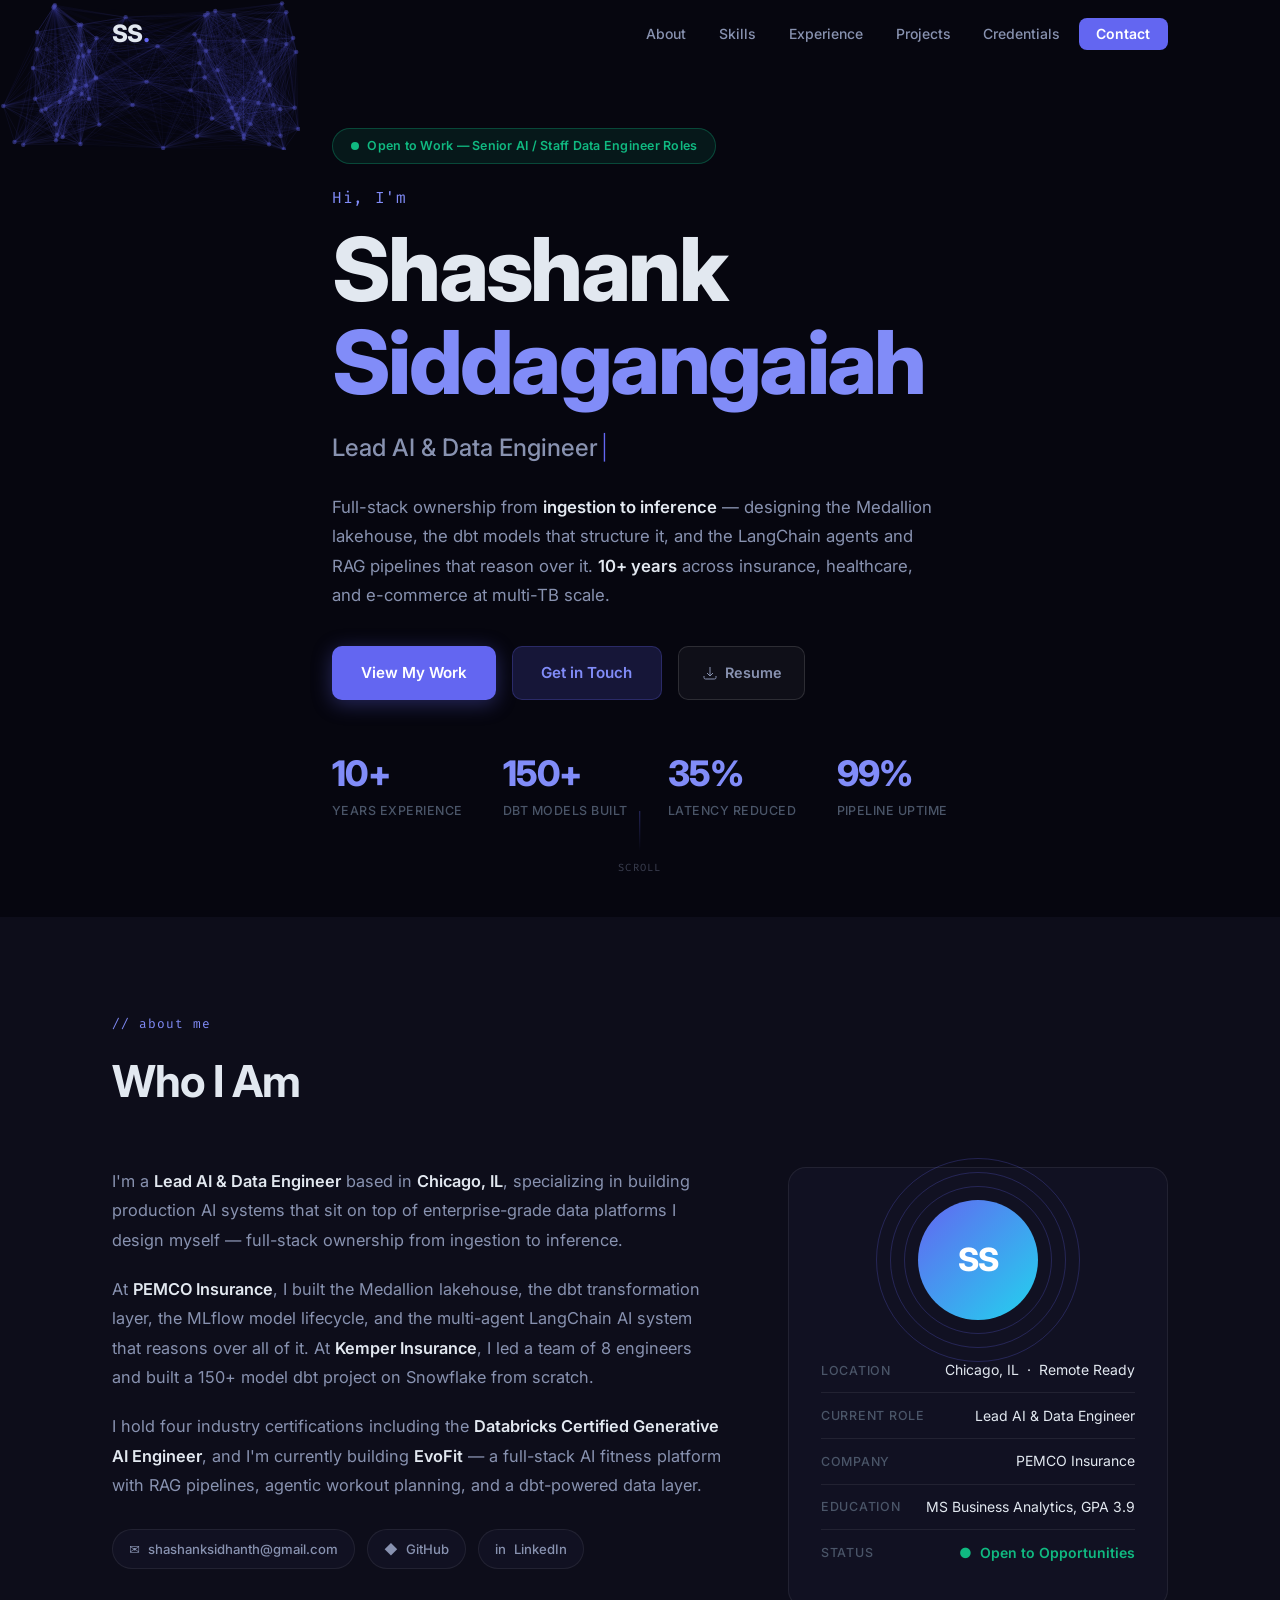
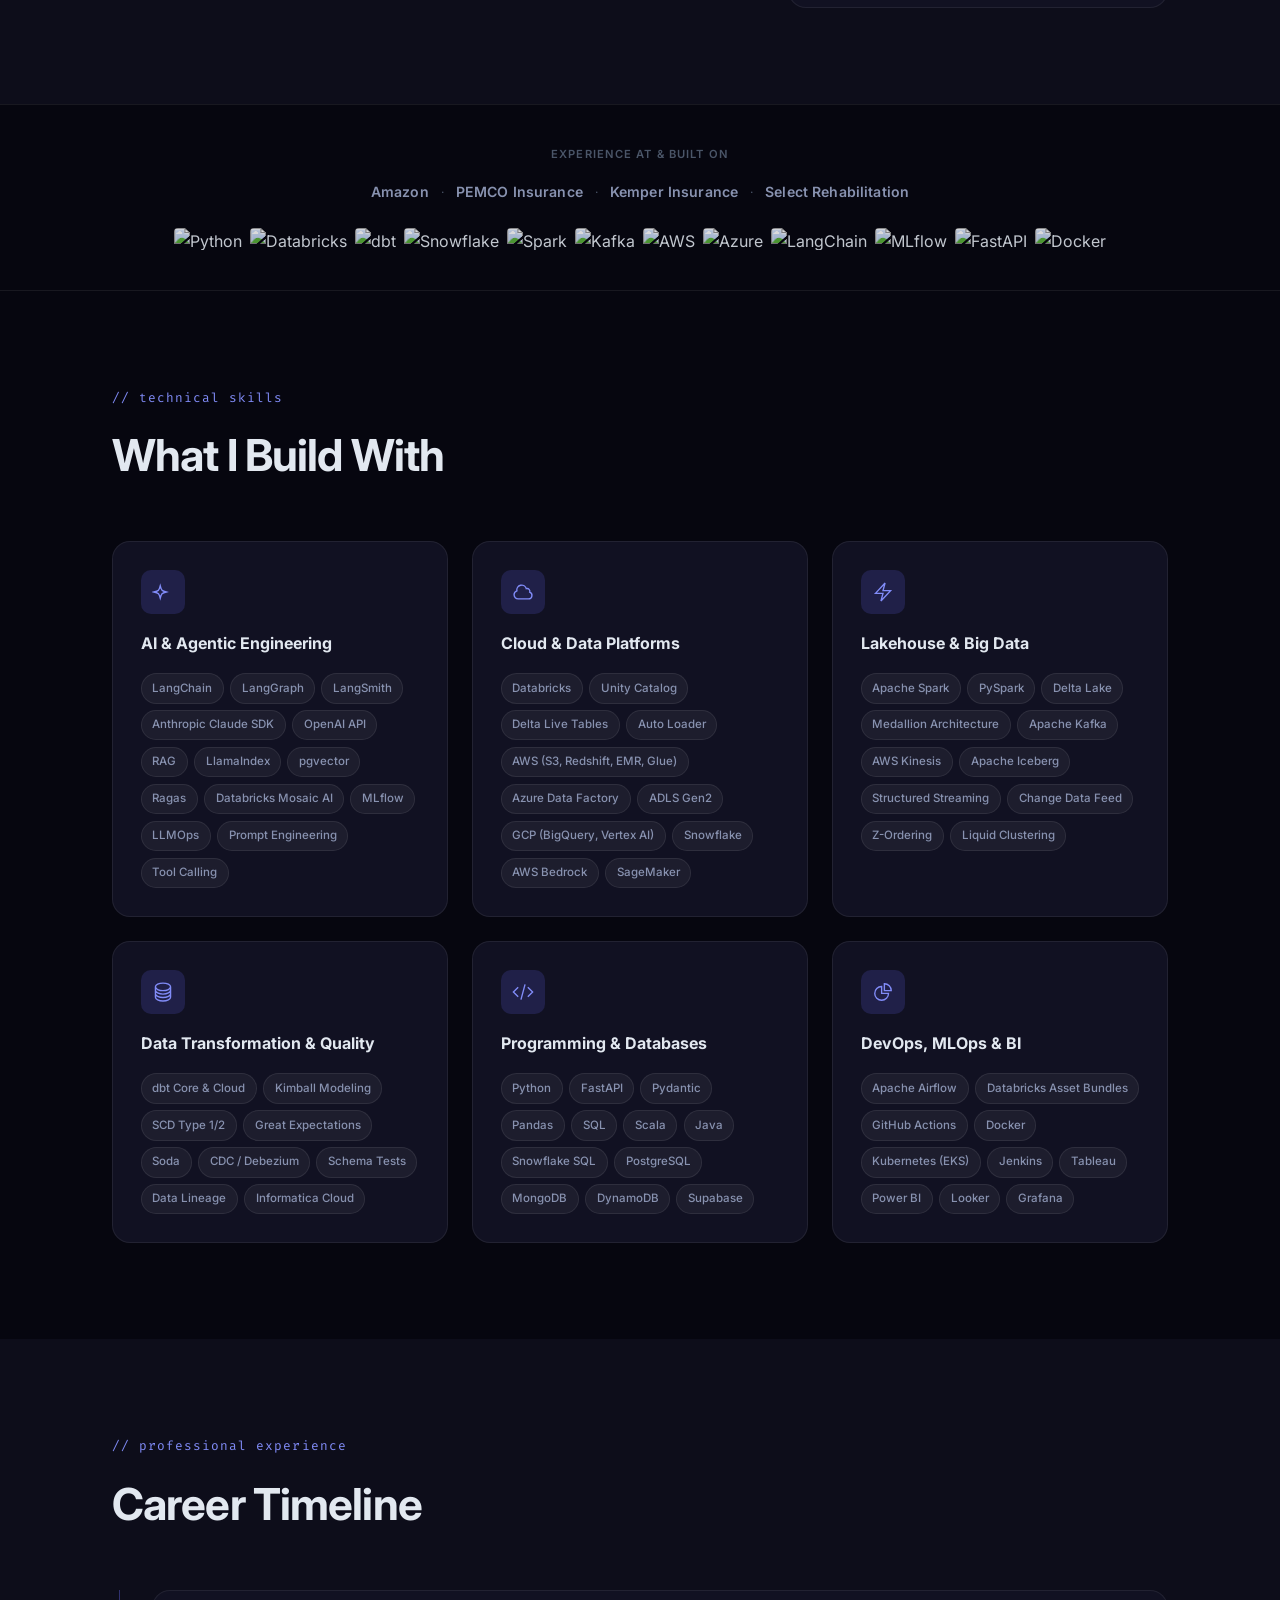
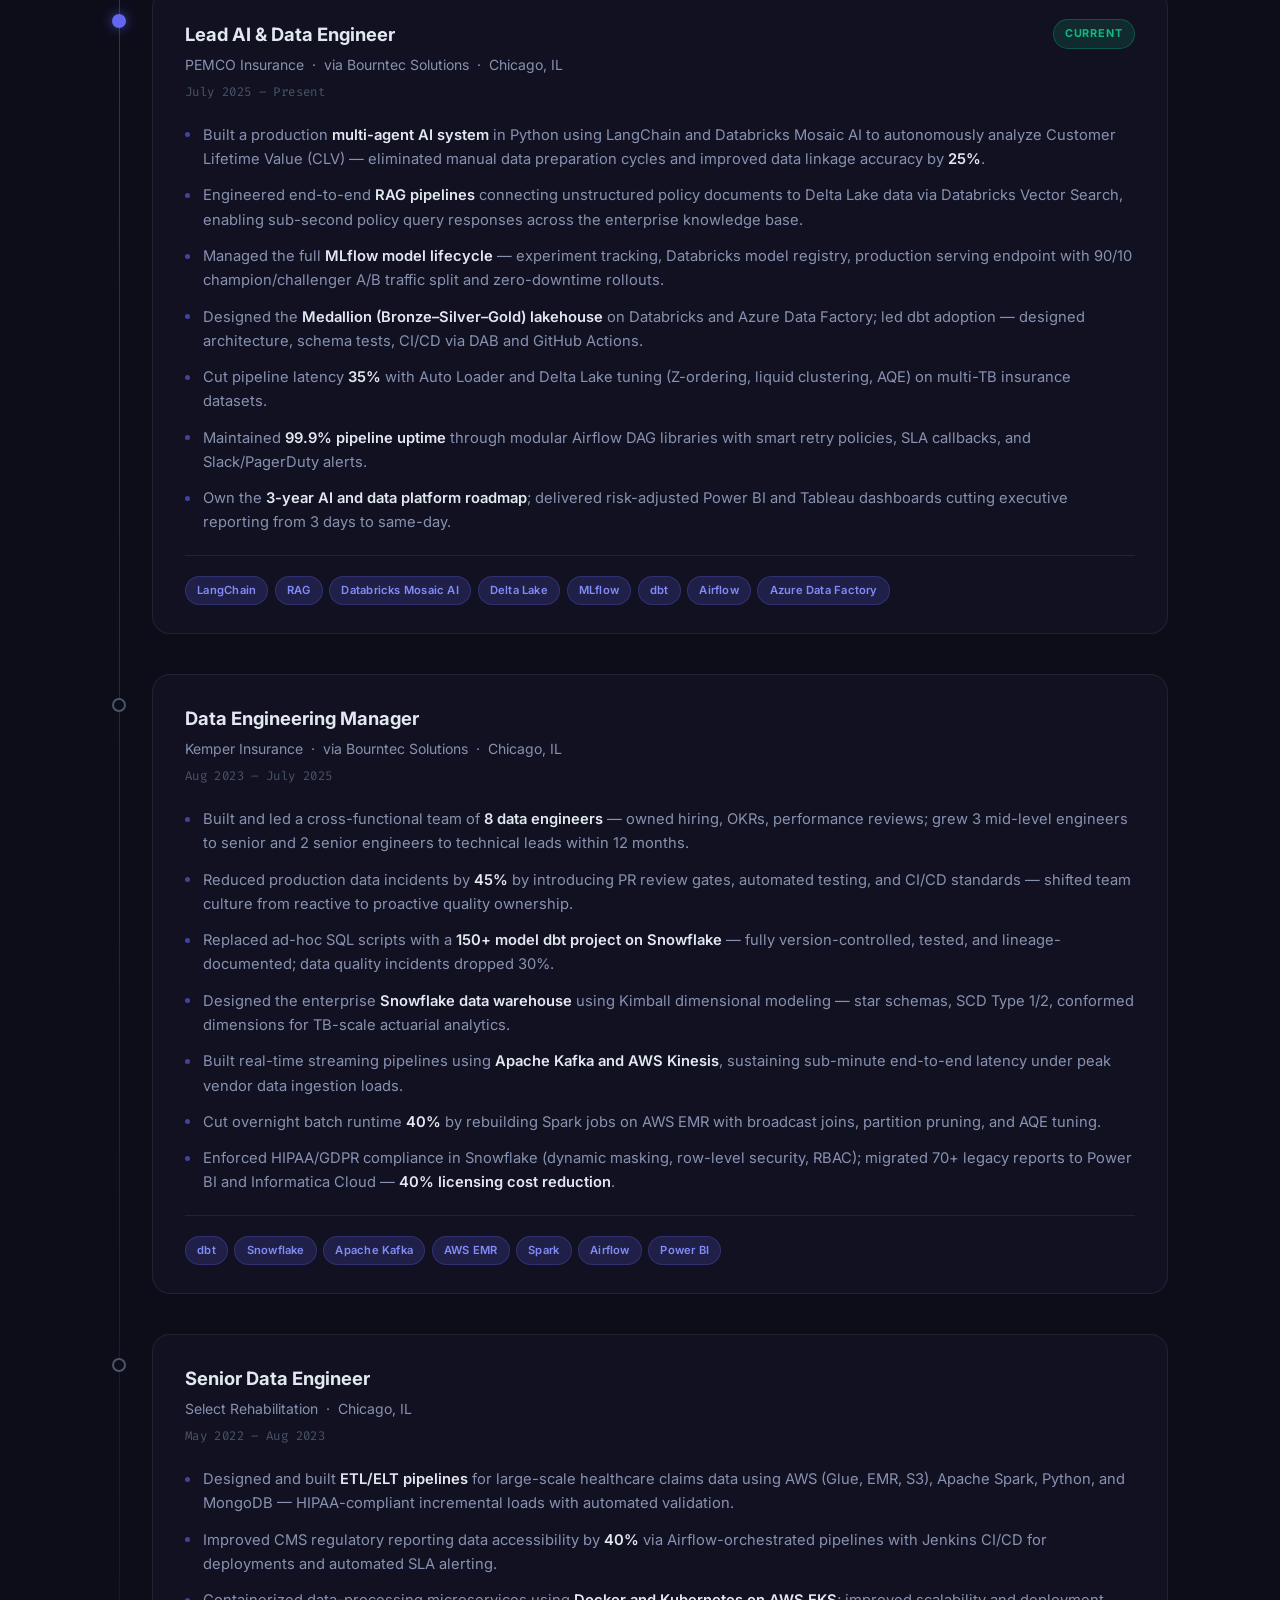
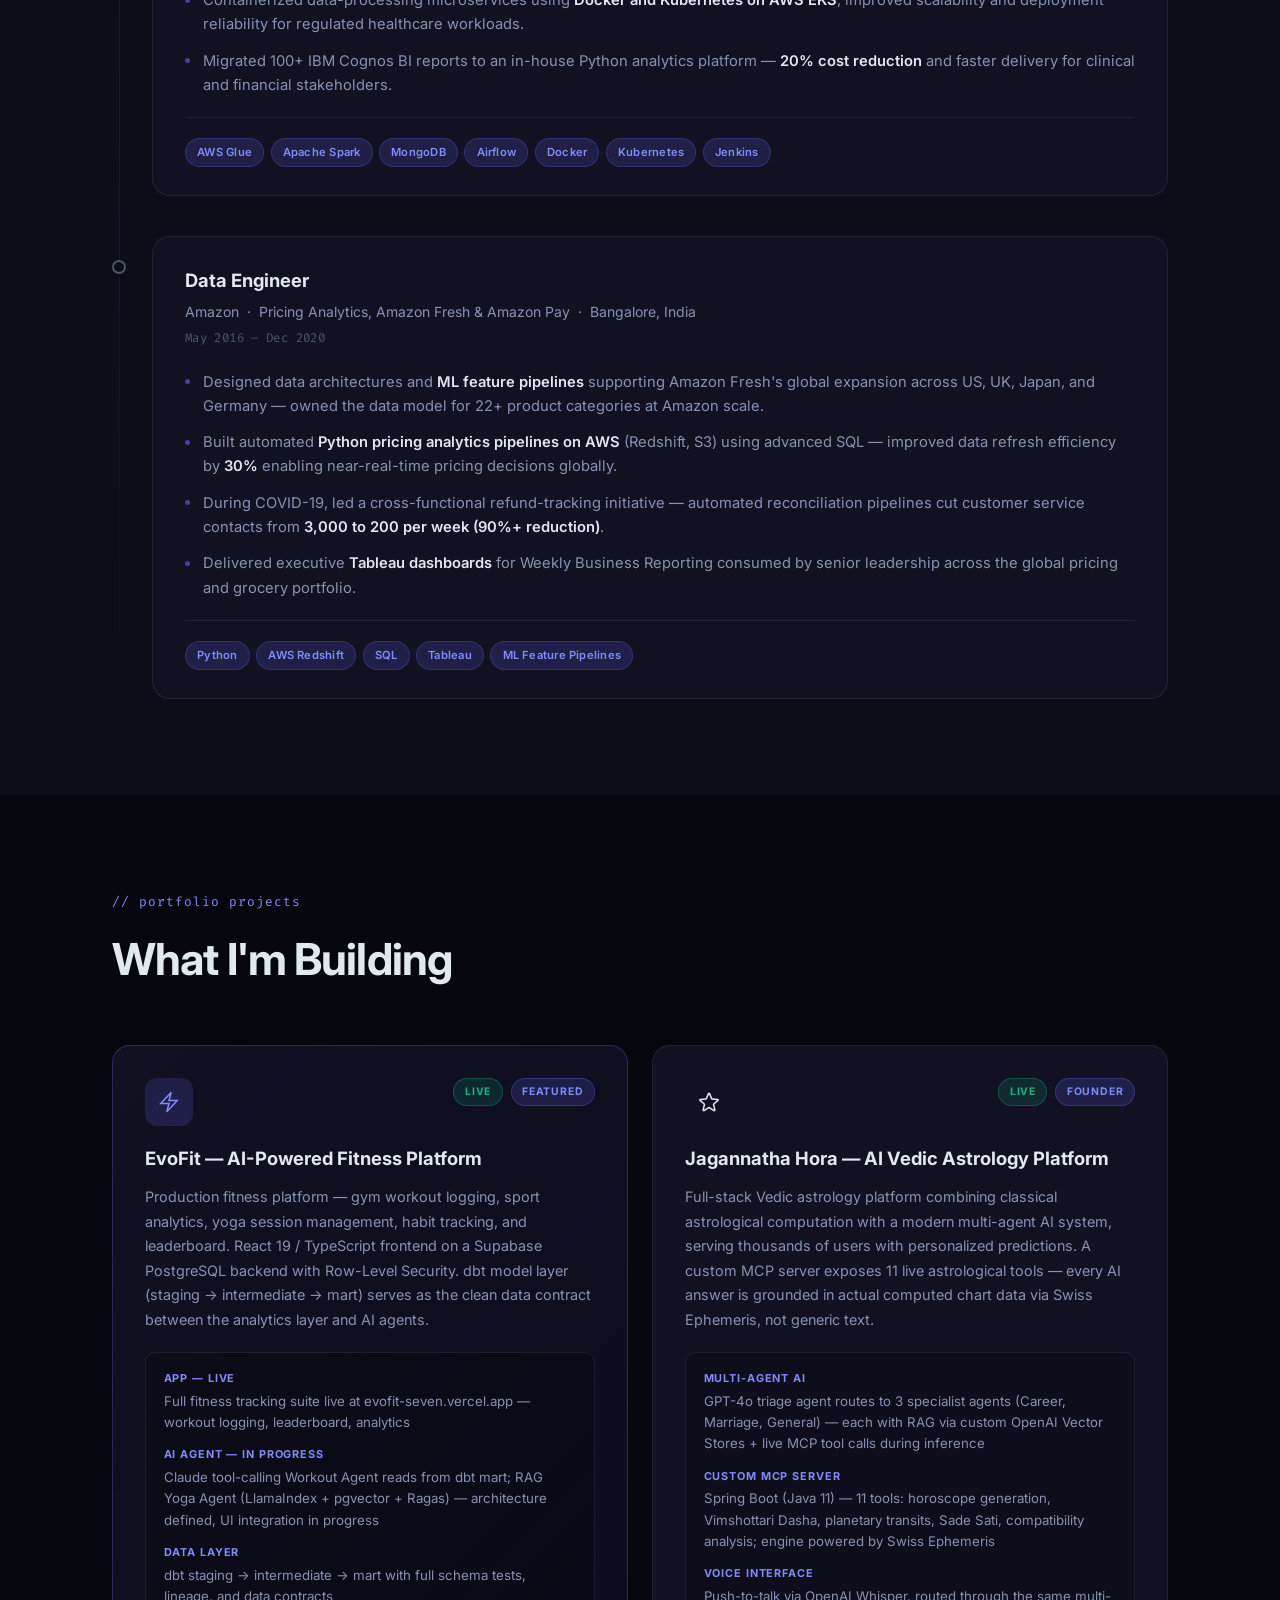
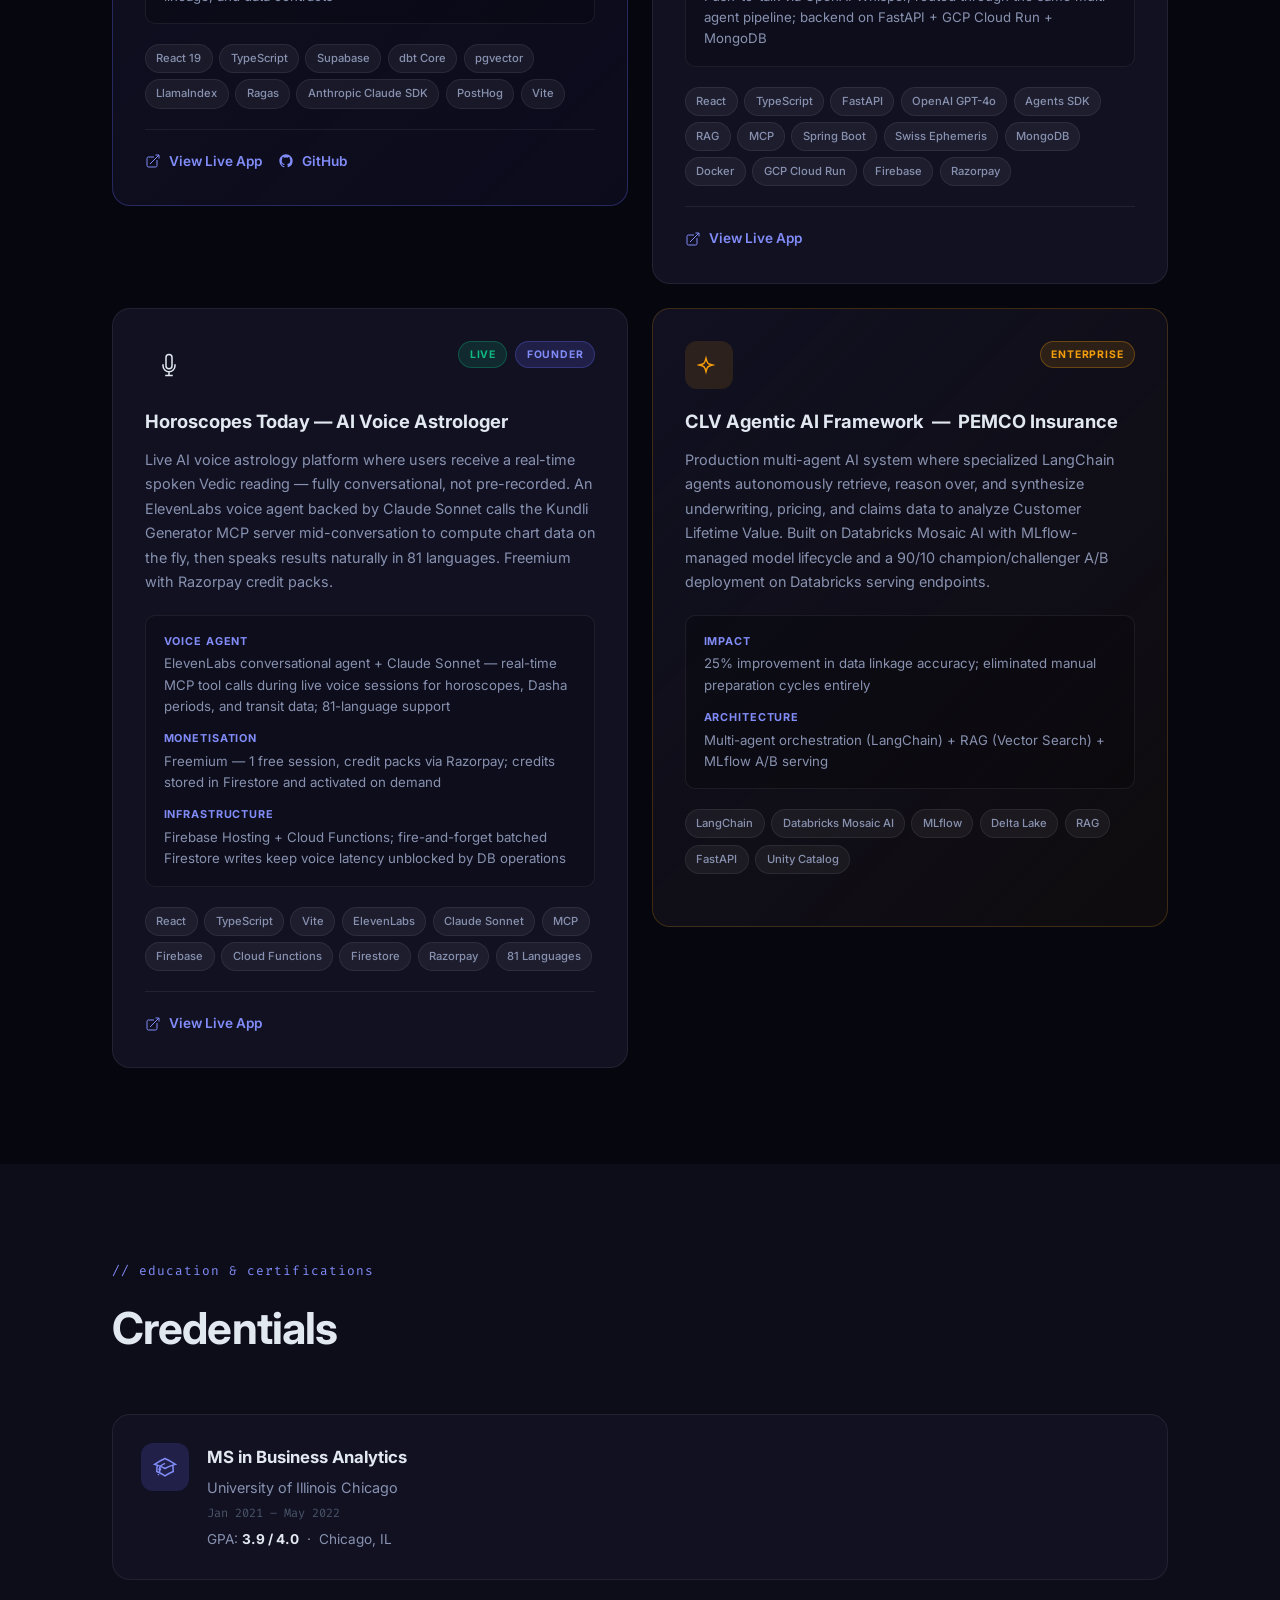
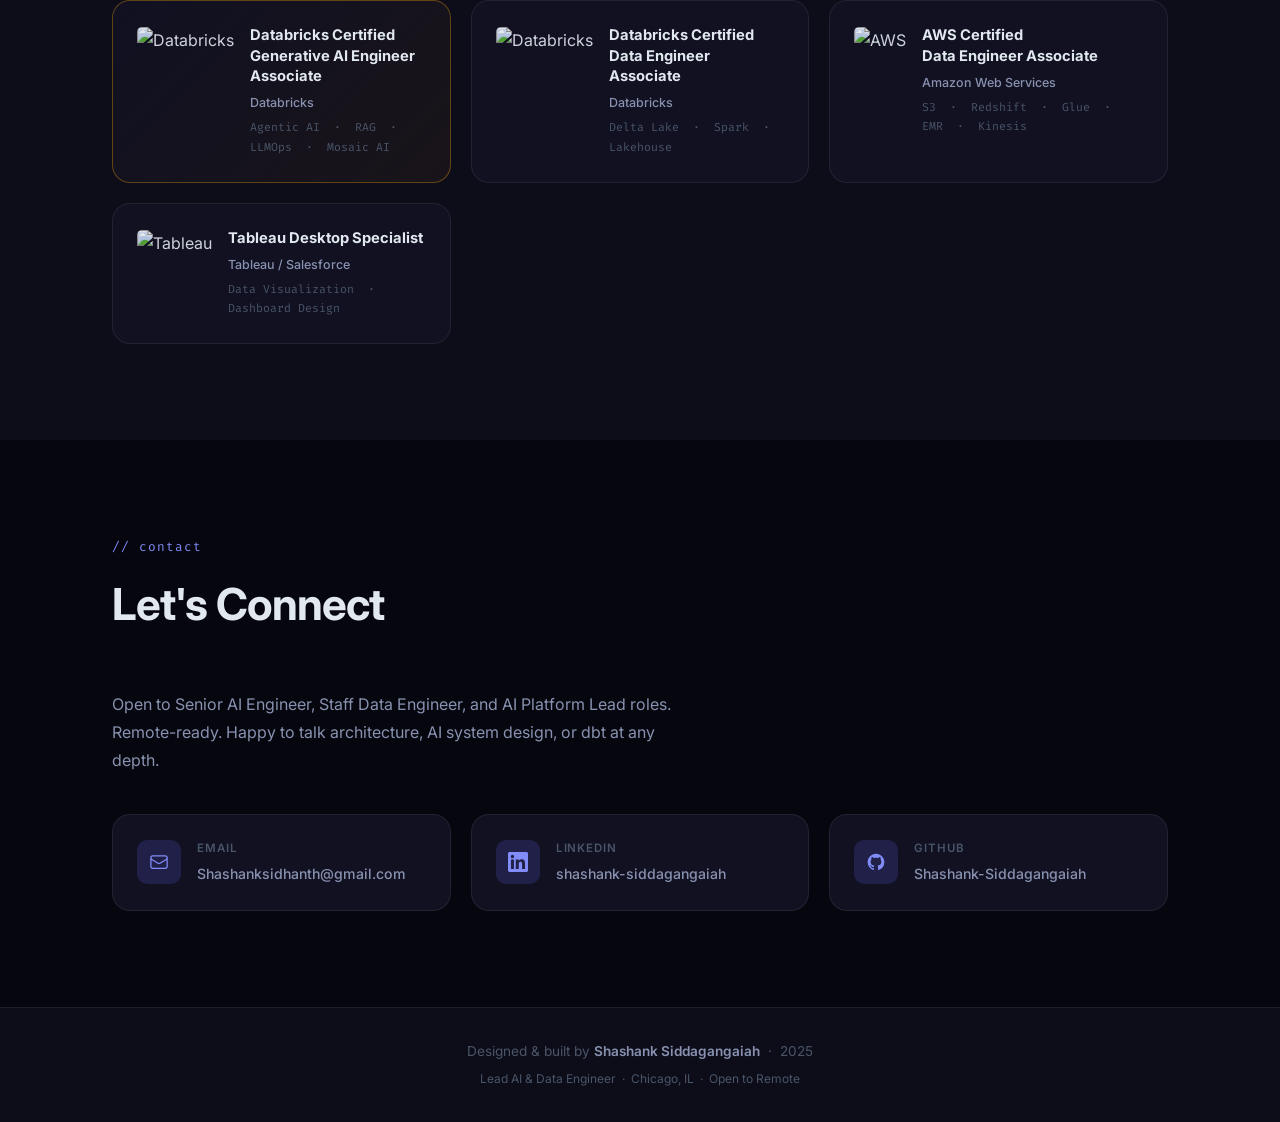
==== commit 1a0cb25c: "feat: add Jagannatha Hora + Horoscopes Today projects, fix React 19, update section label - Add Jaga" ====
--- a/index.html
+++ b/index.html
@@ -416,7 +416,7 @@
 <!-- PROJECTS -->
 <section id="projects">
   <div class="container">
-    <p class="section-label">// portfolio project</p>
+    <p class="section-label">// portfolio projects</p>
     <h2 class="section-title">What I'm Building</h2>
     <div class="projects-grid">
 
@@ -432,7 +432,7 @@
           </div>
         </div>
         <h3>EvoFit — AI-Powered Fitness Platform</h3>
-        <p>Production fitness platform — gym workout logging, sport analytics, yoga session management, habit tracking, and leaderboard. React 18 / TypeScript frontend on a Supabase PostgreSQL backend with Row-Level Security. dbt model layer (staging → intermediate → mart) serves as the clean data contract between the analytics layer and AI agents.</p>
+        <p>Production fitness platform — gym workout logging, sport analytics, yoga session management, habit tracking, and leaderboard. React 19 / TypeScript frontend on a Supabase PostgreSQL backend with Row-Level Security. dbt model layer (staging → intermediate → mart) serves as the clean data contract between the analytics layer and AI agents.</p>
         <div class="project-highlight">
           <div class="highlight-item">
             <span class="highlight-label">App — Live</span>
@@ -448,7 +448,7 @@
           </div>
         </div>
         <div class="project-tags">
-          <span>React 18</span><span>TypeScript</span><span>Supabase</span>
+          <span>React 19</span><span>TypeScript</span><span>Supabase</span>
           <span>dbt Core</span><span>pgvector</span><span>LlamaIndex</span>
           <span>Ragas</span><span>Anthropic Claude SDK</span><span>PostHog</span><span>Vite</span>
         </div>
@@ -460,6 +460,89 @@
           <a href="https://github.com/Shashank-Siddagangaiah" target="_blank" rel="noopener" class="project-link">
             <svg viewBox="0 0 24 24" fill="currentColor"><path d="M12 2C6.477 2 2 6.484 2 12.017c0 4.425 2.865 8.18 6.839 9.504.5.092.682-.217.682-.483 0-.237-.008-.868-.013-1.703-2.782.605-3.369-1.343-3.369-1.343-.454-1.158-1.11-1.466-1.11-1.466-.908-.62.069-.608.069-.608 1.003.07 1.531 1.032 1.531 1.032.892 1.53 2.341 1.088 2.91.832.092-.647.35-1.088.636-1.338-2.22-.253-4.555-1.113-4.555-4.951 0-1.093.39-1.988 1.029-2.688-.103-.253-.446-1.272.098-2.65 0 0 .84-.27 2.75 1.026A9.564 9.564 0 0112 6.844c.85.004 1.705.115 2.504.337 1.909-1.296 2.747-1.027 2.747-1.027.546 1.379.202 2.398.1 2.651.64.7 1.028 1.595 1.028 2.688 0 3.848-2.339 4.695-4.566 4.943.359.309.678.92.678 1.855 0 1.338-.012 2.419-.012 2.747 0 .268.18.58.688.482A10.019 10.019 0 0022 12.017C22 6.484 17.522 2 12 2z"/></svg>
             GitHub
+          </a>
+        </div>
+      </div>
+
+      <!-- JAGANNATHA HORA -->
+      <div class="project-card" data-aos>
+        <div class="project-header">
+          <div class="project-icon-wrap">
+            <svg viewBox="0 0 24 24" fill="none" stroke="currentColor" stroke-width="1.5"><path d="M11.48 3.499a.562.562 0 011.04 0l2.125 5.111a.563.563 0 00.475.345l5.518.442c.499.04.701.663.321.988l-4.204 3.602a.563.563 0 00-.182.557l1.285 5.385a.562.562 0 01-.84.61l-4.725-2.885a.563.563 0 00-.586 0L6.982 20.54a.562.562 0 01-.84-.61l1.285-5.386a.562.562 0 00-.182-.557l-4.204-3.602a.563.563 0 01.321-.988l5.518-.442a.563.563 0 00.475-.345L11.48 3.5z"/></svg>
+          </div>
+          <div class="project-badges">
+            <span class="badge-live">Live</span>
+            <span class="badge-featured">Founder</span>
+          </div>
+        </div>
+        <h3>Jagannatha Hora — AI Vedic Astrology Platform</h3>
+        <p>Full-stack Vedic astrology platform combining classical astrological computation with a modern multi-agent AI system, serving thousands of users with personalized predictions. A custom MCP server exposes 11 live astrological tools — every AI answer is grounded in actual computed chart data via Swiss Ephemeris, not generic text.</p>
+        <div class="project-highlight">
+          <div class="highlight-item">
+            <span class="highlight-label">Multi-Agent AI</span>
+            <span>GPT-4o triage agent routes to 3 specialist agents (Career, Marriage, General) — each with RAG via custom OpenAI Vector Stores + live MCP tool calls during inference</span>
+          </div>
+          <div class="highlight-item">
+            <span class="highlight-label">Custom MCP Server</span>
+            <span>Spring Boot (Java 11) — 11 tools: horoscope generation, Vimshottari Dasha, planetary transits, Sade Sati, compatibility analysis; engine powered by Swiss Ephemeris</span>
+          </div>
+          <div class="highlight-item">
+            <span class="highlight-label">Voice Interface</span>
+            <span>Push-to-talk via OpenAI Whisper, routed through the same multi-agent pipeline; backend on FastAPI + GCP Cloud Run + MongoDB</span>
+          </div>
+        </div>
+        <div class="project-tags">
+          <span>React</span><span>TypeScript</span><span>FastAPI</span>
+          <span>OpenAI GPT-4o</span><span>Agents SDK</span><span>RAG</span>
+          <span>MCP</span><span>Spring Boot</span><span>Swiss Ephemeris</span>
+          <span>MongoDB</span><span>Docker</span><span>GCP Cloud Run</span>
+          <span>Firebase</span><span>Razorpay</span>
+        </div>
+        <div class="project-footer">
+          <a href="https://jagannathahora.com" target="_blank" rel="noopener" class="project-link">
+            <svg viewBox="0 0 24 24" fill="none" stroke="currentColor" stroke-width="1.5"><path d="M13.5 6H5.25A2.25 2.25 0 003 8.25v10.5A2.25 2.25 0 005.25 21h10.5A2.25 2.25 0 0018 18.75V10.5m-10.5 6L21 3m0 0h-5.25M21 3v5.25"/></svg>
+            View Live App
+          </a>
+        </div>
+      </div>
+
+      <!-- HOROSCOPES TODAY -->
+      <div class="project-card" data-aos>
+        <div class="project-header">
+          <div class="project-icon-wrap">
+            <svg viewBox="0 0 24 24" fill="none" stroke="currentColor" stroke-width="1.5"><path d="M12 18.75a6 6 0 006-6v-1.5m-6 7.5a6 6 0 01-6-6v-1.5m6 7.5v3.75m-3.75 0h7.5M12 15.75a3 3 0 01-3-3V4.5a3 3 0 116 0v8.25a3 3 0 01-3 3z"/></svg>
+          </div>
+          <div class="project-badges">
+            <span class="badge-live">Live</span>
+            <span class="badge-featured">Founder</span>
+          </div>
+        </div>
+        <h3>Horoscopes Today — AI Voice Astrologer</h3>
+        <p>Live AI voice astrology platform where users receive a real-time spoken Vedic reading — fully conversational, not pre-recorded. An ElevenLabs voice agent backed by Claude Sonnet calls the Kundli Generator MCP server mid-conversation to compute chart data on the fly, then speaks results naturally in 81 languages. Freemium with Razorpay credit packs.</p>
+        <div class="project-highlight">
+          <div class="highlight-item">
+            <span class="highlight-label">Voice Agent</span>
+            <span>ElevenLabs conversational agent + Claude Sonnet — real-time MCP tool calls during live voice sessions for horoscopes, Dasha periods, and transit data; 81-language support</span>
+          </div>
+          <div class="highlight-item">
+            <span class="highlight-label">Monetisation</span>
+            <span>Freemium — 1 free session, credit packs via Razorpay; credits stored in Firestore and activated on demand</span>
+          </div>
+          <div class="highlight-item">
+            <span class="highlight-label">Infrastructure</span>
+            <span>Firebase Hosting + Cloud Functions; fire-and-forget batched Firestore writes keep voice latency unblocked by DB operations</span>
+          </div>
+        </div>
+        <div class="project-tags">
+          <span>React</span><span>TypeScript</span><span>Vite</span>
+          <span>ElevenLabs</span><span>Claude Sonnet</span><span>MCP</span>
+          <span>Firebase</span><span>Cloud Functions</span><span>Firestore</span>
+          <span>Razorpay</span><span>81 Languages</span>
+        </div>
+        <div class="project-footer">
+          <a href="https://horoscopes.today" target="_blank" rel="noopener" class="project-link">
+            <svg viewBox="0 0 24 24" fill="none" stroke="currentColor" stroke-width="1.5"><path d="M13.5 6H5.25A2.25 2.25 0 003 8.25v10.5A2.25 2.25 0 005.25 21h10.5A2.25 2.25 0 0018 18.75V10.5m-10.5 6L21 3m0 0h-5.25M21 3v5.25"/></svg>
+            View Live App
           </a>
         </div>
       </div>
